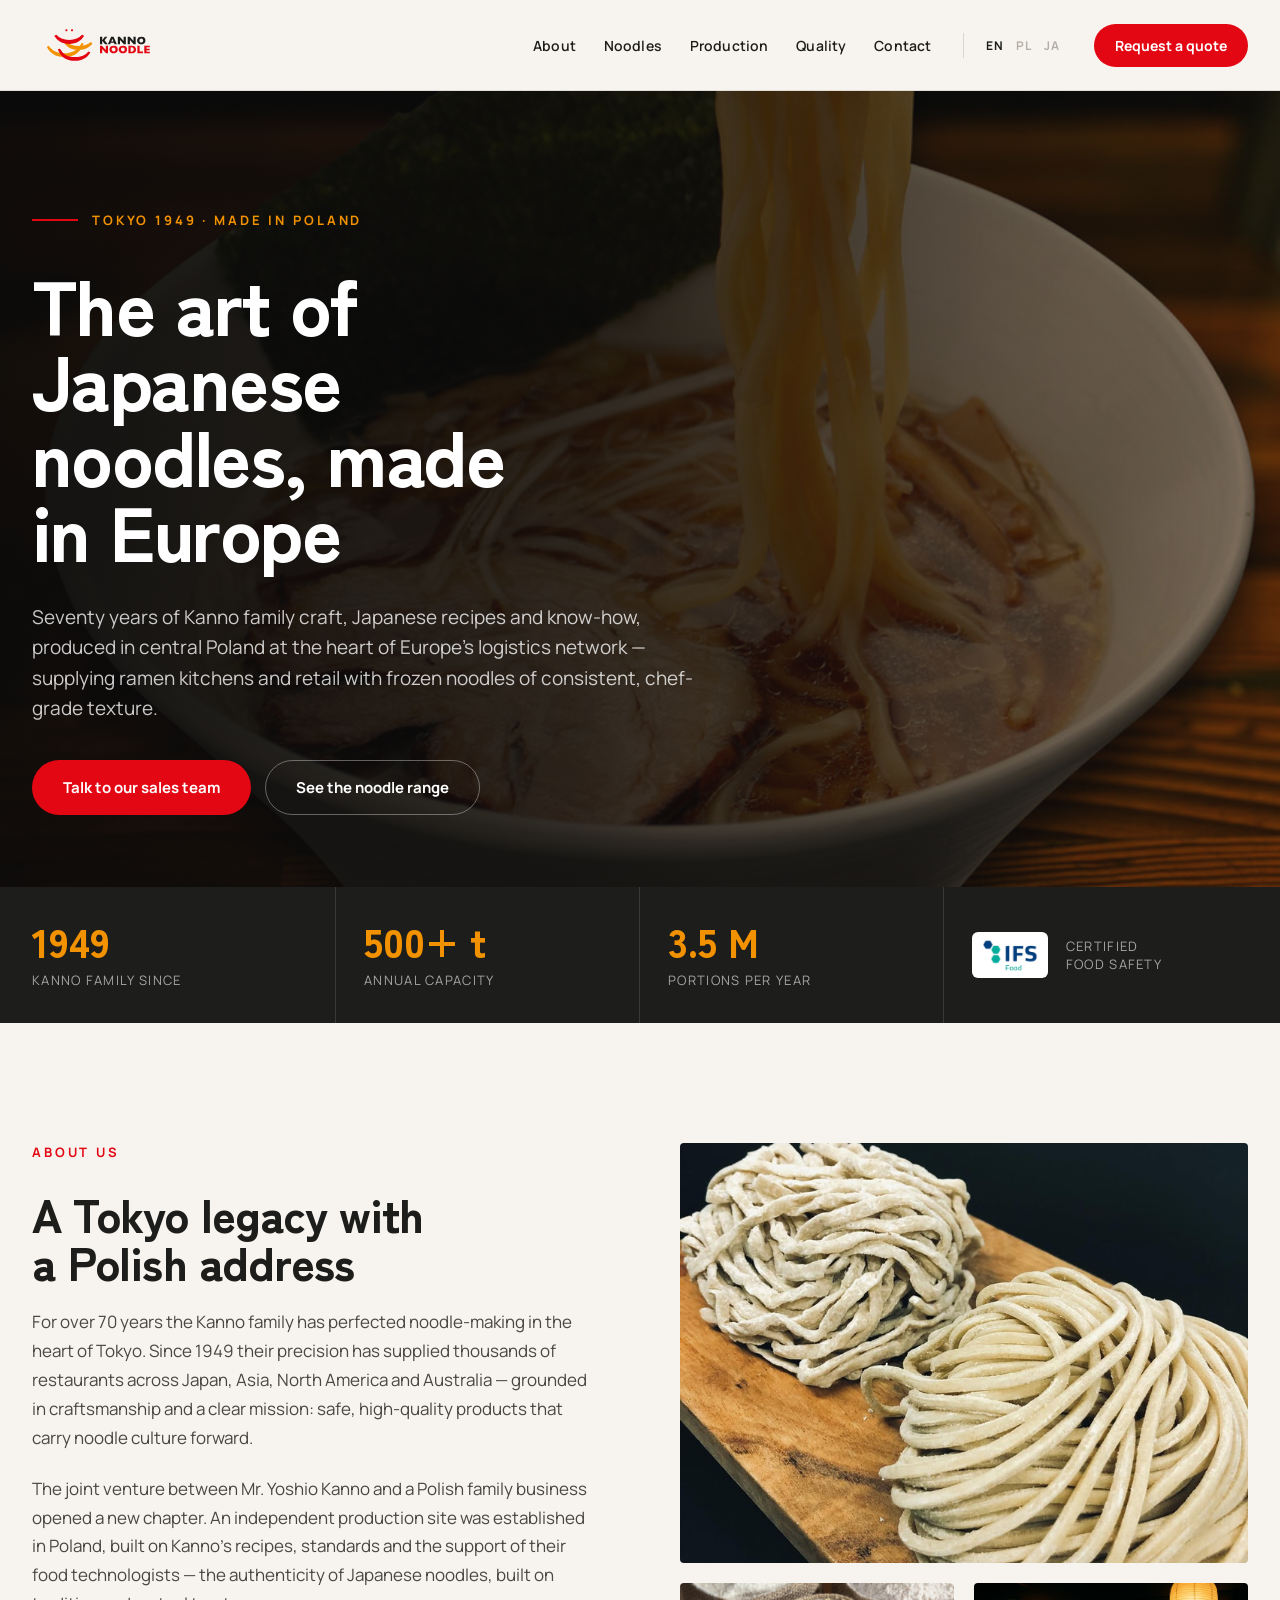
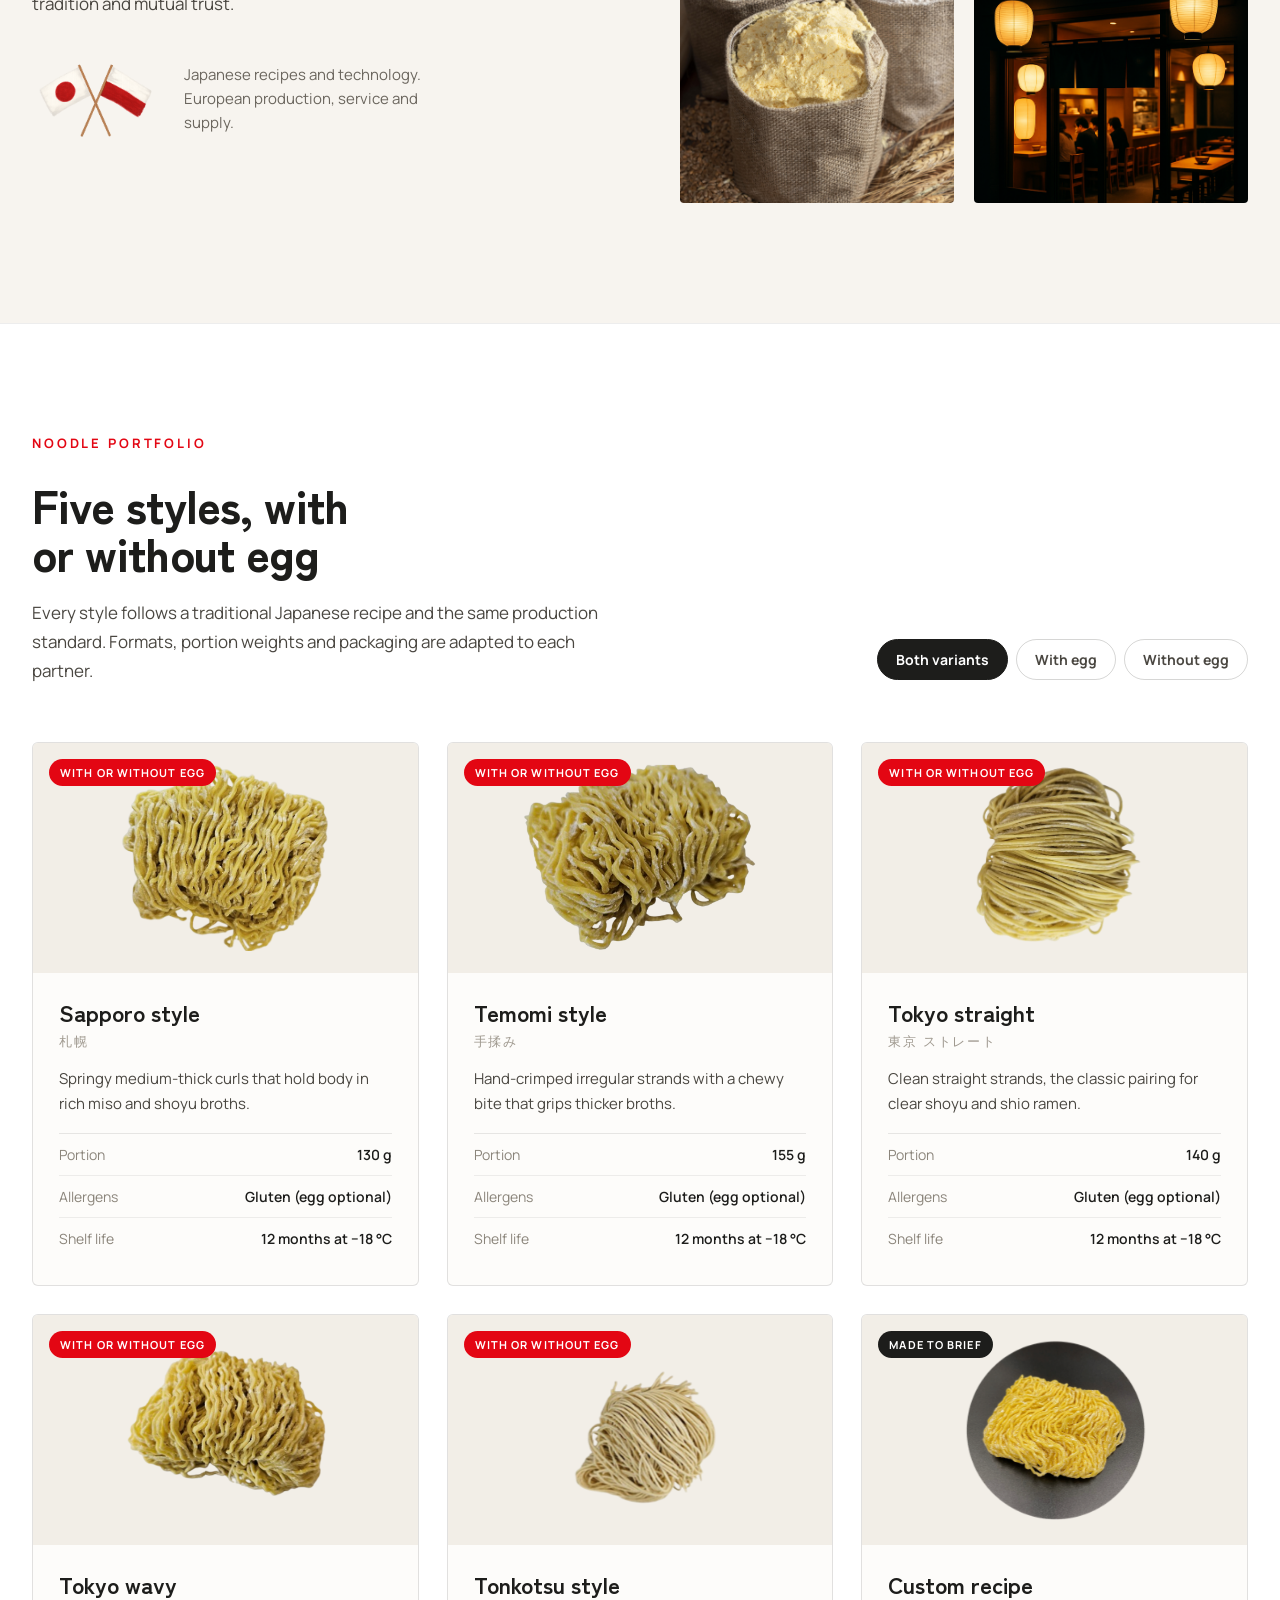
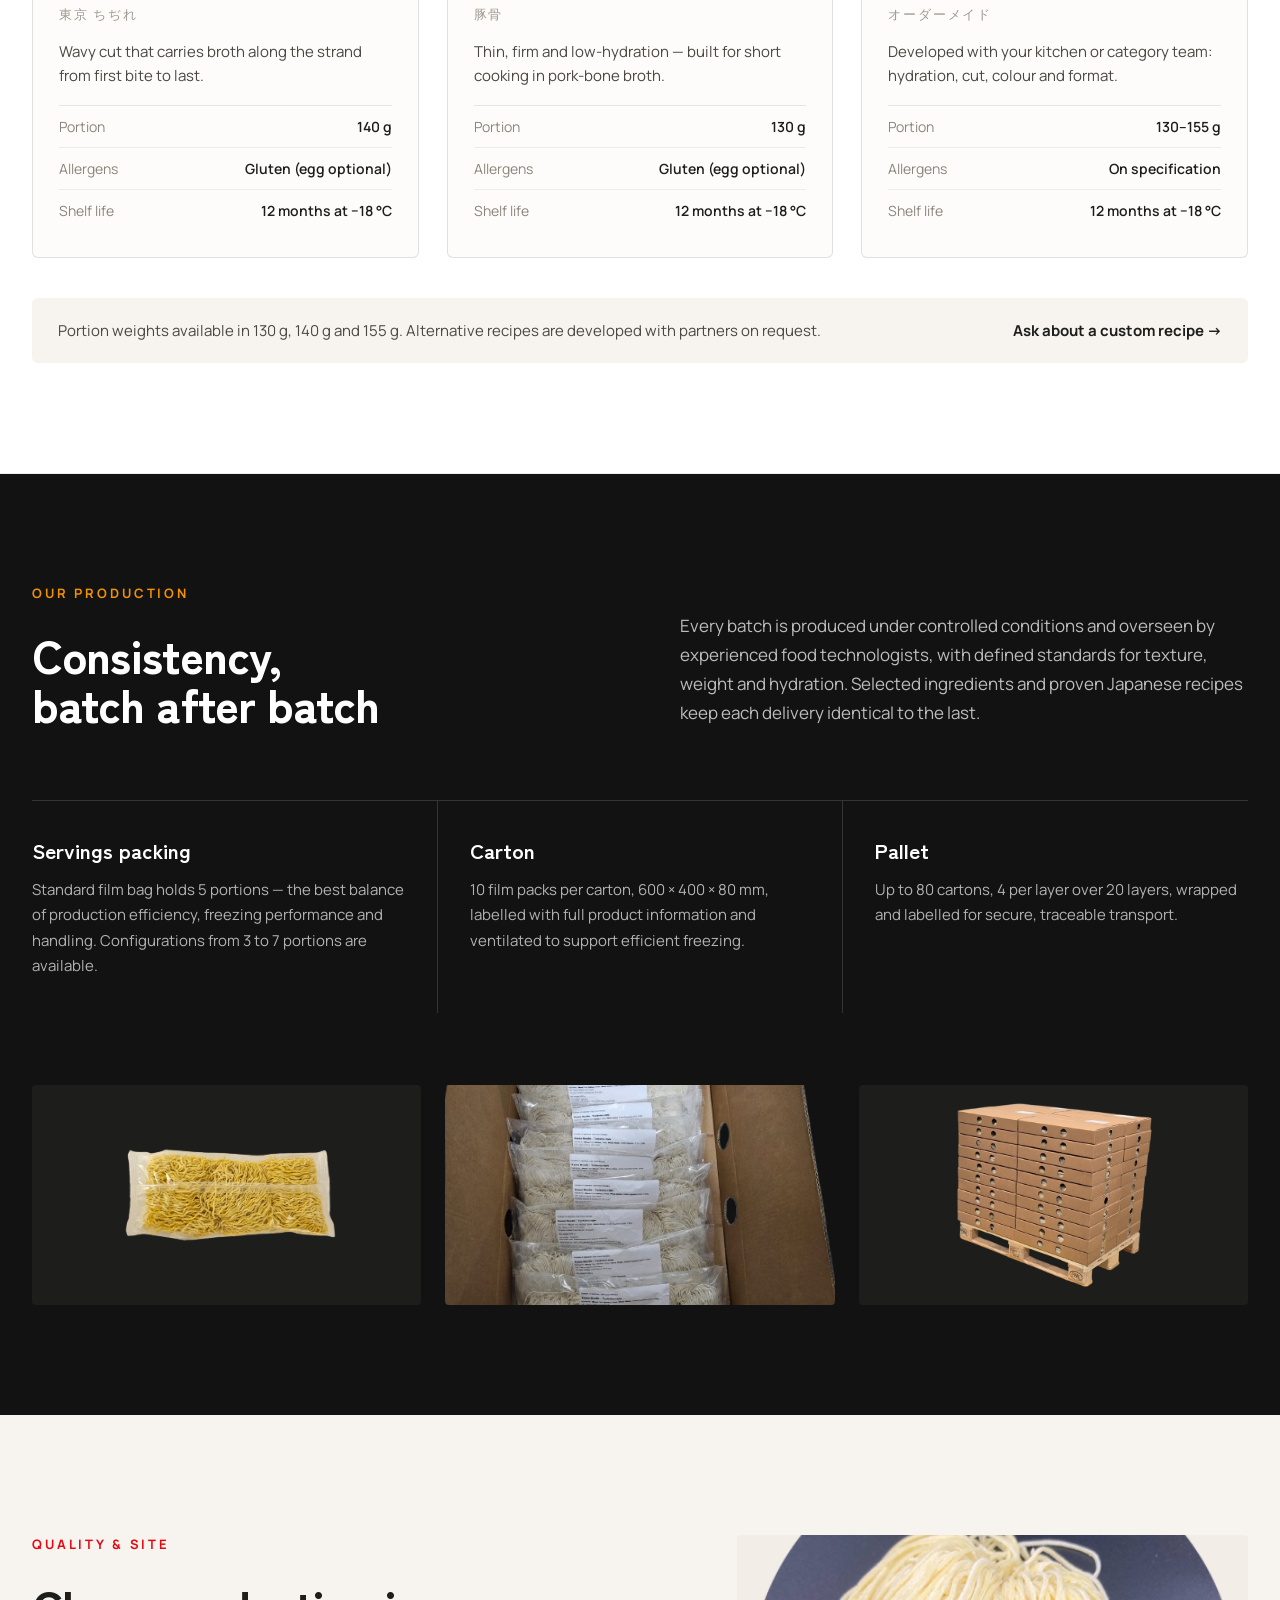
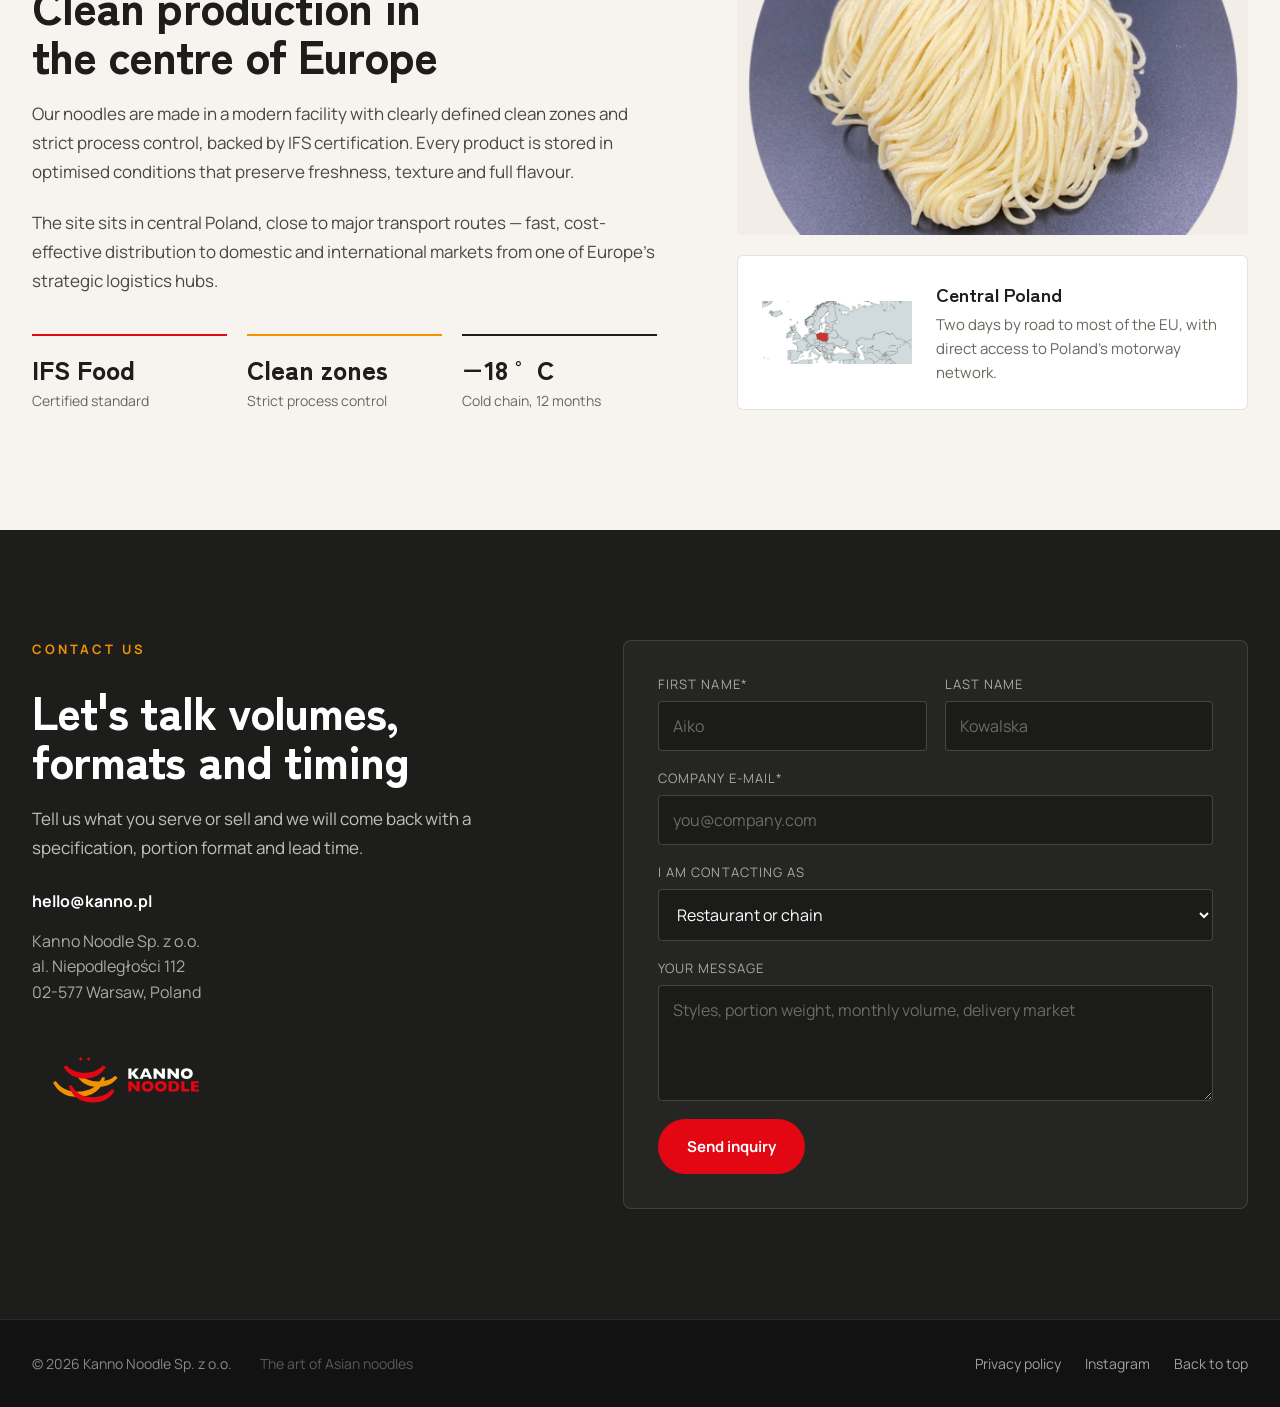
==== kanno/index.html @ 3de8175d "Kanno: enlarge the header and contact logos Both marks read small for a brand logo. Header 44px -> 6" ====
<!doctype html>
<html lang="en">
<head>
  <meta charset="utf-8">
  <title>Kanno Noodle — The art of Japanese noodles, made in Europe</title>
  <meta name="viewport" content="width=device-width, initial-scale=1">
  <meta name="description" data-i18n-content="meta.description" content="Japanese ramen noodles produced in central Poland by the Kanno family joint venture. Five styles, with or without egg, IFS Food certified, frozen with 12 months shelf life.">
  <meta property="og:title" data-i18n-content="meta.title" content="Kanno Noodle — The art of Japanese noodles, made in Europe">
  <meta property="og:description" data-i18n-content="meta.ogDescription" content="Seventy years of Kanno family craft, Japanese recipes and know-how, produced in central Poland for ramen kitchens and retail across Europe.">
  <meta property="og:type" content="website">
  <meta property="og:image" content="assets/hero.jpg">
  <link rel="icon" type="image/svg+xml" href="assets/favicon.svg">
  <link rel="preconnect" href="https://fonts.googleapis.com">
  <link rel="preconnect" href="https://fonts.gstatic.com" crossorigin>
  <link href="https://fonts.googleapis.com/css2?family=Manrope:wght@400;500;600;700;800&family=Zen+Kaku+Gothic+New:wght@500;700;900&display=swap" rel="stylesheet">
  <link rel="stylesheet" href="css/style.css?v=3">
</head>
<body>

<!-- ===== Header ===== -->
<header class="site-header">
  <div class="header-inner">
    <a href="#top" class="brand"><img src="assets/logo.svg" alt="Kanno Noodle" data-i18n-alt="alt.logo"></a>

    <nav class="nav" id="nav" aria-label="Main">
      <a href="#about" data-i18n="nav.about">About</a>
      <a href="#products" data-i18n="nav.products">Noodles</a>
      <a href="#production" data-i18n="nav.production">Production</a>
      <a href="#quality" data-i18n="nav.quality">Quality</a>
      <a href="#contact" data-i18n="nav.contact">Contact</a>
    </nav>

    <div class="lang" id="lang" role="group" aria-label="Language">
      <button type="button" data-lang="EN" class="on">EN</button>
      <button type="button" data-lang="PL">PL</button>
      <button type="button" data-lang="JA">JA</button>
    </div>

    <a href="#contact" class="btn btn-red header-cta" data-i18n="nav.cta">Request a quote</a>

    <button class="burger" id="burger" type="button" aria-label="Menu" aria-expanded="false" aria-controls="nav">
      <span></span><span></span><span></span>
    </button>
  </div>
</header>

<main>

  <!-- ===== Hero ===== -->
  <section id="top" class="hero">
    <img class="hero-bg" src="assets/hero.jpg" alt="">
    <div class="hero-shade"></div>
    <div class="hero-inner">
      <div class="eyebrow eyebrow-orange" data-reveal>
        <span class="rule"></span><span data-i18n="hero.eyebrow">Tokyo 1949 · Made in Poland</span>
      </div>
      <h1 data-reveal data-i18n="hero.title">The art of Japanese noodles, made in&nbsp;Europe</h1>
      <p class="hero-lead" data-reveal data-i18n="hero.lead">Seventy years of Kanno family craft, Japanese recipes and know-how, produced in central Poland at the heart of Europe's logistics network — supplying ramen kitchens and retail with frozen noodles of consistent, chef-grade texture.</p>
      <div class="hero-actions" data-reveal>
        <a href="#contact" class="btn btn-red btn-lg" data-i18n="hero.cta1">Talk to our sales team</a>
        <a href="#products" class="btn btn-outline btn-lg" data-i18n="hero.cta2">See the noodle range</a>
      </div>
    </div>
  </section>

  <!-- ===== Stats ===== -->
  <section class="stats">
    <div class="stats-inner">
      <div class="stat">
        <div class="stat-value" data-i18n="stats.v1">1949</div>
        <div class="stat-label" data-i18n="stats.l1">Kanno family since</div>
      </div>
      <div class="stat">
        <div class="stat-value" data-i18n="stats.v2">500+ t</div>
        <div class="stat-label" data-i18n="stats.l2">Annual capacity</div>
      </div>
      <div class="stat">
        <div class="stat-value" data-i18n="stats.v3">3.5 M</div>
        <div class="stat-label" data-i18n="stats.l3">Portions per year</div>
      </div>
      <div class="stat stat-cert">
        <img src="assets/ifs-food.png" alt="IFS Food certified" data-i18n-alt="alt.ifs">
        <div class="stat-label" data-i18n-html="stats.l4">Certified<br>food safety</div>
      </div>
    </div>
  </section>

  <!-- ===== About ===== -->
  <section id="about" class="about section-pad">
    <div class="about-grid">
      <div data-reveal>
        <div class="eyebrow eyebrow-red" data-i18n="about.eyebrow">About us</div>
        <h2 data-i18n="about.title">A Tokyo legacy with a Polish address</h2>
        <p class="body-text" data-i18n="about.body1">For over 70 years the Kanno family has perfected noodle-making in the heart of Tokyo. Since 1949 their precision has supplied thousands of restaurants across Japan, Asia, North America and Australia — grounded in craftsmanship and a clear mission: safe, high-quality products that carry noodle culture forward.</p>
        <p class="body-text" data-i18n="about.body2">The joint venture between Mr. Yoshio Kanno and a Polish family business opened a new chapter. An independent production site was established in Poland, built on Kanno's recipes, standards and the support of their food technologists — the authenticity of Japanese noodles, built on tradition and mutual trust.</p>
        <div class="about-flags">
          <img src="assets/japan-poland.png" alt="Japan and Poland" data-i18n-alt="alt.flags">
          <div data-i18n="about.flags">Japanese recipes and technology. European production, service and supply.</div>
        </div>
      </div>
      <div class="about-media" data-reveal>
        <img class="about-hero-img" src="assets/noodles-board.jpg" alt="Fresh noodles on a wooden board" data-i18n-alt="alt.board" loading="lazy">
        <div class="about-media-pair">
          <img src="assets/wheat-flour.jpg" alt="Selected wheat flour" data-i18n-alt="alt.flour" loading="lazy">
          <img src="assets/ramen-shop-night.png" alt="Ramen shop at night" data-i18n-alt="alt.shop" loading="lazy">
        </div>
      </div>
    </div>
  </section>

  <!-- ===== Products ===== -->
  <section id="products" class="products">
    <div class="products-inner">
      <div class="products-head">
        <div data-reveal>
          <div class="eyebrow eyebrow-red" data-i18n="products.eyebrow">Noodle portfolio</div>
          <h2 data-i18n="products.title">Five styles, with or without egg</h2>
          <p class="body-text" data-i18n="products.lead">Every style follows a traditional Japanese recipe and the same production standard. Formats, portion weights and packaging are adapted to each partner.</p>
        </div>
        <div class="filters" id="filters" role="group" aria-label="Egg variant" data-reveal>
          <button type="button" class="chip on" data-filter="all" data-i18n="products.filterAll">Both variants</button>
          <button type="button" class="chip" data-filter="egg" data-i18n="products.filterEgg">With egg</button>
          <button type="button" class="chip" data-filter="noegg" data-i18n="products.filterNoEgg">Without egg</button>
        </div>
      </div>

      <div class="product-grid">

        <article class="card" data-reveal>
          <div class="card-media">
            <img src="assets/prod-sapporo.png" alt="Sapporo style noodles" data-i18n-alt="alt.sapporo" loading="lazy">
            <span class="badge">With or without egg</span>
          </div>
          <div class="card-body">
            <div class="card-title">
              <h3 data-i18n="products.sapporoName">Sapporo style</h3>
              <div class="card-jp" data-i18n="products.sapporoJp">札幌</div>
            </div>
            <p class="card-blurb" data-i18n="products.sapporoBlurb">Springy medium-thick curls that hold body in rich miso and shoyu broths.</p>
            <dl class="spec">
              <div><dt data-i18n="products.specPortion">Portion</dt><dd>130 g</dd></div>
              <div><dt data-i18n="products.specAllergens">Allergens</dt><dd class="allergens">Gluten (egg optional)</dd></div>
              <div><dt data-i18n="products.specShelf">Shelf life</dt><dd data-i18n="products.shelfValue">12 months at −18 °C</dd></div>
            </dl>
          </div>
        </article>

        <article class="card" data-reveal>
          <div class="card-media">
            <img src="assets/prod-temomi.png" alt="Temomi style noodles" data-i18n-alt="alt.temomi" loading="lazy">
            <span class="badge">With or without egg</span>
          </div>
          <div class="card-body">
            <div class="card-title">
              <h3 data-i18n="products.temomiName">Temomi style</h3>
              <div class="card-jp" data-i18n="products.temomiJp">手揉み</div>
            </div>
            <p class="card-blurb" data-i18n="products.temomiBlurb">Hand-crimped irregular strands with a chewy bite that grips thicker broths.</p>
            <dl class="spec">
              <div><dt data-i18n="products.specPortion">Portion</dt><dd>155 g</dd></div>
              <div><dt data-i18n="products.specAllergens">Allergens</dt><dd class="allergens">Gluten (egg optional)</dd></div>
              <div><dt data-i18n="products.specShelf">Shelf life</dt><dd data-i18n="products.shelfValue">12 months at −18 °C</dd></div>
            </dl>
          </div>
        </article>

        <article class="card" data-reveal>
          <div class="card-media">
            <img src="assets/prod-tokyo-straight.png" alt="Tokyo straight noodles" data-i18n-alt="alt.straight" loading="lazy">
            <span class="badge">With or without egg</span>
          </div>
          <div class="card-body">
            <div class="card-title">
              <h3 data-i18n="products.straightName">Tokyo straight</h3>
              <div class="card-jp" data-i18n="products.straightJp">東京 ストレート</div>
            </div>
            <p class="card-blurb" data-i18n="products.straightBlurb">Clean straight strands, the classic pairing for clear shoyu and shio ramen.</p>
            <dl class="spec">
              <div><dt data-i18n="products.specPortion">Portion</dt><dd>140 g</dd></div>
              <div><dt data-i18n="products.specAllergens">Allergens</dt><dd class="allergens">Gluten (egg optional)</dd></div>
              <div><dt data-i18n="products.specShelf">Shelf life</dt><dd data-i18n="products.shelfValue">12 months at −18 °C</dd></div>
            </dl>
          </div>
        </article>

        <article class="card" data-reveal>
          <div class="card-media">
            <img src="assets/prod-tokyo-wavy.png" alt="Tokyo wavy noodles" data-i18n-alt="alt.wavy" loading="lazy">
            <span class="badge">With or without egg</span>
          </div>
          <div class="card-body">
            <div class="card-title">
              <h3 data-i18n="products.wavyName">Tokyo wavy</h3>
              <div class="card-jp" data-i18n="products.wavyJp">東京 ちぢれ</div>
            </div>
            <p class="card-blurb" data-i18n="products.wavyBlurb">Wavy cut that carries broth along the strand from first bite to last.</p>
            <dl class="spec">
              <div><dt data-i18n="products.specPortion">Portion</dt><dd>140 g</dd></div>
              <div><dt data-i18n="products.specAllergens">Allergens</dt><dd class="allergens">Gluten (egg optional)</dd></div>
              <div><dt data-i18n="products.specShelf">Shelf life</dt><dd data-i18n="products.shelfValue">12 months at −18 °C</dd></div>
            </dl>
          </div>
        </article>

        <article class="card" data-reveal>
          <div class="card-media">
            <img src="assets/prod-tonkotsu.png" alt="Tonkotsu style noodles" data-i18n-alt="alt.tonkotsu" loading="lazy">
            <span class="badge">With or without egg</span>
          </div>
          <div class="card-body">
            <div class="card-title">
              <h3 data-i18n="products.tonkotsuName">Tonkotsu style</h3>
              <div class="card-jp" data-i18n="products.tonkotsuJp">豚骨</div>
            </div>
            <p class="card-blurb" data-i18n="products.tonkotsuBlurb">Thin, firm and low-hydration — built for short cooking in pork-bone broth.</p>
            <dl class="spec">
              <div><dt data-i18n="products.specPortion">Portion</dt><dd>130 g</dd></div>
              <div><dt data-i18n="products.specAllergens">Allergens</dt><dd class="allergens">Gluten (egg optional)</dd></div>
              <div><dt data-i18n="products.specShelf">Shelf life</dt><dd data-i18n="products.shelfValue">12 months at −18 °C</dd></div>
            </dl>
          </div>
        </article>

        <article class="card card-custom" data-reveal>
          <div class="card-media">
            <img src="assets/prod-custom.png" alt="Custom recipe noodles" data-i18n-alt="alt.custom" loading="lazy">
            <span class="badge badge-dark" data-i18n="products.badgeCustom">Made to brief</span>
          </div>
          <div class="card-body">
            <div class="card-title">
              <h3 data-i18n="products.customName">Custom recipe</h3>
              <div class="card-jp" data-i18n="products.customJp">オーダーメイド</div>
            </div>
            <p class="card-blurb" data-i18n="products.customBlurb">Developed with your kitchen or category team: hydration, cut, colour and format.</p>
            <dl class="spec">
              <div><dt data-i18n="products.specPortion">Portion</dt><dd>130–155 g</dd></div>
              <div><dt data-i18n="products.specAllergens">Allergens</dt><dd data-i18n="products.allergensCustom">On specification</dd></div>
              <div><dt data-i18n="products.specShelf">Shelf life</dt><dd data-i18n="products.shelfValue">12 months at −18 °C</dd></div>
            </dl>
          </div>
        </article>

      </div>

      <div class="products-note" data-reveal>
        <span data-i18n="products.note">Portion weights available in 130 g, 140 g and 155 g. Alternative recipes are developed with partners on request.</span>
        <a href="#contact" data-i18n="products.noteLink">Ask about a custom recipe →</a>
      </div>
    </div>
  </section>

  <!-- ===== Production ===== -->
  <section id="production" class="production">
    <div class="production-inner">
      <div class="production-head">
        <div data-reveal>
          <div class="eyebrow eyebrow-orange" data-i18n="production.eyebrow">Our production</div>
          <h2 data-i18n="production.title">Consistency, batch after batch</h2>
        </div>
        <p class="production-lead" data-reveal data-i18n="production.lead">Every batch is produced under controlled conditions and overseen by experienced food technologists, with defined standards for texture, weight and hydration. Selected ingredients and proven Japanese recipes keep each delivery identical to the last.</p>
      </div>

      <div class="packing">
        <div class="packing-item" data-reveal>
          <h3 data-i18n="production.pack1Title">Servings packing</h3>
          <p data-i18n="production.pack1Body">Standard film bag holds 5 portions — the best balance of production efficiency, freezing performance and handling. Configurations from 3 to 7 portions are available.</p>
        </div>
        <div class="packing-item" data-reveal>
          <h3 data-i18n="production.pack2Title">Carton</h3>
          <p data-i18n="production.pack2Body">10 film packs per carton, 600 × 400 × 80 mm, labelled with full product information and ventilated to support efficient freezing.</p>
        </div>
        <div class="packing-item" data-reveal>
          <h3 data-i18n="production.pack3Title">Pallet</h3>
          <p data-i18n="production.pack3Body">Up to 80 cartons, 4 per layer over 20 layers, wrapped and labelled for secure, traceable transport.</p>
        </div>
      </div>

      <div class="packing-media">
        <img class="contain" src="assets/pack-film.png" alt="Film pack of five portions" data-i18n-alt="alt.packFilm" loading="lazy" data-reveal>
        <img src="assets/pack-carton.png" alt="Carton with labelled packs" data-i18n-alt="alt.packCarton" loading="lazy" data-reveal>
        <img class="contain" src="assets/pack-pallet.png" alt="Wrapped pallet" data-i18n-alt="alt.packPallet" loading="lazy" data-reveal>
      </div>
    </div>
  </section>

  <!-- ===== Quality ===== -->
  <section id="quality" class="quality section-pad">
    <div class="quality-grid">
      <div data-reveal>
        <div class="eyebrow eyebrow-red" data-i18n="quality.eyebrow">Quality &amp; site</div>
        <h2 data-i18n="quality.title">Clean production in the centre of Europe</h2>
        <p class="body-text" data-i18n="quality.body1">Our noodles are made in a modern facility with clearly defined clean zones and strict process control, backed by IFS certification. Every product is stored in optimised conditions that preserve freshness, texture and full flavour.</p>
        <p class="body-text" data-i18n="quality.body2">The site sits in central Poland, close to major transport routes — fast, cost-effective distribution to domestic and international markets from one of Europe's strategic logistics hubs.</p>
        <div class="quality-stats">
          <div class="qs qs-red">
            <div class="qs-value" data-i18n="quality.s1v">IFS Food</div>
            <div class="qs-label" data-i18n="quality.s1l">Certified standard</div>
          </div>
          <div class="qs qs-orange">
            <div class="qs-value" data-i18n="quality.s2v">Clean zones</div>
            <div class="qs-label" data-i18n="quality.s2l">Strict process control</div>
          </div>
          <div class="qs qs-ink">
            <div class="qs-value" data-i18n="quality.s3v">−18 °C</div>
            <div class="qs-label" data-i18n="quality.s3l">Cold chain, 12 months</div>
          </div>
        </div>
      </div>
      <div class="quality-media" data-reveal>
        <img class="quality-photo" src="assets/kanno-noodles.png" alt="Kanno noodles" data-i18n-alt="alt.noodles" loading="lazy">
        <div class="map-card">
          <img src="assets/map-europe.png" alt="Central Poland on the map of Europe" data-i18n-alt="alt.map" loading="lazy">
          <div>
            <div class="map-title" data-i18n="quality.mapTitle">Central Poland</div>
            <div class="map-text" data-i18n="quality.mapBody">Two days by road to most of the EU, with direct access to Poland's motorway network.</div>
          </div>
        </div>
      </div>
    </div>
  </section>

  <!-- ===== Contact ===== -->
  <section id="contact" class="contact">
    <div class="contact-inner">
      <div class="contact-info" data-reveal>
        <div class="eyebrow eyebrow-orange" data-i18n="contact.eyebrow">Contact us</div>
        <h2 data-i18n="contact.title">Let's talk volumes, formats and timing</h2>
        <p class="contact-lead" data-i18n="contact.lead">Tell us what you serve or sell and we will come back with a specification, portion format and lead time.</p>
        <div class="contact-details">
          <a class="contact-mail" href="mailto:hello@kanno.pl">hello@kanno.pl</a>
          <div class="contact-addr" data-i18n-html="contact.address">Kanno Noodle Sp. z o.o.<br>al. Niepodległości 112<br>02-577 Warsaw, Poland</div>
        </div>
        <img class="contact-logo" src="assets/logo-white.svg" alt="Kanno Noodle" data-i18n-alt="alt.logo">
      </div>

      <form class="contact-form" id="contact-form" data-reveal novalidate>
        <div class="field-row">
          <label><span data-i18n="contact.firstName">First name*</span>
            <input name="firstName" required placeholder="Aiko" data-i18n-placeholder="contact.firstNamePh">
          </label>
          <label><span data-i18n="contact.lastName">Last name</span>
            <input name="lastName" placeholder="Kowalska" data-i18n-placeholder="contact.lastNamePh">
          </label>
        </div>
        <label><span data-i18n="contact.email">Company e-mail*</span>
          <input name="email" type="email" required placeholder="you@company.com" data-i18n-placeholder="contact.emailPh">
        </label>
        <label><span data-i18n="contact.role">I am contacting as</span>
          <select name="role">
            <option data-i18n="contact.role1">Restaurant or chain</option>
            <option data-i18n="contact.role2">Retail / grocery</option>
            <option data-i18n="contact.role3">Distributor or importer</option>
            <option data-i18n="contact.role4">Private label</option>
            <option data-i18n="contact.role5">Other</option>
          </select>
        </label>
        <label><span data-i18n="contact.message">Your message</span>
          <textarea name="message" rows="4" placeholder="Styles, portion weight, monthly volume, delivery market" data-i18n-placeholder="contact.messagePh"></textarea>
        </label>
        <button type="submit" class="btn btn-red btn-submit" id="submit-btn" data-i18n="contact.submit">Send inquiry</button>
        <p class="form-note" id="form-note" role="status" hidden></p>
      </form>
    </div>
  </section>

</main>

<!-- ===== Footer ===== -->
<footer class="site-footer">
  <div class="footer-inner">
    <span data-i18n="footer.copy">© 2026 Kanno Noodle Sp. z o.o.</span>
    <span class="footer-tag" data-i18n="footer.tag">The art of Asian noodles</span>
    <div class="footer-links">
      <a href="privacy.html" id="privacy-link" data-i18n="footer.privacy">Privacy policy</a>
      <a href="https://www.instagram.com/kannoseimenjo/" target="_blank" rel="noopener" data-i18n="footer.instagram">Instagram</a>
      <a href="#top" data-i18n="footer.top">Back to top</a>
    </div>
  </div>
</footer>

<script src="js/i18n.js?v=3"></script>
<script src="js/main.js?v=3"></script>
</body>
</html>
---- kanno/css/style.css ----
/* ==========================================================================
   Kanno Noodle — kanno.pl
   B2B site: Japanese noodles produced in central Poland.
   ========================================================================== */

:root {
  --cream: #F7F4EF;
  --cream-2: #F2EEE7;
  --white: #ffffff;
  --off-white: #FDFCFA;
  --ink: #1d1d1b;
  --ink-deep: #121212;
  --body: #4a4741;
  --muted: #6b665e;
  --muted-2: #8b857b;
  --muted-3: #a09a90;
  --muted-4: #b5b0a7;
  --red: #e30613;
  --orange: #f39200;
  --hair: rgba(29, 29, 27, 0.12);
  --hair-soft: rgba(29, 29, 27, 0.08);
  --hair-dark: rgba(255, 255, 255, 0.14);
  --wrap: 1280px;
  --gut: 32px;
  --display: 'Zen Kaku Gothic New', 'Manrope', system-ui, sans-serif;
}

*, *::before, *::after { box-sizing: border-box; }

html { scroll-behavior: smooth; }

body {
  margin: 0;
  font-family: 'Manrope', system-ui, -apple-system, sans-serif;
  color: var(--ink);
  background: var(--cream);
  overflow-x: hidden;
  -webkit-font-smoothing: antialiased;
}

img { max-width: 100%; }

h1, h2, h3 { font-family: var(--display); margin: 0; }

a { text-decoration: none; }

::selection { background: var(--red); color: #fff; }

.section-pad {
  max-width: var(--wrap);
  margin: 0 auto;
  padding: 120px var(--gut);
}

/* ---------- Shared type ---------- */

.eyebrow {
  font-size: 13px;
  font-weight: 700;
  letter-spacing: 0.22em;
  text-transform: uppercase;
  display: flex;
  align-items: center;
  gap: 14px;
}

.eyebrow-red { color: var(--red); }
.eyebrow-orange { color: var(--orange); }

.eyebrow .rule {
  width: 46px;
  height: 2px;
  background: var(--red);
  display: block;
  flex: none;
}

h2 {
  font-weight: 900;
  font-size: clamp(34px, 3.6vw, 54px);
  line-height: 1.06;
  letter-spacing: -0.02em;
  text-wrap: balance;
  margin-top: 28px;
}

.body-text {
  font-size: 17px;
  line-height: 1.7;
  color: var(--body);
  margin: 22px 0 0;
}

/* ---------- Buttons ---------- */

.btn {
  display: inline-block;
  border-radius: 999px;
  font-size: 14px;
  font-weight: 700;
  padding: 11px 20px;
  border: 1px solid transparent;
  cursor: pointer;
  transition: background 0.2s ease, color 0.2s ease, border-color 0.2s ease;
  font-family: inherit;
}

.btn-lg { font-size: 15px; padding: 16px 30px; }

.btn-red { background: var(--red); color: #fff; }
.btn-red:hover { background: var(--ink); color: #fff; }
.btn-lg.btn-red:hover { background: var(--orange); }

.btn-outline { border-color: rgba(255, 255, 255, 0.35); color: #fff; }
.btn-outline:hover { border-color: #fff; background: rgba(255, 255, 255, 0.08); }

/* ==========================================================================
   Header
   ========================================================================== */

.site-header {
  position: sticky;
  top: 0;
  z-index: 50;
  background: rgba(247, 244, 239, 0.92);
  backdrop-filter: blur(12px);
  border-bottom: 1px solid rgba(29, 29, 27, 0.1);
}

.header-inner {
  max-width: var(--wrap);
  margin: 0 auto;
  padding: 14px var(--gut);
  display: flex;
  align-items: center;
  gap: 32px;
}

.brand { display: flex; align-items: center; }
.brand img { height: 62px; width: auto; display: block; }

.nav {
  display: flex;
  align-items: center;
  gap: 28px;
  margin-left: auto;
  font-size: 14px;
  font-weight: 600;
  letter-spacing: 0.01em;
}

.nav a { color: var(--ink); }
.nav a:hover { color: var(--red); }

.lang {
  display: flex;
  align-items: center;
  gap: 8px;
  padding-left: 20px;
  border-left: 1px solid rgba(29, 29, 27, 0.14);
}

.lang button,
.lang a {
  -webkit-appearance: none;
  appearance: none;
  background: none;
  border: 0;
  border-radius: 0;
  box-shadow: none;
  padding: 4px 2px;
  font-family: inherit;
  font-size: 12px;
  font-weight: 700;
  letter-spacing: 0.08em;
  color: var(--muted-4);
  cursor: pointer;
  transition: color 0.18s ease;
}

.lang button:hover,
.lang a:hover { color: var(--ink); }

.lang button.on,
.lang a.on { color: var(--ink); }

.burger {
  display: none;
  flex-direction: column;
  justify-content: center;
  gap: 5px;
  width: 42px;
  height: 42px;
  margin-left: auto;
  padding: 10px;
  background: transparent;
  border: 1px solid var(--hair);
  border-radius: 999px;
  cursor: pointer;
}

.burger span {
  display: block;
  height: 2px;
  background: var(--ink);
  border-radius: 2px;
  transition: transform 0.25s ease, opacity 0.25s ease;
}

.burger[aria-expanded="true"] span:nth-child(1) { transform: translateY(7px) rotate(45deg); }
.burger[aria-expanded="true"] span:nth-child(2) { opacity: 0; }
.burger[aria-expanded="true"] span:nth-child(3) { transform: translateY(-7px) rotate(-45deg); }

/* ==========================================================================
   Hero
   ========================================================================== */

.hero {
  position: relative;
  min-height: 88vh;
  display: flex;
  align-items: flex-end;
  background: var(--ink-deep);
  overflow: hidden;
}

.hero-bg {
  position: absolute;
  inset: 0;
  width: 100%;
  height: 100%;
  object-fit: cover;
  opacity: 0.55;
}

.hero-shade {
  position: absolute;
  inset: 0;
  background: linear-gradient(90deg, rgba(10, 10, 10, 0.94) 0%, rgba(10, 10, 10, 0.72) 45%, rgba(10, 10, 10, 0.15) 100%);
}

.hero-inner {
  position: relative;
  max-width: var(--wrap);
  margin: 0 auto;
  width: 100%;
  padding: 120px var(--gut) 72px;
  display: grid;
  gap: 36px;
}

.hero h1 {
  font-weight: 900;
  font-size: clamp(44px, 6vw, 88px);
  line-height: 0.98;
  letter-spacing: -0.02em;
  color: #fff;
  max-width: 15ch;
  text-wrap: balance;
}

.hero-lead {
  font-size: 19px;
  line-height: 1.6;
  color: rgba(255, 255, 255, 0.78);
  margin: 0;
  max-width: 56ch;
}

.hero-actions {
  display: flex;
  flex-wrap: wrap;
  gap: 14px;
  align-items: center;
}

/* ==========================================================================
   Stats
   ========================================================================== */

.stats { background: var(--ink); color: #fff; }

.stats-inner {
  max-width: var(--wrap);
  margin: 0 auto;
  padding: 0 var(--gut);
  display: grid;
  grid-template-columns: repeat(4, 1fr);
}

.stat {
  padding: 34px 28px;
  border-right: 1px solid rgba(255, 255, 255, 0.12);
}

.stat:first-child { padding-left: 0; }
.stat:last-child { padding-right: 0; border-right: 0; }

.stat-value {
  font-family: var(--display);
  font-weight: 900;
  font-size: 40px;
  color: var(--orange);
  line-height: 1;
}

.stat-label {
  font-size: 13px;
  letter-spacing: 0.1em;
  text-transform: uppercase;
  color: rgba(255, 255, 255, 0.6);
  margin-top: 10px;
}

.stat-cert { display: flex; align-items: center; gap: 18px; }
.stat-cert img { height: 46px; width: auto; background: #fff; padding: 6px 10px; border-radius: 6px; }
.stat-cert .stat-label { margin-top: 0; }

/* ==========================================================================
   About
   ========================================================================== */

.about-grid {
  display: grid;
  grid-template-columns: 1fr 1fr;
  gap: 80px;
  align-items: start;
}

.about-flags {
  display: flex;
  gap: 20px;
  align-items: center;
  margin-top: 36px;
}

.about-flags img { height: 88px; width: auto; }

.about-flags div {
  font-size: 15px;
  line-height: 1.6;
  color: var(--muted);
  max-width: 30ch;
}

.about-media { display: grid; gap: 20px; }

.about-hero-img {
  width: 100%;
  height: 420px;
  object-fit: cover;
  border-radius: 4px;
}

.about-media-pair {
  display: grid;
  grid-template-columns: 1fr 1fr;
  gap: 20px;
}

.about-media-pair img {
  width: 100%;
  height: 220px;
  object-fit: cover;
  border-radius: 4px;
}

/* ==========================================================================
   Products
   ========================================================================== */

.products {
  background: var(--white);
  border-top: 1px solid var(--hair-soft);
  border-bottom: 1px solid var(--hair-soft);
}

.products-inner {
  max-width: var(--wrap);
  margin: 0 auto;
  padding: 110px var(--gut);
}

.products-head {
  display: flex;
  align-items: flex-end;
  justify-content: space-between;
  gap: 48px;
  flex-wrap: wrap;
}

.products-head > div:first-child { max-width: 60ch; }

.filters { display: flex; gap: 8px; padding-bottom: 6px; }

.chip {
  padding: 10px 18px;
  border-radius: 999px;
  font-size: 14px;
  font-weight: 700;
  font-family: inherit;
  cursor: pointer;
  border: 1px solid rgba(29, 29, 27, 0.18);
  background: transparent;
  color: var(--body);
  transition: all 0.18s ease;
}

.chip:hover { border-color: var(--ink); }
.chip.on { background: var(--ink); color: #fff; border-color: var(--ink); }

.product-grid {
  display: grid;
  grid-template-columns: repeat(3, 1fr);
  gap: 28px;
  margin-top: 56px;
}

.card {
  border: 1px solid var(--hair);
  border-radius: 6px;
  overflow: hidden;
  display: flex;
  flex-direction: column;
  background: var(--off-white);
}

.card-media {
  position: relative;
  background: var(--cream-2);
  padding: 22px;
  display: flex;
  align-items: center;
  justify-content: center;
  height: 230px;
}

.card-media img {
  width: 100%;
  height: 100%;
  object-fit: contain;
  mix-blend-mode: multiply;
}

.badge {
  position: absolute;
  top: 16px;
  left: 16px;
  font-size: 11px;
  font-weight: 700;
  letter-spacing: 0.1em;
  text-transform: uppercase;
  padding: 6px 11px;
  border-radius: 999px;
  background: var(--red);
  color: #fff;
}

.badge-dark { background: var(--ink); }

.card-body {
  padding: 26px;
  display: grid;
  gap: 16px;
  flex: 1;
  align-content: start;
}

.card-title { display: grid; gap: 6px; }

.card-title h3 {
  font-weight: 700;
  font-size: 23px;
  line-height: 1.2;
}

.card-jp {
  font-size: 13px;
  letter-spacing: 0.14em;
  text-transform: uppercase;
  color: var(--muted-3);
}

/* In Japanese the style name already carries the kanji, so the sub-label
   is emptied by the dictionary — collapse it rather than leave a gap. */
.card-jp:empty { display: none; }

.card-blurb {
  font-size: 15px;
  line-height: 1.65;
  color: var(--body);
  margin: 0;
}

.spec { margin: 0; display: grid; border-top: 1px solid rgba(29, 29, 27, 0.1); }

.spec > div {
  display: flex;
  justify-content: space-between;
  gap: 16px;
  padding: 11px 0;
  border-bottom: 1px solid rgba(29, 29, 27, 0.07);
  font-size: 14px;
}

.spec > div:last-child { border-bottom: 0; }
.spec dt { color: var(--muted-2); }
.spec dd { margin: 0; font-weight: 600; text-align: right; }

.products-note {
  margin-top: 40px;
  display: flex;
  align-items: center;
  gap: 18px;
  flex-wrap: wrap;
  padding: 22px 26px;
  background: var(--cream);
  border-radius: 6px;
  font-size: 15px;
  color: var(--body);
}

.products-note a {
  margin-left: auto;
  font-weight: 700;
  color: var(--ink);
}

.products-note a:hover { color: var(--red); }

/* ==========================================================================
   Production
   ========================================================================== */

.production { background: var(--ink-deep); color: #fff; }

.production-inner {
  max-width: var(--wrap);
  margin: 0 auto;
  padding: 110px var(--gut);
  display: grid;
  gap: 72px;
}

.production-head {
  display: grid;
  grid-template-columns: 1fr 1fr;
  gap: 80px;
  align-items: end;
}

.production-lead {
  font-size: 17px;
  line-height: 1.7;
  color: rgba(255, 255, 255, 0.72);
  margin: 0;
}

.packing {
  display: grid;
  grid-template-columns: repeat(3, 1fr);
  border-top: 1px solid var(--hair-dark);
}

.packing-item { padding: 34px 32px; }
.packing-item:first-child { padding-left: 0; }
.packing-item:last-child { padding-right: 0; }

.packing-item:nth-child(2) {
  border-left: 1px solid var(--hair-dark);
  border-right: 1px solid var(--hair-dark);
}

.packing-item h3 {
  font-weight: 700;
  font-size: 21px;
  margin-bottom: 12px;
}

.packing-item p {
  font-size: 15px;
  line-height: 1.7;
  color: rgba(255, 255, 255, 0.68);
  margin: 0;
}

.packing-media {
  display: grid;
  grid-template-columns: repeat(3, 1fr);
  gap: 24px;
}

.packing-media img {
  width: 100%;
  height: 220px;
  object-fit: cover;
  border-radius: 4px;
}

.packing-media img.contain {
  object-fit: contain;
  background: var(--ink);
  padding: 16px;
}

/* ==========================================================================
   Quality
   ========================================================================== */

.quality-grid {
  display: grid;
  grid-template-columns: 1.1fr 0.9fr;
  gap: 80px;
  align-items: center;
}

.quality-stats {
  display: grid;
  grid-template-columns: repeat(3, 1fr);
  gap: 20px;
  margin-top: 38px;
}

.qs { padding-top: 14px; border-top: 2px solid var(--ink); }
.qs-red { border-top-color: var(--red); }
.qs-orange { border-top-color: var(--orange); }

.qs-value {
  font-family: var(--display);
  font-weight: 900;
  font-size: 26px;
}

.qs-label { font-size: 14px; color: var(--muted); margin-top: 4px; }

.quality-media { display: grid; gap: 20px; }

.quality-photo {
  width: 100%;
  height: 300px;
  object-fit: cover;
  border-radius: 4px;
  background: var(--cream-2);
}

.map-card {
  background: var(--white);
  border: 1px solid var(--hair);
  border-radius: 6px;
  padding: 24px;
  display: flex;
  align-items: center;
  gap: 24px;
}

.map-card img { width: 150px; height: auto; flex: none; }

.map-title {
  font-family: var(--display);
  font-weight: 700;
  font-size: 19px;
}

.map-text {
  font-size: 15px;
  line-height: 1.6;
  color: var(--muted);
  margin-top: 6px;
}

/* ==========================================================================
   Contact
   ========================================================================== */

.contact { background: var(--ink); color: #fff; }

.contact-inner {
  max-width: var(--wrap);
  margin: 0 auto;
  padding: 110px var(--gut);
  display: grid;
  grid-template-columns: 0.9fr 1.1fr;
  gap: 80px;
}

.contact-info { align-content: start; }

.contact-lead {
  font-size: 17px;
  line-height: 1.7;
  color: rgba(255, 255, 255, 0.72);
  margin: 22px 0 0;
}

.contact-details {
  display: grid;
  gap: 14px;
  padding-top: 26px;
  font-size: 16px;
  line-height: 1.6;
}

.contact-mail { color: #fff; font-weight: 700; justify-self: start; }
.contact-mail:hover { color: var(--orange); }
.contact-addr { color: rgba(255, 255, 255, 0.62); }

.contact-logo { height: 88px; width: auto; margin-top: 30px; justify-self: start; display: block; }

.contact-form {
  display: grid;
  gap: 18px;
  align-content: start;
  background: rgba(255, 255, 255, 0.04);
  border: 1px solid rgba(255, 255, 255, 0.12);
  border-radius: 8px;
  padding: 34px;
}

.field-row { display: grid; grid-template-columns: 1fr 1fr; gap: 18px; }

.contact-form label {
  display: grid;
  gap: 8px;
  font-size: 13px;
  letter-spacing: 0.08em;
  text-transform: uppercase;
  color: rgba(255, 255, 255, 0.6);
}

.contact-form input,
.contact-form select,
.contact-form textarea {
  background: rgba(0, 0, 0, 0.25);
  border: 1px solid rgba(255, 255, 255, 0.18);
  border-radius: 4px;
  padding: 13px 14px;
  color: #fff;
  font-size: 16px;
  font-family: inherit;
  letter-spacing: normal;
  text-transform: none;
}

.contact-form textarea { resize: vertical; }

.contact-form input::placeholder,
.contact-form textarea::placeholder { color: rgba(255, 255, 255, 0.35); }

.contact-form input:focus,
.contact-form select:focus,
.contact-form textarea:focus { border-color: var(--orange); outline: none; }

.contact-form option { color: #1d1d1b; }

.btn-submit { justify-self: start; padding: 16px 28px; font-size: 15px; }
.btn-submit:hover { background: var(--orange); }

.form-note { margin: 0; font-size: 15px; color: var(--orange); }

/* ==========================================================================
   Footer
   ========================================================================== */

.site-footer {
  background: var(--ink-deep);
  color: rgba(255, 255, 255, 0.5);
  border-top: 1px solid rgba(255, 255, 255, 0.1);
}

.footer-inner {
  max-width: var(--wrap);
  margin: 0 auto;
  padding: 34px var(--gut);
  display: flex;
  align-items: center;
  gap: 28px;
  flex-wrap: wrap;
  font-size: 14px;
}

.footer-tag { color: rgba(255, 255, 255, 0.3); }
.footer-links { margin-left: auto; display: flex; gap: 24px; }
.footer-links a { color: rgba(255, 255, 255, 0.6); }
.footer-links a:hover { color: var(--orange); }

/* ==========================================================================
   Legal pages (privacy policy)
   ========================================================================== */

.legal { background: var(--cream); }

.legal-inner {
  max-width: 820px;
  margin: 0 auto;
  padding: 80px var(--gut) 110px;
}

.legal h1 {
  font-family: var(--display);
  font-weight: 900;
  font-size: clamp(32px, 4.2vw, 52px);
  line-height: 1.08;
  letter-spacing: -0.02em;
  margin: 26px 0 0;
  text-wrap: balance;
}

.legal-date {
  font-size: 14px;
  color: var(--muted);
  margin: 16px 0 0;
  padding-bottom: 28px;
  border-bottom: 1px solid var(--hair);
}

.legal h2 {
  font-size: 26px;
  font-weight: 900;
  line-height: 1.2;
  margin: 52px 0 0;
  padding-top: 4px;
}

.legal h3 {
  font-size: 19px;
  font-weight: 700;
  line-height: 1.3;
  margin: 32px 0 0;
}

.legal p {
  font-size: 16.5px;
  line-height: 1.75;
  color: var(--body);
  margin: 16px 0 0;
}

.legal ul {
  margin: 16px 0 0;
  padding-left: 22px;
  color: var(--body);
  font-size: 16.5px;
  line-height: 1.75;
}

.legal li { margin-top: 8px; }

.legal strong { color: var(--ink); font-weight: 700; }

.legal a { color: var(--red); font-weight: 600; }
.legal a:hover { text-decoration: underline; }

.legal-note {
  margin-top: 52px;
  padding: 18px 22px;
  background: var(--cream-2);
  border-radius: 6px;
  font-size: 14.5px;
  color: var(--muted);
}

.legal-back { margin-top: 40px; }
.legal-back:hover { background: var(--orange); }

/* ==========================================================================
   Scroll reveal
   ========================================================================== */

[data-reveal] {
  opacity: 0;
  transform: translateY(26px);
  transition: opacity 0.7s cubic-bezier(.22,.7,.3,1), transform 0.7s cubic-bezier(.22,.7,.3,1);
}

[data-reveal].in { opacity: 1; transform: none; }

@media (prefers-reduced-motion: reduce) {
  html { scroll-behavior: auto; }
  [data-reveal] { opacity: 1; transform: none; transition: none; }
}

/* ==========================================================================
   Responsive
   ========================================================================== */

@media (max-width: 1080px) {
  .section-pad { padding: 88px var(--gut); }

  .about-grid,
  .quality-grid,
  .production-head,
  .contact-inner { grid-template-columns: 1fr; gap: 48px; }

  .quality-grid { align-items: start; }
  .products-inner, .production-inner { padding: 88px var(--gut); }
  .product-grid { grid-template-columns: repeat(2, 1fr); }

  .stats-inner { grid-template-columns: repeat(2, 1fr); }
  .stat { padding: 28px 24px; }
  .stat:nth-child(2n) { border-right: 0; padding-right: 0; }
  .stat:nth-child(2n+1) { padding-left: 0; }
  .stat:nth-child(-n+2) { border-bottom: 1px solid rgba(255, 255, 255, 0.12); }
}

@media (max-width: 860px) {
  :root { --gut: 20px; }

  .nav {
    display: none;
    position: absolute;
    top: 100%;
    left: 0;
    right: 0;
    flex-direction: column;
    align-items: stretch;
    gap: 0;
    background: var(--cream);
    border-bottom: 1px solid var(--hair);
    padding: 6px 0;
  }

  .nav.open { display: flex; }

  .nav a {
    padding: 14px var(--gut);
    font-size: 16px;
    border-top: 1px solid var(--hair-soft);
  }

  .nav a:first-child { border-top: 0; }

  .header-inner { gap: 16px; position: relative; }
  .brand img { height: 46px; }
  .lang { margin-left: auto; padding-left: 0; border-left: 0; }
  .header-cta { display: none; }
  .burger { display: flex; margin-left: 0; }

  .hero { min-height: 0; }
  .hero-inner { padding: 88px var(--gut) 56px; gap: 28px; }
  .hero-bg { opacity: 0.42; }
  .hero-shade { background: linear-gradient(180deg, rgba(10, 10, 10, 0.75) 0%, rgba(10, 10, 10, 0.9) 100%); }

  .packing { grid-template-columns: 1fr; }
  .packing-item { padding: 26px 0; border-top: 1px solid var(--hair-dark); }
  .packing-item:first-child { border-top: 0; }
  .packing-item:nth-child(2) { border-left: 0; border-right: 0; }

  .packing-media { grid-template-columns: 1fr; }
  .products-note a { margin-left: 0; }
  .map-card { flex-direction: column; align-items: flex-start; gap: 16px; }
}

@media (max-width: 620px) {
  .product-grid { grid-template-columns: 1fr; }
  .about-media-pair { grid-template-columns: 1fr; }
  .about-hero-img { height: 300px; }
  .quality-stats { grid-template-columns: 1fr; gap: 16px; }
  .field-row { grid-template-columns: 1fr; }
  .contact-form { padding: 24px; }
  .filters { width: 100%; }
  .chip { flex: 1; padding: 10px 12px; }
  .footer-links { margin-left: 0; width: 100%; }
  .stats-inner { grid-template-columns: 1fr; }
  .stat { border-right: 0; padding: 24px 0; border-bottom: 1px solid rgba(255, 255, 255, 0.12); }
  .stat:last-child { border-bottom: 0; }
}
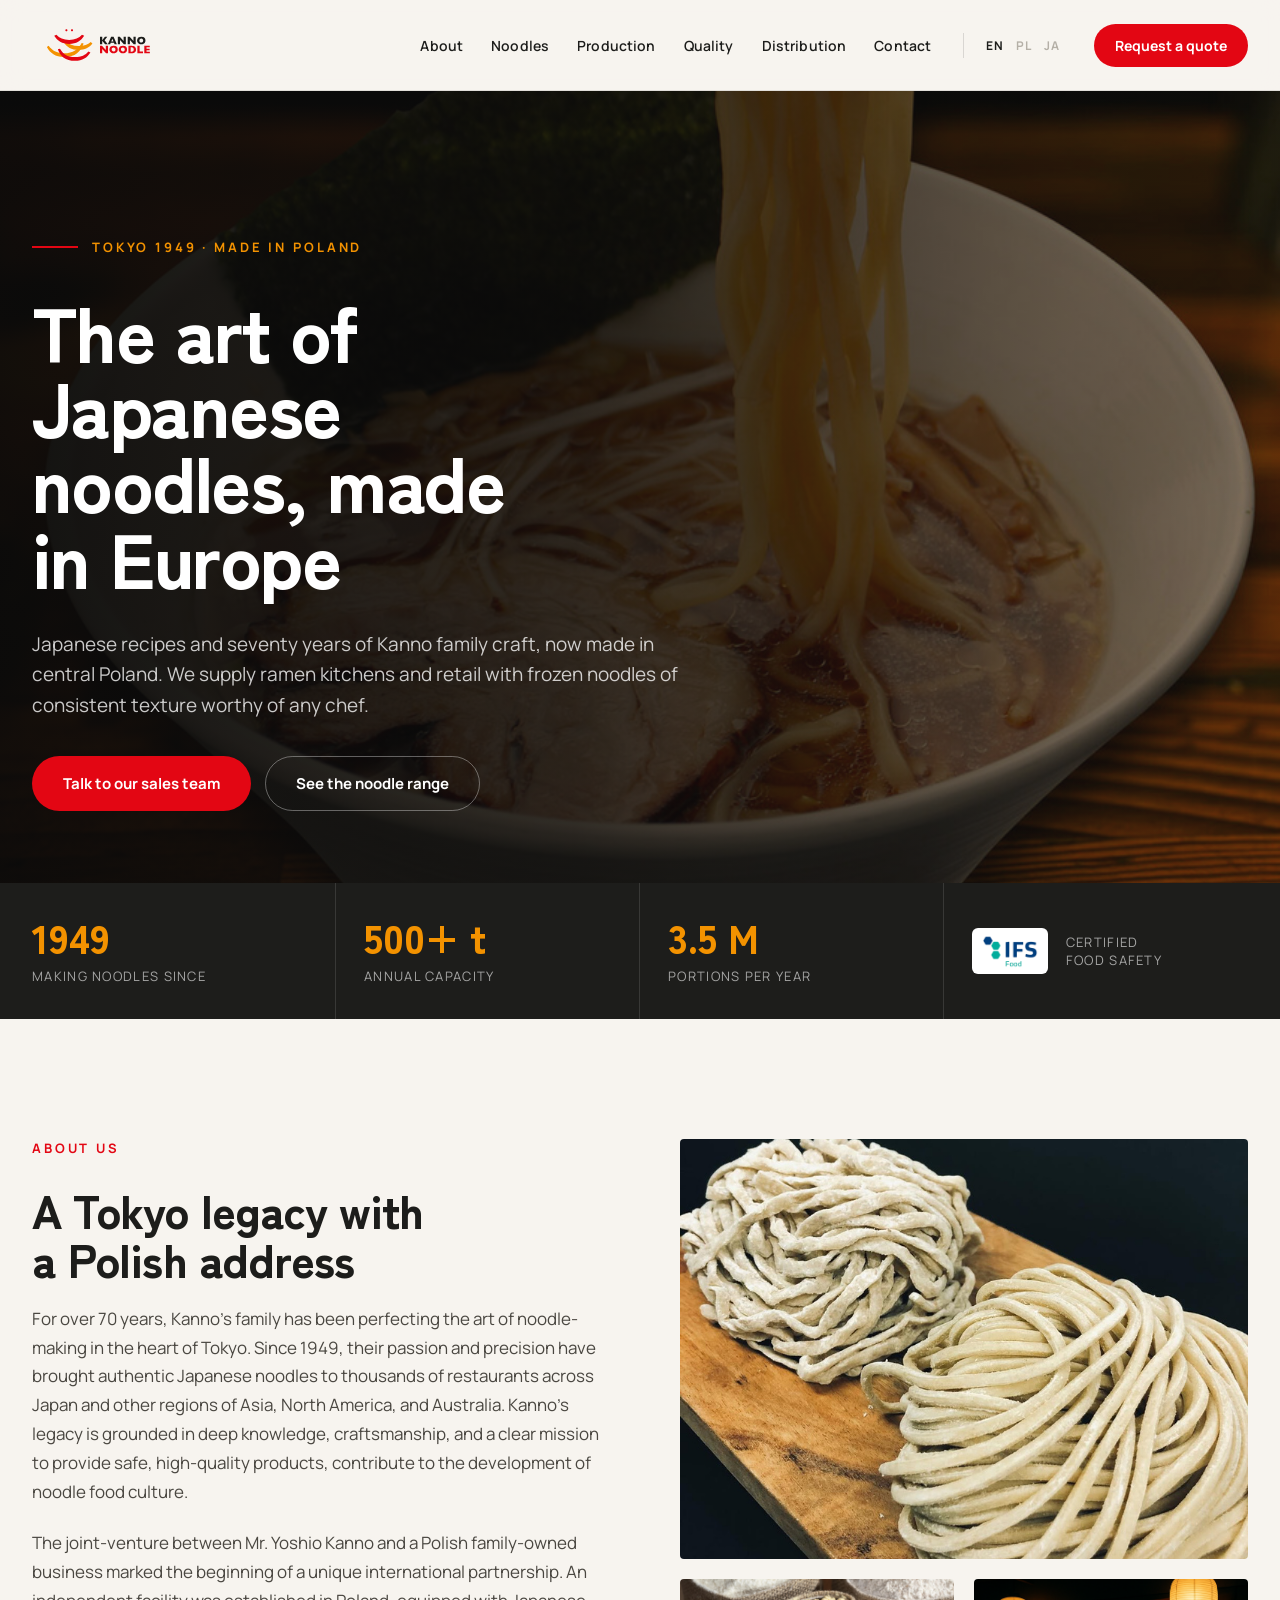
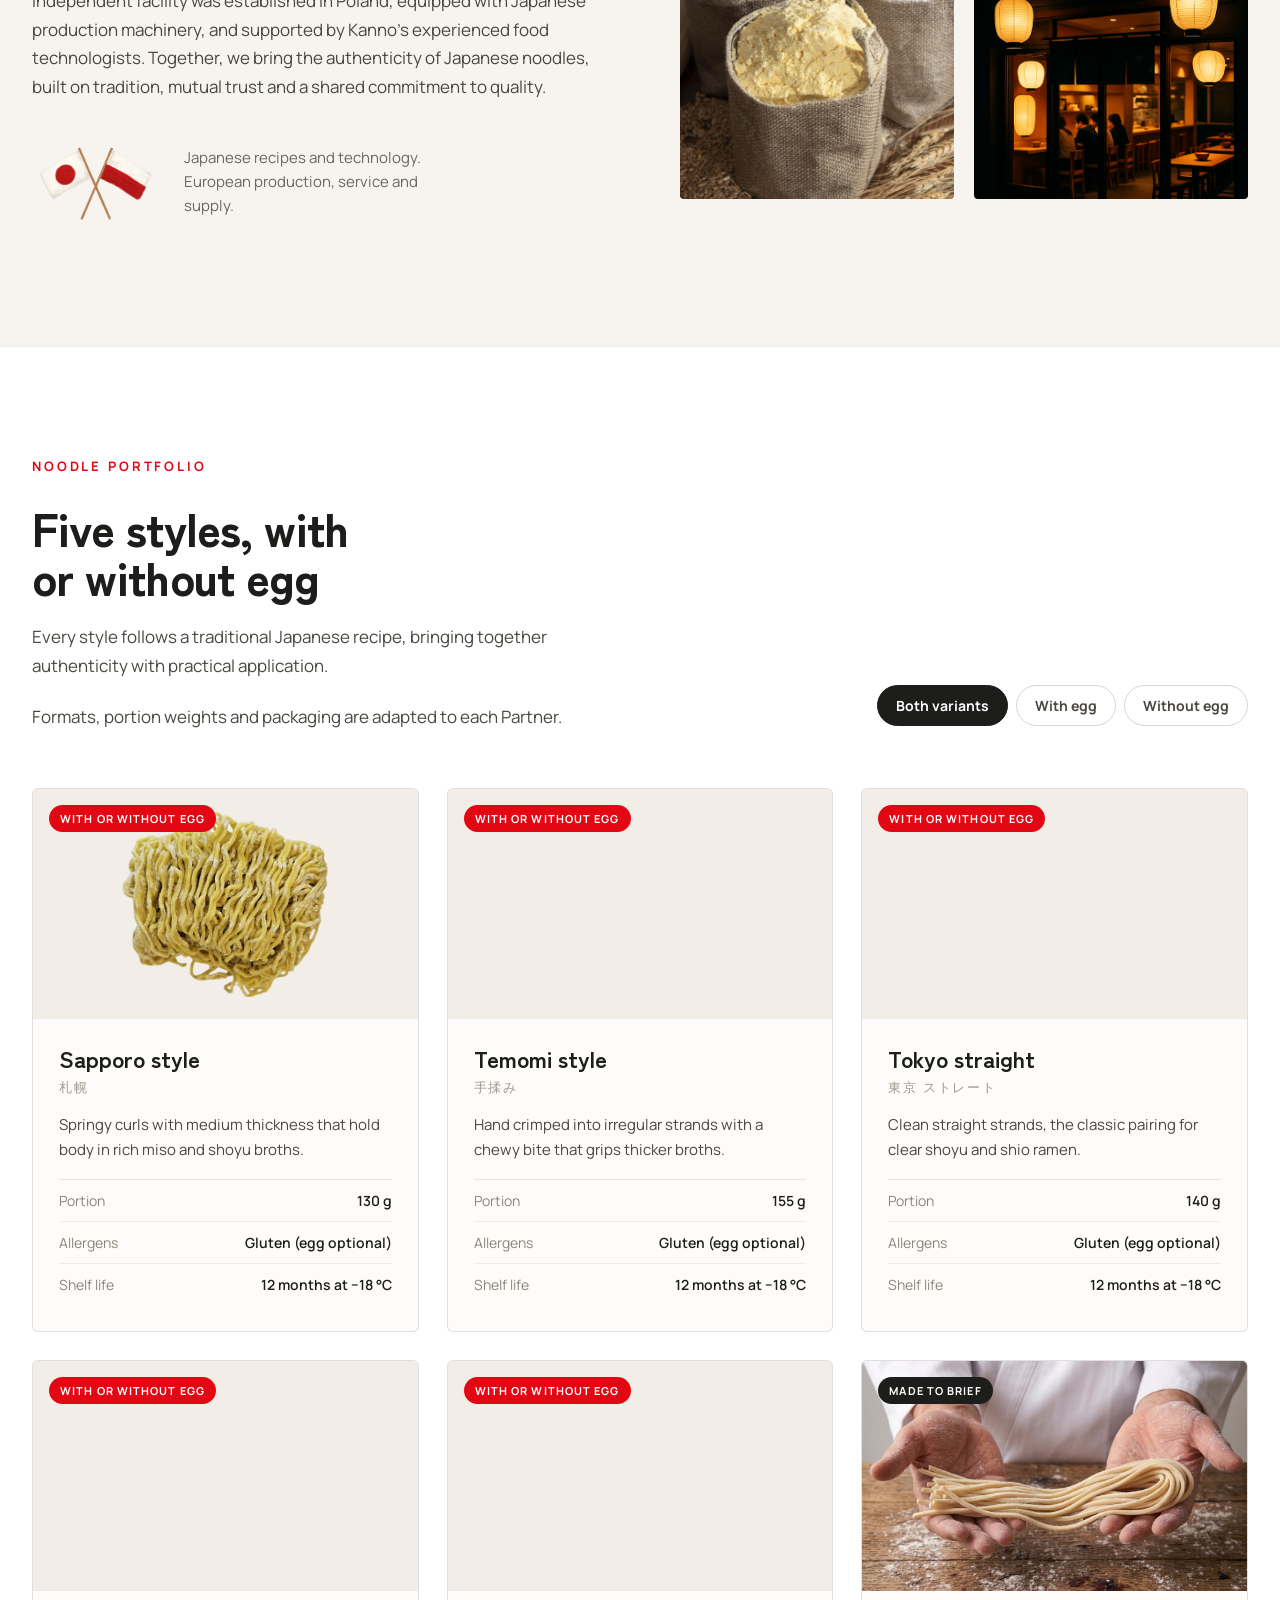
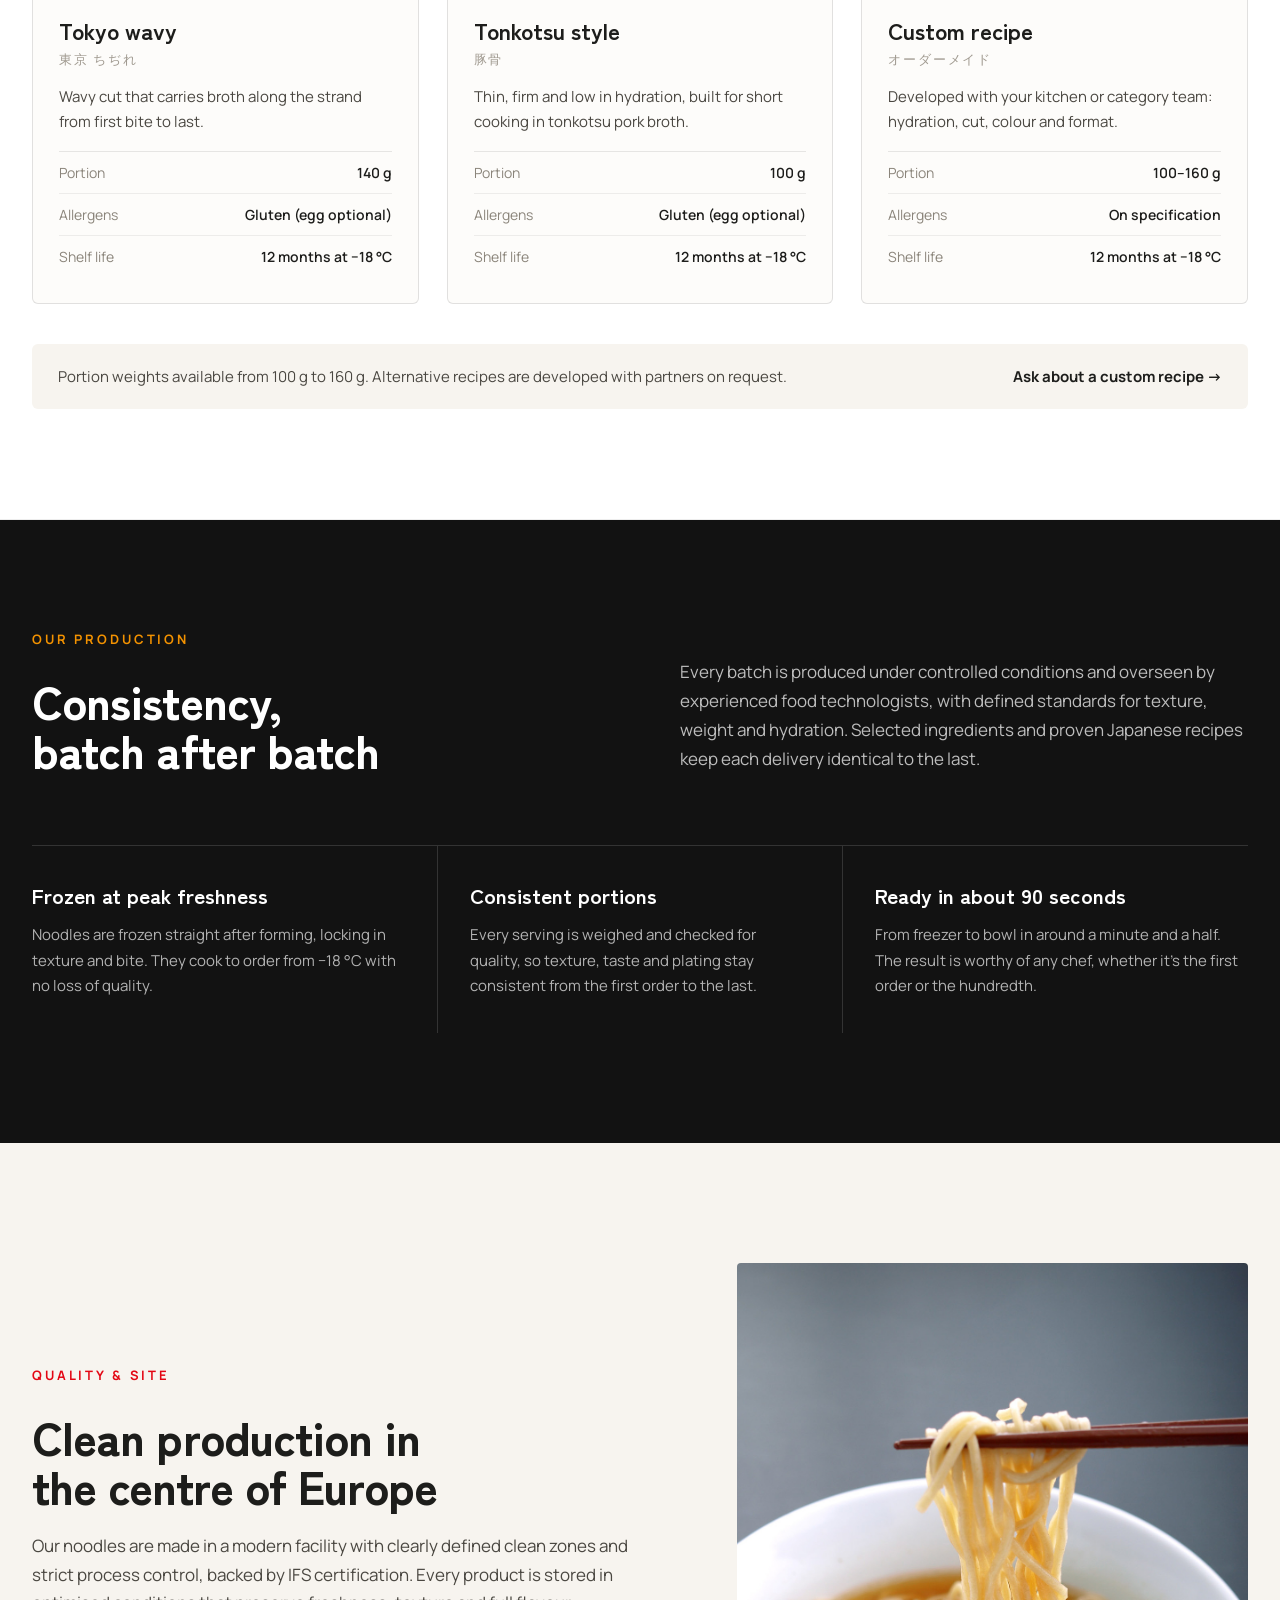
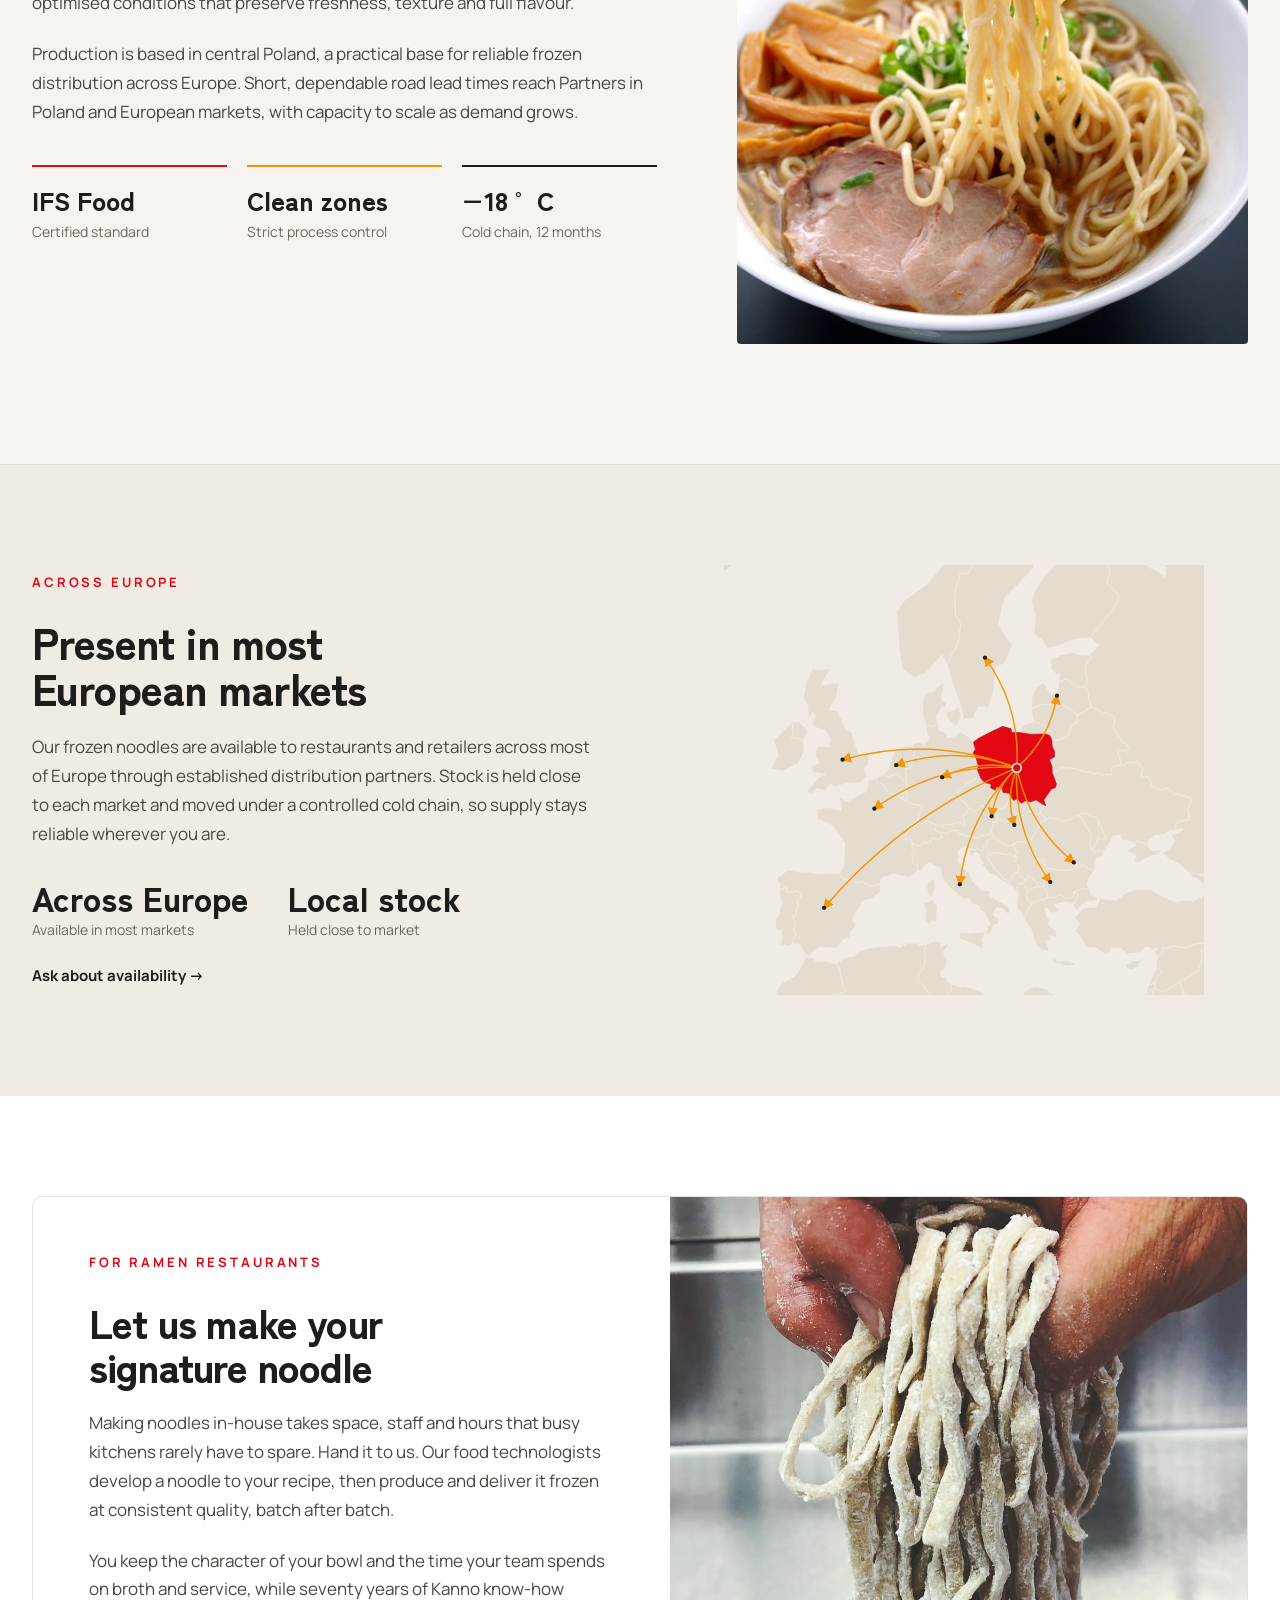
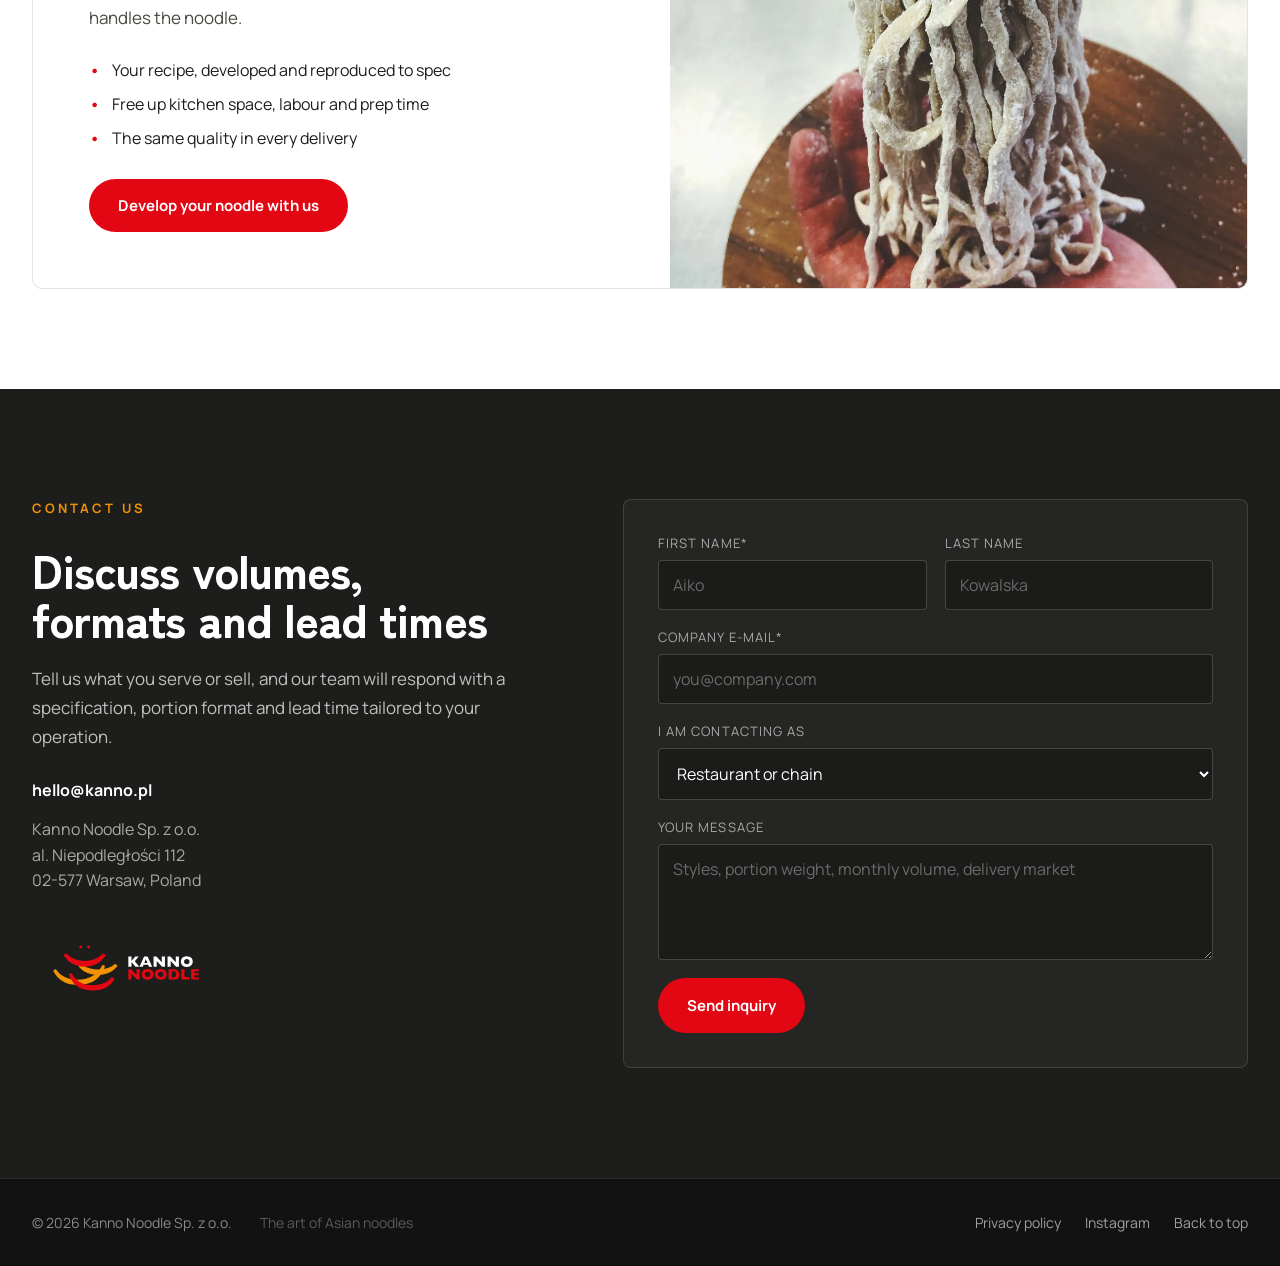
==== commit 1ccd198d: "Kanno: port the client's redesign from the new Claude Design bundle Diffed the new bundle against th" ====
--- a/kanno/index.html
+++ b/kanno/index.html
@@ -13,7 +13,7 @@
   <link rel="preconnect" href="https://fonts.googleapis.com">
   <link rel="preconnect" href="https://fonts.gstatic.com" crossorigin>
   <link href="https://fonts.googleapis.com/css2?family=Manrope:wght@400;500;600;700;800&family=Zen+Kaku+Gothic+New:wght@500;700;900&display=swap" rel="stylesheet">
-  <link rel="stylesheet" href="css/style.css?v=3">
+  <link rel="stylesheet" href="css/style.css?v=6">
 </head>
 <body>
 
@@ -27,6 +27,7 @@
       <a href="#products" data-i18n="nav.products">Noodles</a>
       <a href="#production" data-i18n="nav.production">Production</a>
       <a href="#quality" data-i18n="nav.quality">Quality</a>
+      <a href="#distribution" data-i18n="nav.distribution">Distribution</a>
       <a href="#contact" data-i18n="nav.contact">Contact</a>
     </nav>
 
@@ -55,7 +56,7 @@
         <span class="rule"></span><span data-i18n="hero.eyebrow">Tokyo 1949 · Made in Poland</span>
       </div>
       <h1 data-reveal data-i18n="hero.title">The art of Japanese noodles, made in&nbsp;Europe</h1>
-      <p class="hero-lead" data-reveal data-i18n="hero.lead">Seventy years of Kanno family craft, Japanese recipes and know-how, produced in central Poland at the heart of Europe's logistics network — supplying ramen kitchens and retail with frozen noodles of consistent, chef-grade texture.</p>
+      <p class="hero-lead" data-reveal data-i18n="hero.lead">Japanese recipes and seventy years of Kanno family craft, now made in central Poland. We supply ramen kitchens and retail with frozen noodles of consistent texture worthy of any chef.</p>
       <div class="hero-actions" data-reveal>
         <a href="#contact" class="btn btn-red btn-lg" data-i18n="hero.cta1">Talk to our sales team</a>
         <a href="#products" class="btn btn-outline btn-lg" data-i18n="hero.cta2">See the noodle range</a>
@@ -68,7 +69,7 @@
     <div class="stats-inner">
       <div class="stat">
         <div class="stat-value" data-i18n="stats.v1">1949</div>
-        <div class="stat-label" data-i18n="stats.l1">Kanno family since</div>
+        <div class="stat-label" data-i18n="stats.l1">Making noodles since</div>
       </div>
       <div class="stat">
         <div class="stat-value" data-i18n="stats.v2">500+ t</div>
@@ -91,8 +92,8 @@
       <div data-reveal>
         <div class="eyebrow eyebrow-red" data-i18n="about.eyebrow">About us</div>
         <h2 data-i18n="about.title">A Tokyo legacy with a Polish address</h2>
-        <p class="body-text" data-i18n="about.body1">For over 70 years the Kanno family has perfected noodle-making in the heart of Tokyo. Since 1949 their precision has supplied thousands of restaurants across Japan, Asia, North America and Australia — grounded in craftsmanship and a clear mission: safe, high-quality products that carry noodle culture forward.</p>
-        <p class="body-text" data-i18n="about.body2">The joint venture between Mr. Yoshio Kanno and a Polish family business opened a new chapter. An independent production site was established in Poland, built on Kanno's recipes, standards and the support of their food technologists — the authenticity of Japanese noodles, built on tradition and mutual trust.</p>
+        <p class="body-text" data-i18n="about.body1">For over 70 years, Kanno's family has been perfecting the art of noodle-making in the heart of Tokyo. Since 1949, their passion and precision have brought authentic Japanese noodles to thousands of restaurants across Japan and other regions of Asia, North America, and Australia. Kanno's legacy is grounded in deep knowledge, craftsmanship, and a clear mission to provide safe, high-quality products, contribute to the development of noodle food culture.</p>
+        <p class="body-text" data-i18n="about.body2">The joint-venture between Mr. Yoshio Kanno and a Polish family-owned business marked the beginning of a unique international partnership. An independent facility was established in Poland, equipped with Japanese production machinery, and supported by Kanno's experienced food technologists. Together, we bring the authenticity of Japanese noodles, built on tradition, mutual trust and a shared commitment to quality.</p>
         <div class="about-flags">
           <img src="assets/japan-poland.png" alt="Japan and Poland" data-i18n-alt="alt.flags">
           <div data-i18n="about.flags">Japanese recipes and technology. European production, service and supply.</div>
@@ -115,7 +116,8 @@
         <div data-reveal>
           <div class="eyebrow eyebrow-red" data-i18n="products.eyebrow">Noodle portfolio</div>
           <h2 data-i18n="products.title">Five styles, with or without egg</h2>
-          <p class="body-text" data-i18n="products.lead">Every style follows a traditional Japanese recipe and the same production standard. Formats, portion weights and packaging are adapted to each partner.</p>
+          <p class="body-text" data-i18n="products.lead">Every style follows a traditional Japanese recipe, bringing together authenticity with practical application.</p>
+          <p class="body-text" data-i18n="products.lead2">Formats, portion weights and packaging are adapted to each Partner.</p>
         </div>
         <div class="filters" id="filters" role="group" aria-label="Egg variant" data-reveal>
           <button type="button" class="chip on" data-filter="all" data-i18n="products.filterAll">Both variants</button>
@@ -136,7 +138,7 @@
               <h3 data-i18n="products.sapporoName">Sapporo style</h3>
               <div class="card-jp" data-i18n="products.sapporoJp">札幌</div>
             </div>
-            <p class="card-blurb" data-i18n="products.sapporoBlurb">Springy medium-thick curls that hold body in rich miso and shoyu broths.</p>
+            <p class="card-blurb" data-i18n="products.sapporoBlurb">Springy curls with medium thickness that hold body in rich miso and shoyu broths.</p>
             <dl class="spec">
               <div><dt data-i18n="products.specPortion">Portion</dt><dd>130 g</dd></div>
               <div><dt data-i18n="products.specAllergens">Allergens</dt><dd class="allergens">Gluten (egg optional)</dd></div>
@@ -155,7 +157,7 @@
               <h3 data-i18n="products.temomiName">Temomi style</h3>
               <div class="card-jp" data-i18n="products.temomiJp">手揉み</div>
             </div>
-            <p class="card-blurb" data-i18n="products.temomiBlurb">Hand-crimped irregular strands with a chewy bite that grips thicker broths.</p>
+            <p class="card-blurb" data-i18n="products.temomiBlurb">Hand crimped into irregular strands with a chewy bite that grips thicker broths.</p>
             <dl class="spec">
               <div><dt data-i18n="products.specPortion">Portion</dt><dd>155 g</dd></div>
               <div><dt data-i18n="products.specAllergens">Allergens</dt><dd class="allergens">Gluten (egg optional)</dd></div>
@@ -212,9 +214,9 @@
               <h3 data-i18n="products.tonkotsuName">Tonkotsu style</h3>
               <div class="card-jp" data-i18n="products.tonkotsuJp">豚骨</div>
             </div>
-            <p class="card-blurb" data-i18n="products.tonkotsuBlurb">Thin, firm and low-hydration — built for short cooking in pork-bone broth.</p>
-            <dl class="spec">
-              <div><dt data-i18n="products.specPortion">Portion</dt><dd>130 g</dd></div>
+            <p class="card-blurb" data-i18n="products.tonkotsuBlurb">Thin, firm and low in hydration, built for short cooking in tonkotsu pork broth.</p>
+            <dl class="spec">
+              <div><dt data-i18n="products.specPortion">Portion</dt><dd>100 g</dd></div>
               <div><dt data-i18n="products.specAllergens">Allergens</dt><dd class="allergens">Gluten (egg optional)</dd></div>
               <div><dt data-i18n="products.specShelf">Shelf life</dt><dd data-i18n="products.shelfValue">12 months at −18 °C</dd></div>
             </dl>
@@ -222,8 +224,8 @@
         </article>
 
         <article class="card card-custom" data-reveal>
-          <div class="card-media">
-            <img src="assets/prod-custom.png" alt="Custom recipe noodles" data-i18n-alt="alt.custom" loading="lazy">
+          <div class="card-media card-media-photo">
+            <img src="assets/custom-hands.jpg" alt="Custom recipe noodles" data-i18n-alt="alt.custom" loading="lazy">
             <span class="badge badge-dark" data-i18n="products.badgeCustom">Made to brief</span>
           </div>
           <div class="card-body">
@@ -233,7 +235,7 @@
             </div>
             <p class="card-blurb" data-i18n="products.customBlurb">Developed with your kitchen or category team: hydration, cut, colour and format.</p>
             <dl class="spec">
-              <div><dt data-i18n="products.specPortion">Portion</dt><dd>130–155 g</dd></div>
+              <div><dt data-i18n="products.specPortion">Portion</dt><dd>100–160 g</dd></div>
               <div><dt data-i18n="products.specAllergens">Allergens</dt><dd data-i18n="products.allergensCustom">On specification</dd></div>
               <div><dt data-i18n="products.specShelf">Shelf life</dt><dd data-i18n="products.shelfValue">12 months at −18 °C</dd></div>
             </dl>
@@ -243,7 +245,7 @@
       </div>
 
       <div class="products-note" data-reveal>
-        <span data-i18n="products.note">Portion weights available in 130 g, 140 g and 155 g. Alternative recipes are developed with partners on request.</span>
+        <span data-i18n="products.note">Portion weights available from 100 g to 160 g. Alternative recipes are developed with partners on request.</span>
         <a href="#contact" data-i18n="products.noteLink">Ask about a custom recipe →</a>
       </div>
     </div>
@@ -262,23 +264,17 @@
 
       <div class="packing">
         <div class="packing-item" data-reveal>
-          <h3 data-i18n="production.pack1Title">Servings packing</h3>
-          <p data-i18n="production.pack1Body">Standard film bag holds 5 portions — the best balance of production efficiency, freezing performance and handling. Configurations from 3 to 7 portions are available.</p>
+          <h3 data-i18n="production.pack1Title">Frozen at peak freshness</h3>
+          <p data-i18n="production.pack1Body">Noodles are frozen straight after forming, locking in texture and bite. They cook to order from −18 °C with no loss of quality.</p>
         </div>
         <div class="packing-item" data-reveal>
-          <h3 data-i18n="production.pack2Title">Carton</h3>
-          <p data-i18n="production.pack2Body">10 film packs per carton, 600 × 400 × 80 mm, labelled with full product information and ventilated to support efficient freezing.</p>
+          <h3 data-i18n="production.pack2Title">Consistent portions</h3>
+          <p data-i18n="production.pack2Body">Every serving is weighed and checked for quality, so texture, taste and plating stay consistent from the first order to the last.</p>
         </div>
         <div class="packing-item" data-reveal>
-          <h3 data-i18n="production.pack3Title">Pallet</h3>
-          <p data-i18n="production.pack3Body">Up to 80 cartons, 4 per layer over 20 layers, wrapped and labelled for secure, traceable transport.</p>
-        </div>
-      </div>
-
-      <div class="packing-media">
-        <img class="contain" src="assets/pack-film.png" alt="Film pack of five portions" data-i18n-alt="alt.packFilm" loading="lazy" data-reveal>
-        <img src="assets/pack-carton.png" alt="Carton with labelled packs" data-i18n-alt="alt.packCarton" loading="lazy" data-reveal>
-        <img class="contain" src="assets/pack-pallet.png" alt="Wrapped pallet" data-i18n-alt="alt.packPallet" loading="lazy" data-reveal>
+          <h3 data-i18n="production.pack3Title">Ready in about 90 seconds</h3>
+          <p data-i18n="production.pack3Body">From freezer to bowl in around a minute and a half. The result is worthy of any chef, whether it's the first order or the hundredth.</p>
+        </div>
       </div>
     </div>
   </section>
@@ -290,7 +286,7 @@
         <div class="eyebrow eyebrow-red" data-i18n="quality.eyebrow">Quality &amp; site</div>
         <h2 data-i18n="quality.title">Clean production in the centre of Europe</h2>
         <p class="body-text" data-i18n="quality.body1">Our noodles are made in a modern facility with clearly defined clean zones and strict process control, backed by IFS certification. Every product is stored in optimised conditions that preserve freshness, texture and full flavour.</p>
-        <p class="body-text" data-i18n="quality.body2">The site sits in central Poland, close to major transport routes — fast, cost-effective distribution to domestic and international markets from one of Europe's strategic logistics hubs.</p>
+        <p class="body-text" data-i18n="quality.body2">Production is based in central Poland, a practical base for reliable frozen distribution across Europe. Short, dependable road lead times reach Partners in Poland and European markets, with capacity to scale as demand grows.</p>
         <div class="quality-stats">
           <div class="qs qs-red">
             <div class="qs-value" data-i18n="quality.s1v">IFS Food</div>
@@ -307,13 +303,54 @@
         </div>
       </div>
       <div class="quality-media" data-reveal>
-        <img class="quality-photo" src="assets/kanno-noodles.png" alt="Kanno noodles" data-i18n-alt="alt.noodles" loading="lazy">
-        <div class="map-card">
-          <img src="assets/map-europe.png" alt="Central Poland on the map of Europe" data-i18n-alt="alt.map" loading="lazy">
+        <img class="quality-photo" src="assets/chopsticks.jpg" alt="Noodles lifted with chopsticks" data-i18n-alt="alt.chopsticks" loading="lazy">
+      </div>
+    </div>
+  </section>
+
+  <!-- ===== Distribution ===== -->
+  <section id="distribution" class="distribution">
+    <div class="distribution-inner">
+      <div data-reveal>
+        <div class="eyebrow eyebrow-red" data-i18n="distribution.eyebrow">Across Europe</div>
+        <h2 data-i18n="distribution.title">Present in most European markets</h2>
+        <p class="body-text" data-i18n="distribution.body">Our frozen noodles are available to restaurants and retailers across most of Europe through established distribution partners. Stock is held close to each market and moved under a controlled cold chain, so supply stays reliable wherever you are.</p>
+        <div class="distribution-stats">
           <div>
-            <div class="map-title" data-i18n="quality.mapTitle">Central Poland</div>
-            <div class="map-text" data-i18n="quality.mapBody">Two days by road to most of the EU, with direct access to Poland's motorway network.</div>
-          </div>
+            <div class="ds-value" data-i18n="distribution.s1v">Across Europe</div>
+            <div class="ds-label" data-i18n="distribution.s1l">Available in most markets</div>
+          </div>
+          <div>
+            <div class="ds-value" data-i18n="distribution.s2v">Local stock</div>
+            <div class="ds-label" data-i18n="distribution.s2l">Held close to market</div>
+          </div>
+        </div>
+        <a class="text-link" href="#contact" data-i18n="distribution.link">Ask about availability →</a>
+      </div>
+      <div class="distribution-media" data-reveal>
+        <img src="assets/europe-map.svg" alt="Distribution from central Poland across Europe" data-i18n-alt="alt.map" loading="lazy">
+      </div>
+    </div>
+  </section>
+
+  <!-- ===== For ramen restaurants ===== -->
+  <section id="partner" class="partner">
+    <div class="partner-inner">
+      <div class="partner-card">
+        <div class="partner-copy" data-reveal>
+          <div class="eyebrow eyebrow-red" data-i18n="partner.eyebrow">For ramen restaurants</div>
+          <h2 data-i18n="partner.title">Let us make your signature noodle</h2>
+          <p class="body-text" data-i18n="partner.body1">Making noodles in-house takes space, staff and hours that busy kitchens rarely have to spare. Hand it to us. Our food technologists develop a noodle to your recipe, then produce and deliver it frozen at consistent quality, batch after batch.</p>
+          <p class="body-text" data-i18n="partner.body2">You keep the character of your bowl and the time your team spends on broth and service, while seventy years of Kanno know-how handles the noodle.</p>
+          <ul class="partner-list">
+            <li><span aria-hidden="true">•</span><span data-i18n="partner.point1">Your recipe, developed and reproduced to spec</span></li>
+            <li><span aria-hidden="true">•</span><span data-i18n="partner.point2">Free up kitchen space, labour and prep time</span></li>
+            <li><span aria-hidden="true">•</span><span data-i18n="partner.point3">The same quality in every delivery</span></li>
+          </ul>
+          <a class="btn btn-red partner-cta" href="#contact" data-i18n="partner.cta">Develop your noodle with us</a>
+        </div>
+        <div class="partner-media" data-reveal>
+          <img src="assets/partner-noodles.jpg" alt="Fresh noodles developed to a partner's recipe" data-i18n-alt="alt.partner" loading="lazy">
         </div>
       </div>
     </div>
@@ -324,8 +361,8 @@
     <div class="contact-inner">
       <div class="contact-info" data-reveal>
         <div class="eyebrow eyebrow-orange" data-i18n="contact.eyebrow">Contact us</div>
-        <h2 data-i18n="contact.title">Let's talk volumes, formats and timing</h2>
-        <p class="contact-lead" data-i18n="contact.lead">Tell us what you serve or sell and we will come back with a specification, portion format and lead time.</p>
+        <h2 data-i18n="contact.title">Discuss volumes, formats and lead times</h2>
+        <p class="contact-lead" data-i18n="contact.lead">Tell us what you serve or sell, and our team will respond with a specification, portion format and lead time tailored to your operation.</p>
         <div class="contact-details">
           <a class="contact-mail" href="mailto:hello@kanno.pl">hello@kanno.pl</a>
           <div class="contact-addr" data-i18n-html="contact.address">Kanno Noodle Sp. z o.o.<br>al. Niepodległości 112<br>02-577 Warsaw, Poland</div>
@@ -357,6 +394,7 @@
         <label><span data-i18n="contact.message">Your message</span>
           <textarea name="message" rows="4" placeholder="Styles, portion weight, monthly volume, delivery market" data-i18n-placeholder="contact.messagePh"></textarea>
         </label>
+        <input type="checkbox" name="botcheck" class="botcheck" tabindex="-1" autocomplete="off" aria-hidden="true">
         <button type="submit" class="btn btn-red btn-submit" id="submit-btn" data-i18n="contact.submit">Send inquiry</button>
         <p class="form-note" id="form-note" role="status" hidden></p>
       </form>
@@ -378,7 +416,7 @@
   </div>
 </footer>
 
-<script src="js/i18n.js?v=3"></script>
-<script src="js/main.js?v=3"></script>
+<script src="js/i18n.js?v=6"></script>
+<script src="js/main.js?v=6"></script>
 </body>
 </html>
--- a/kanno/css/style.css
+++ b/kanno/css/style.css
@@ -442,6 +442,15 @@
   mix-blend-mode: multiply;
 }
 
+/* The custom-recipe card carries a photograph rather than a cut-out product
+   shot, so it fills the tile edge to edge. */
+.card-media-photo { padding: 0; }
+
+.card-media-photo img {
+  object-fit: cover;
+  mix-blend-mode: normal;
+}
+
 .badge {
   position: absolute;
   top: 16px;
@@ -637,7 +646,8 @@
 
 .quality-photo {
   width: 100%;
-  height: 300px;
+  height: 100%;
+  min-height: 460px;
   object-fit: cover;
   border-radius: 4px;
   background: var(--cream-2);
@@ -666,6 +676,115 @@
   line-height: 1.6;
   color: var(--muted);
   margin-top: 6px;
+}
+
+/* ==========================================================================
+   Distribution
+   ========================================================================== */
+
+.distribution {
+  background: #F1ECE3;
+  border-top: 1px solid var(--hair-soft);
+}
+
+.distribution-inner {
+  max-width: var(--wrap);
+  margin: 0 auto;
+  padding: 100px var(--gut);
+  display: grid;
+  grid-template-columns: 1fr 1fr;
+  gap: 80px;
+  align-items: center;
+}
+
+.distribution h2 { font-size: clamp(32px, 3.4vw, 50px); }
+
+.distribution-stats {
+  display: flex;
+  gap: 40px;
+  flex-wrap: wrap;
+  margin-top: 30px;
+}
+
+.ds-value {
+  font-family: var(--display);
+  font-weight: 900;
+  font-size: 34px;
+  line-height: 1.1;
+  color: var(--ink);
+}
+
+.ds-label { font-size: 14px; color: var(--muted); margin-top: 4px; }
+
+.text-link {
+  display: inline-block;
+  margin-top: 26px;
+  font-weight: 700;
+  font-size: 15px;
+  color: var(--ink);
+}
+
+.text-link:hover { color: var(--red); }
+
+.distribution-media { display: flex; justify-content: center; }
+.distribution-media img { width: 100%; max-width: 480px; height: auto; }
+
+/* ==========================================================================
+   For ramen restaurants
+   ========================================================================== */
+
+.partner {
+  background: var(--white);
+  border-top: 1px solid var(--hair-soft);
+}
+
+.partner-inner {
+  max-width: var(--wrap);
+  margin: 0 auto;
+  padding: 100px var(--gut);
+}
+
+.partner-card {
+  display: grid;
+  grid-template-columns: 1.05fr 0.95fr;
+  border: 1px solid var(--hair);
+  border-radius: 10px;
+  overflow: hidden;
+}
+
+.partner-copy { padding: 56px; align-content: center; display: grid; }
+
+.partner h2 { font-size: clamp(30px, 3.2vw, 46px); line-height: 1.08; }
+
+.partner-list {
+  list-style: none;
+  margin: 26px 0 0;
+  padding: 0;
+  display: grid;
+  gap: 12px;
+}
+
+.partner-list li {
+  display: flex;
+  gap: 12px;
+  align-items: baseline;
+  font-size: 16px;
+  color: var(--ink);
+}
+
+.partner-list li span:first-child { color: var(--red); font-weight: 700; }
+
+.partner-cta { justify-self: start; margin-top: 30px; padding: 15px 28px; font-size: 15px; }
+.partner-cta:hover { background: var(--orange); }
+
+.partner-media { position: relative; min-height: 440px; background: var(--cream-2); }
+
+.partner-media img {
+  position: absolute;
+  inset: 0;
+  width: 100%;
+  height: 100%;
+  object-fit: cover;
 }
 
 /* ==========================================================================
@@ -755,7 +874,20 @@
 .btn-submit { justify-self: start; padding: 16px 28px; font-size: 15px; }
 .btn-submit:hover { background: var(--orange); }
 
-.form-note { margin: 0; font-size: 15px; color: var(--orange); }
+.form-note { margin: 0; font-size: 15px; line-height: 1.5; color: var(--orange); }
+.form-note-error { color: #ff6b6b; }
+
+/* Honeypot — hidden from people, filled in only by bots. */
+.botcheck {
+  position: absolute;
+  left: -9999px;
+  width: 1px;
+  height: 1px;
+  opacity: 0;
+  pointer-events: none;
+}
+
+.btn-submit:disabled { opacity: 0.65; cursor: default; }
 
 /* ==========================================================================
    Footer
@@ -889,7 +1021,15 @@
   .about-grid,
   .quality-grid,
   .production-head,
+  .distribution-inner,
+  .partner-card,
   .contact-inner { grid-template-columns: 1fr; gap: 48px; }
+
+  .distribution-inner, .partner-inner { padding: 72px var(--gut); }
+  .partner-card { gap: 0; }
+  .partner-copy { padding: 40px var(--gut); }
+  .partner-media { min-height: 320px; }
+  .quality-photo { min-height: 360px; }
 
   .quality-grid { align-items: start; }
   .products-inner, .production-inner { padding: 88px var(--gut); }
@@ -955,6 +1095,10 @@
   .about-media-pair { grid-template-columns: 1fr; }
   .about-hero-img { height: 300px; }
   .quality-stats { grid-template-columns: 1fr; gap: 16px; }
+  .distribution-stats { gap: 24px; }
+  .ds-value { font-size: 27px; }
+  .quality-photo { min-height: 280px; }
+  .partner-media { min-height: 260px; }
   .field-row { grid-template-columns: 1fr; }
   .contact-form { padding: 24px; }
   .filters { width: 100%; }
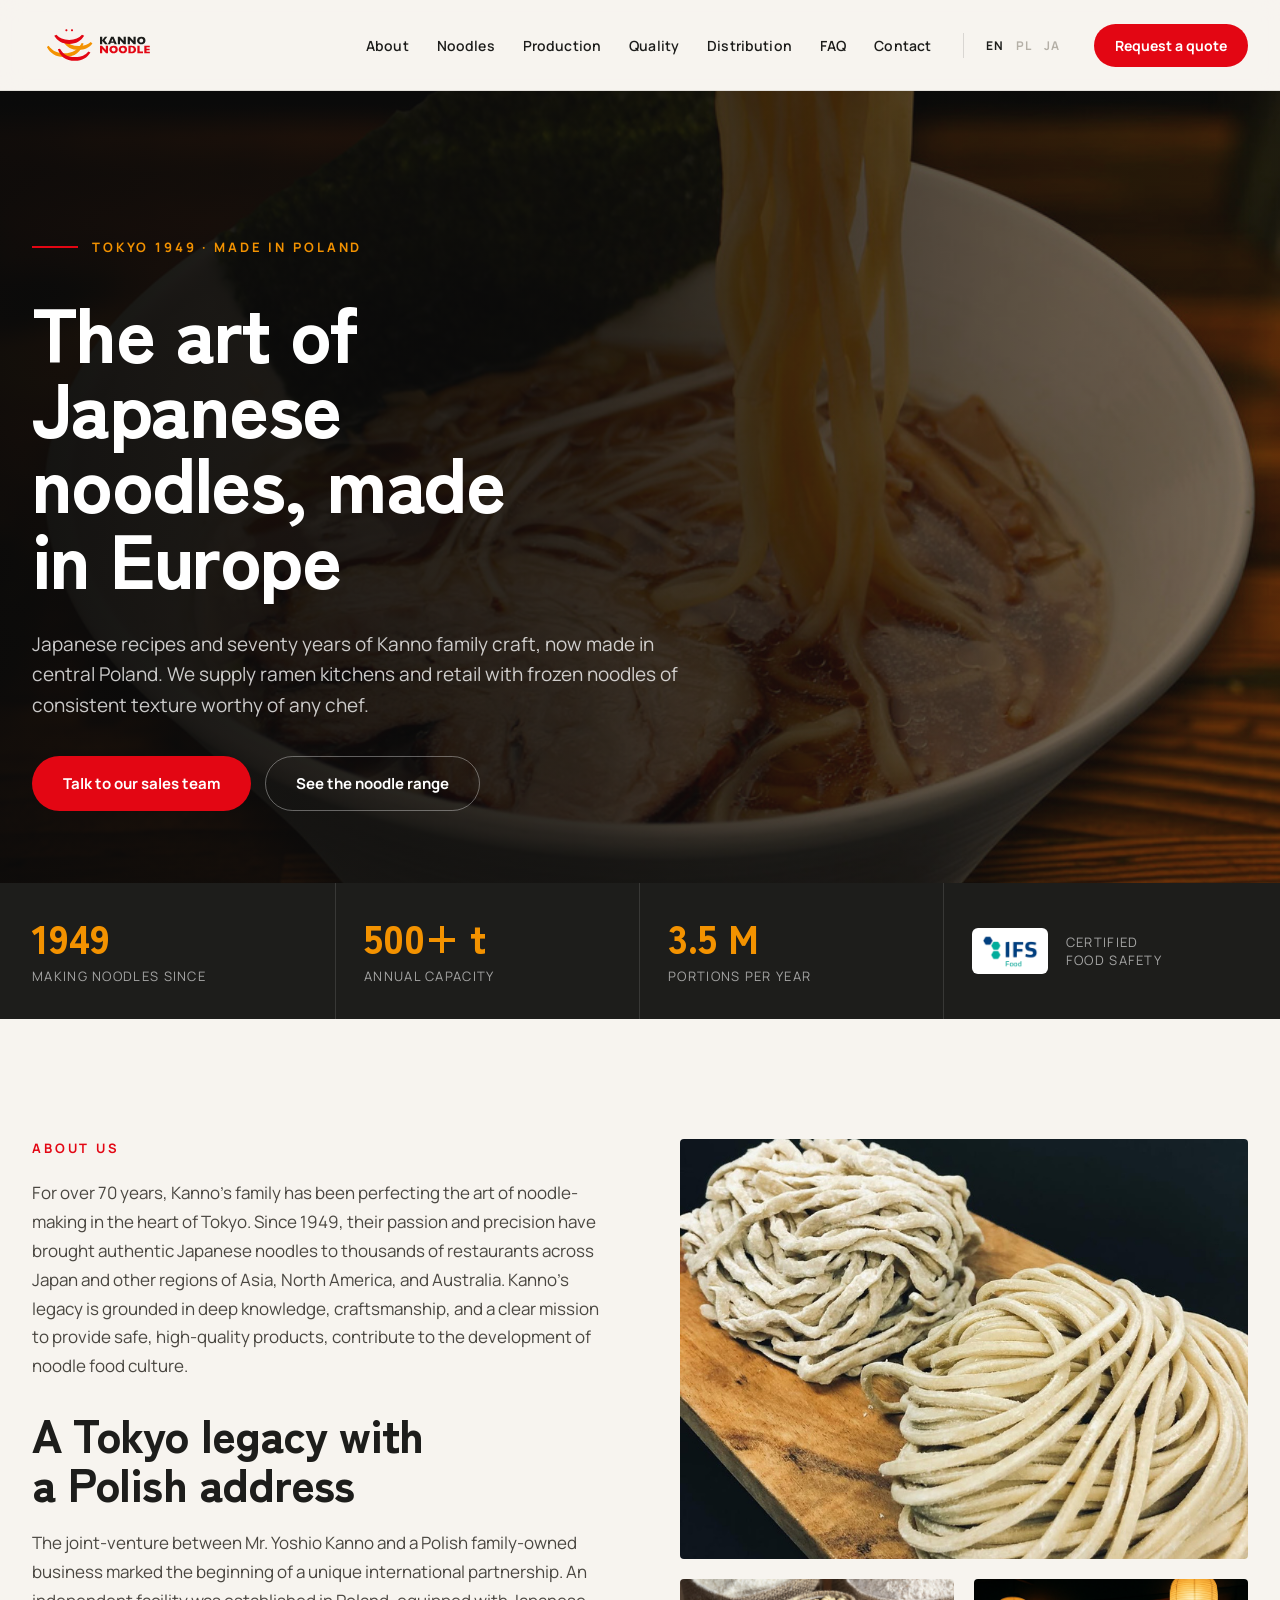
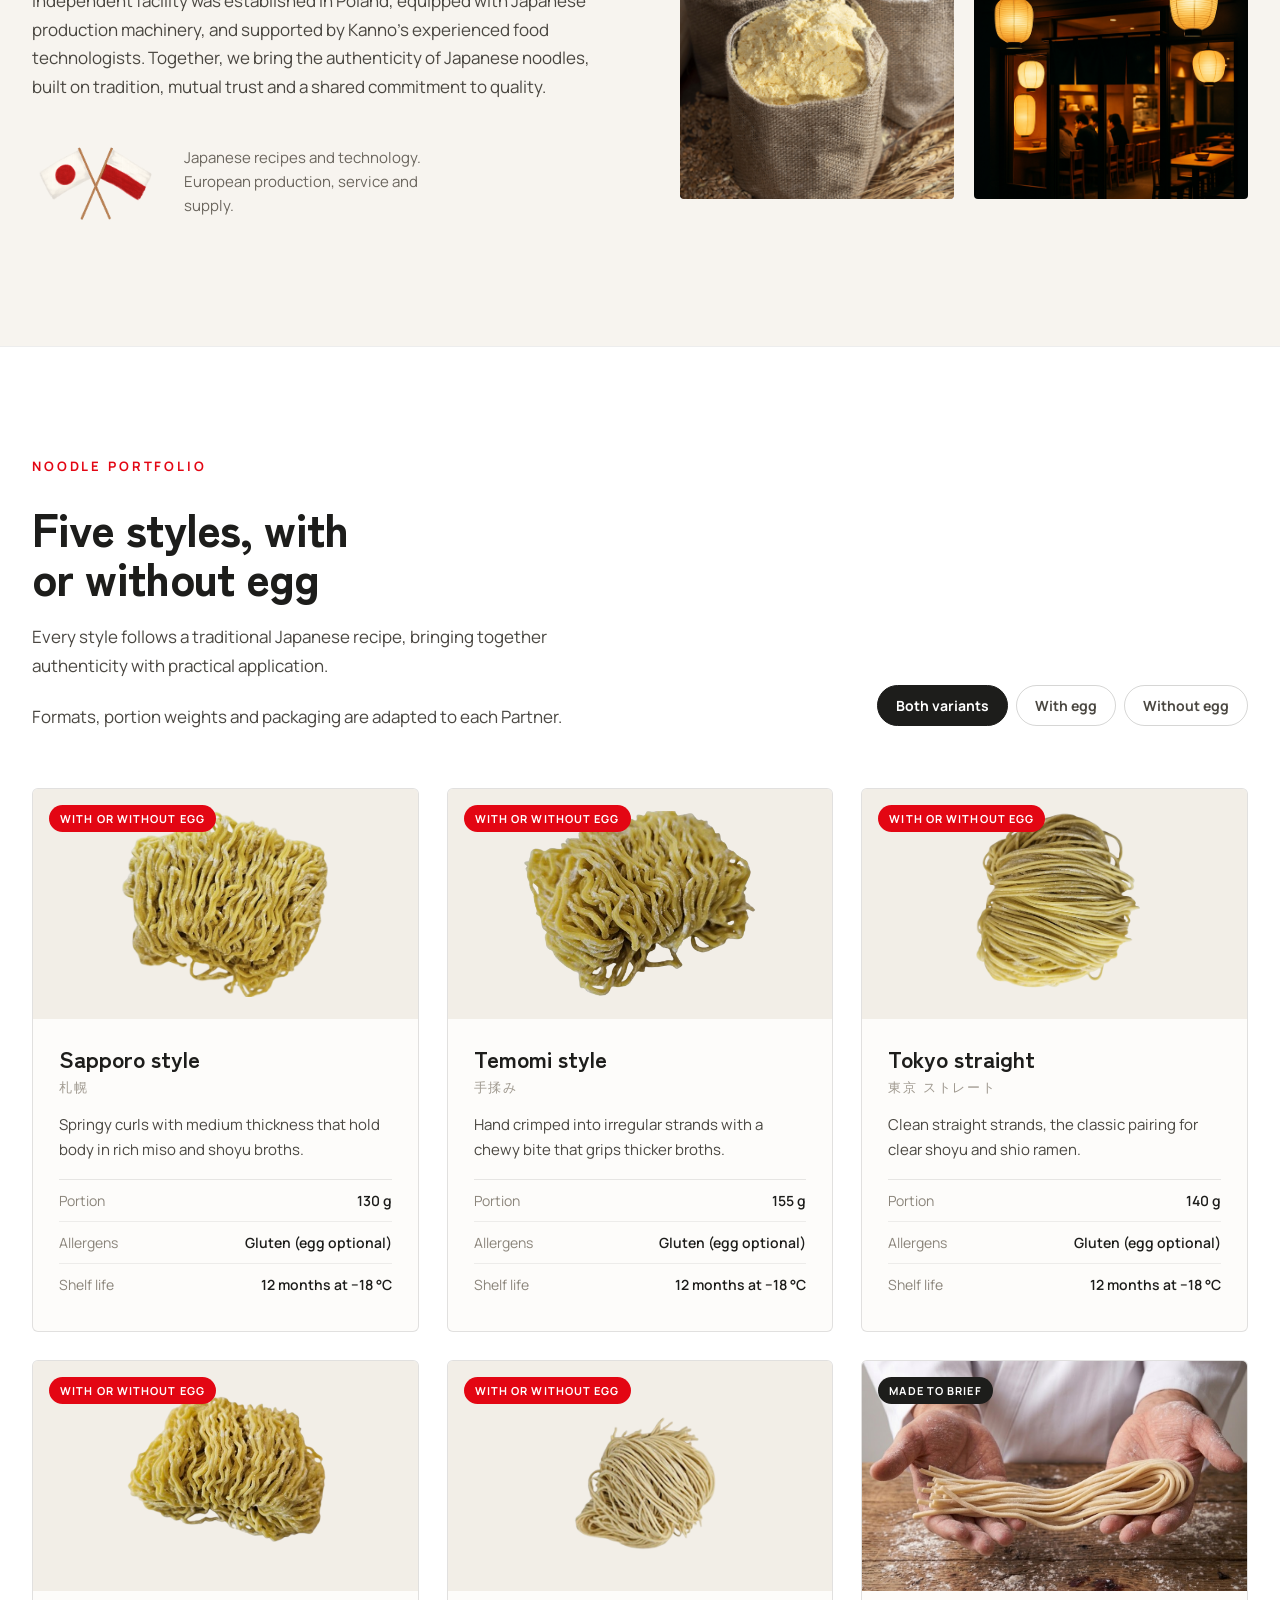
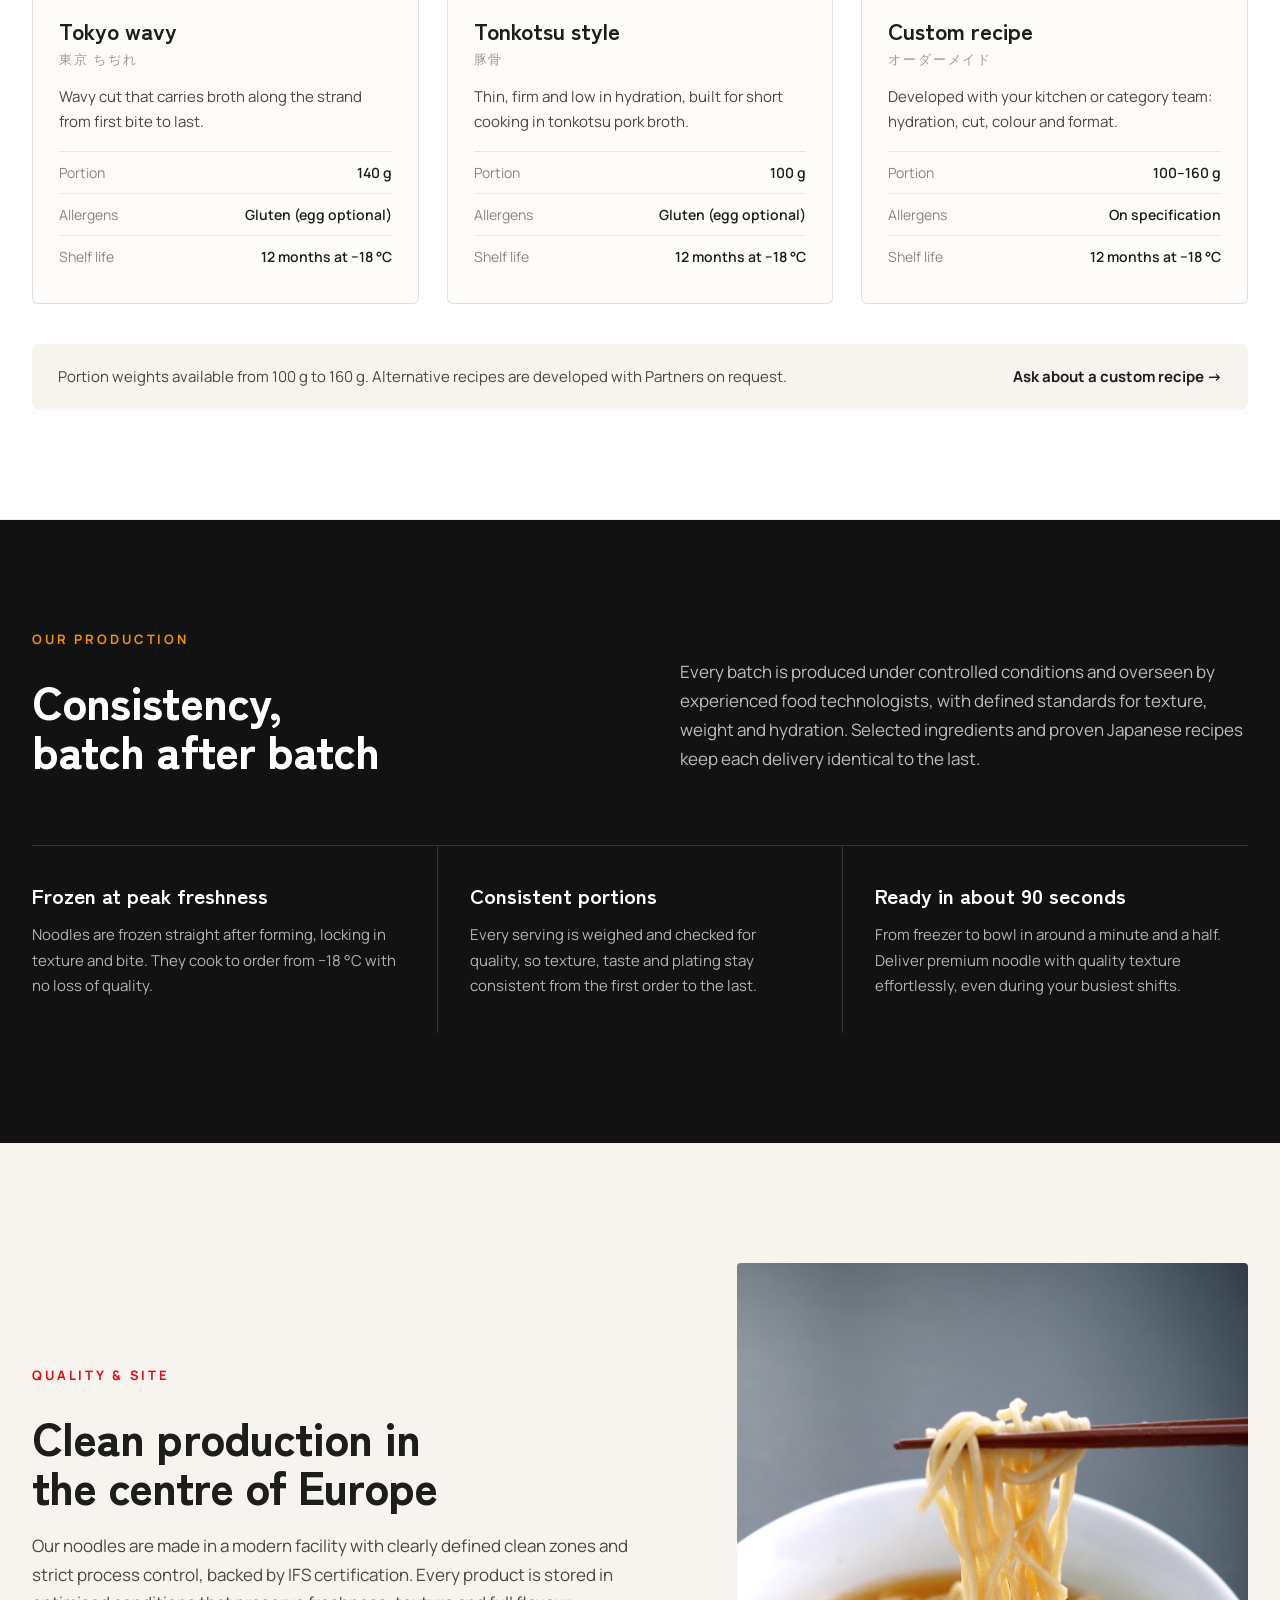
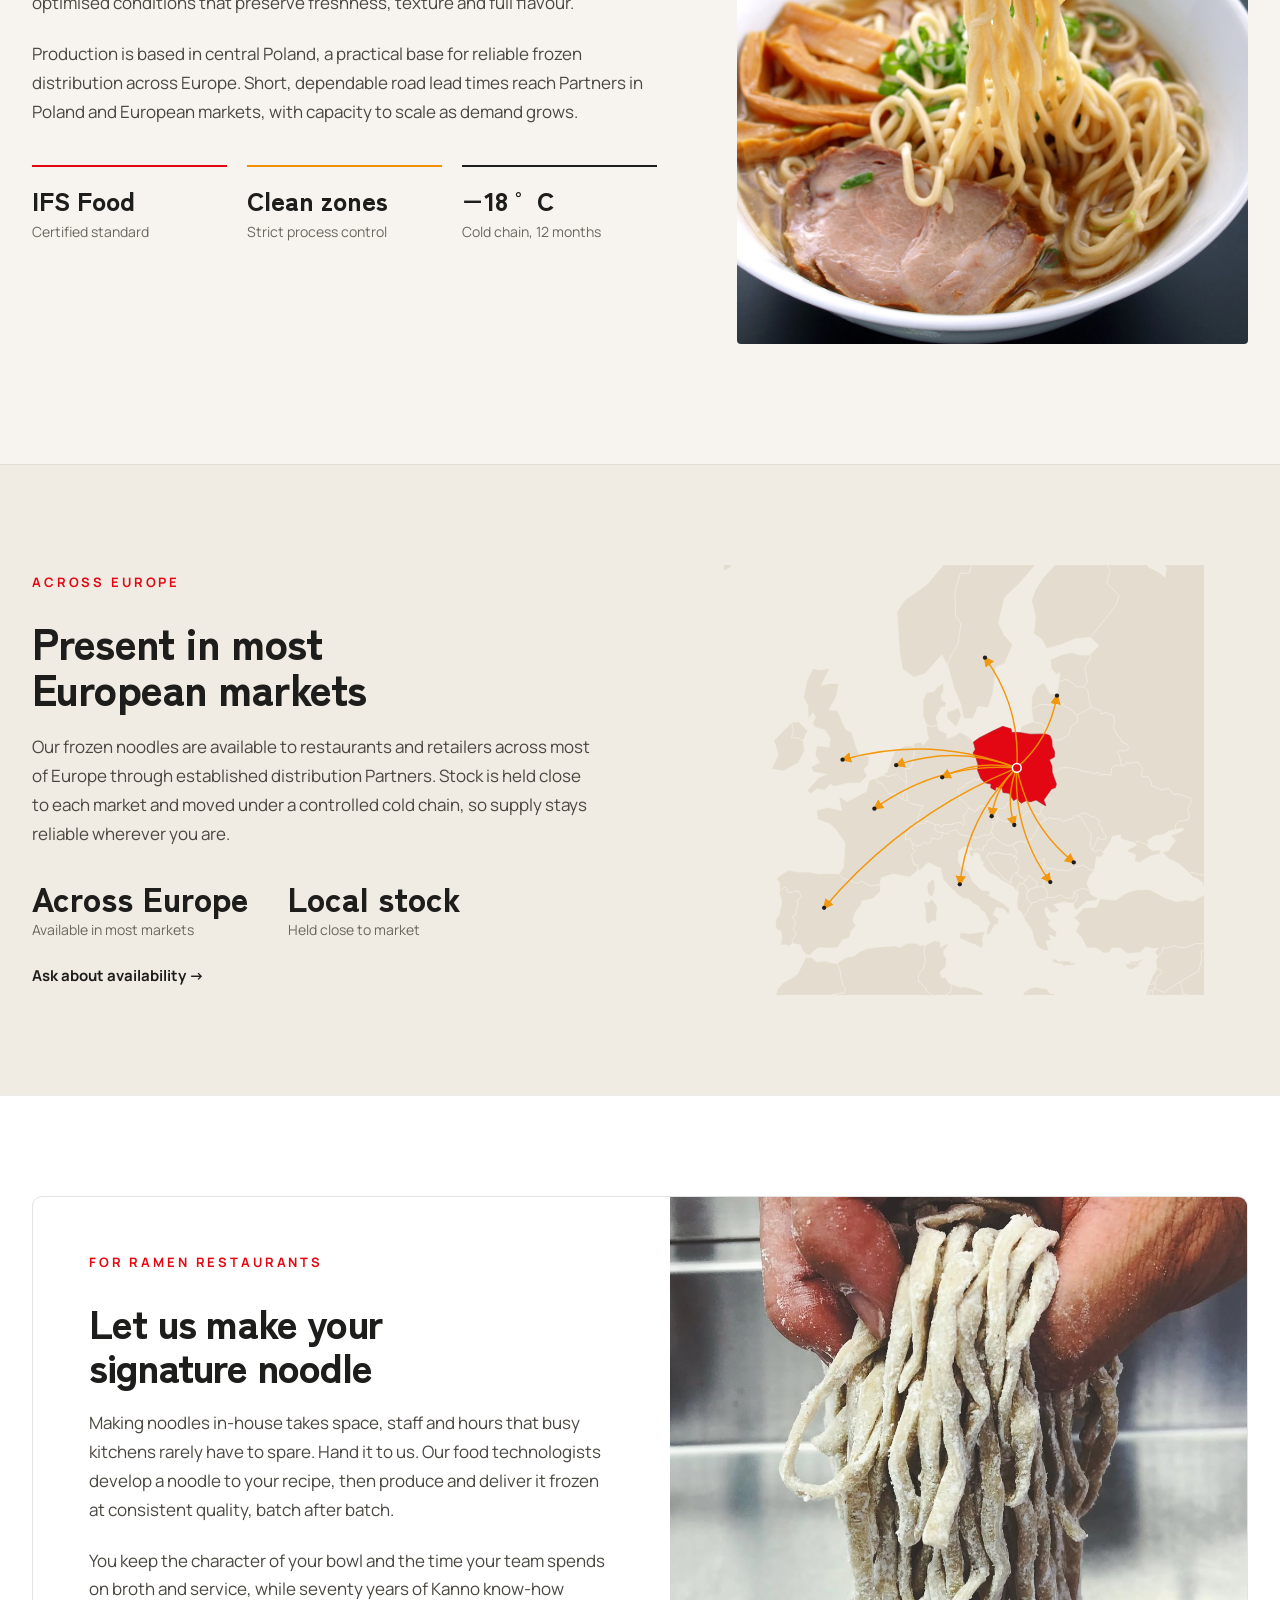
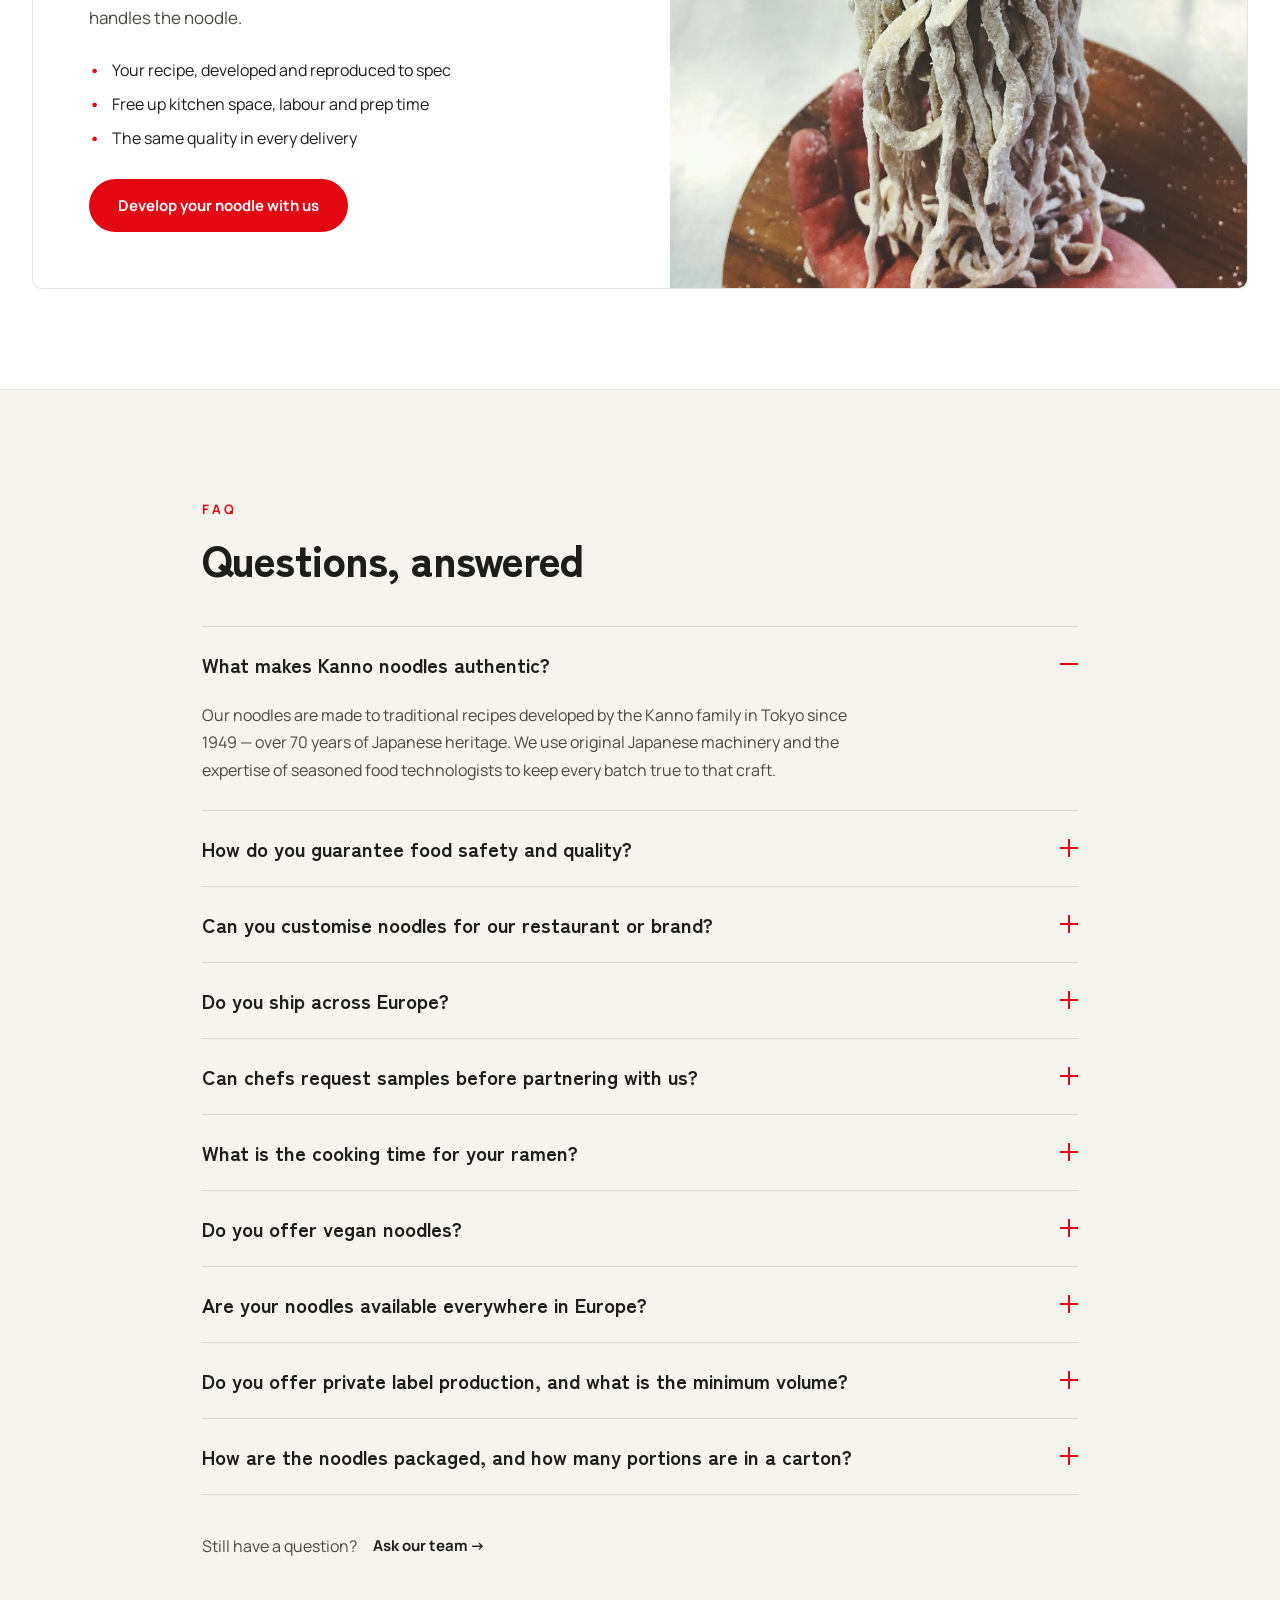
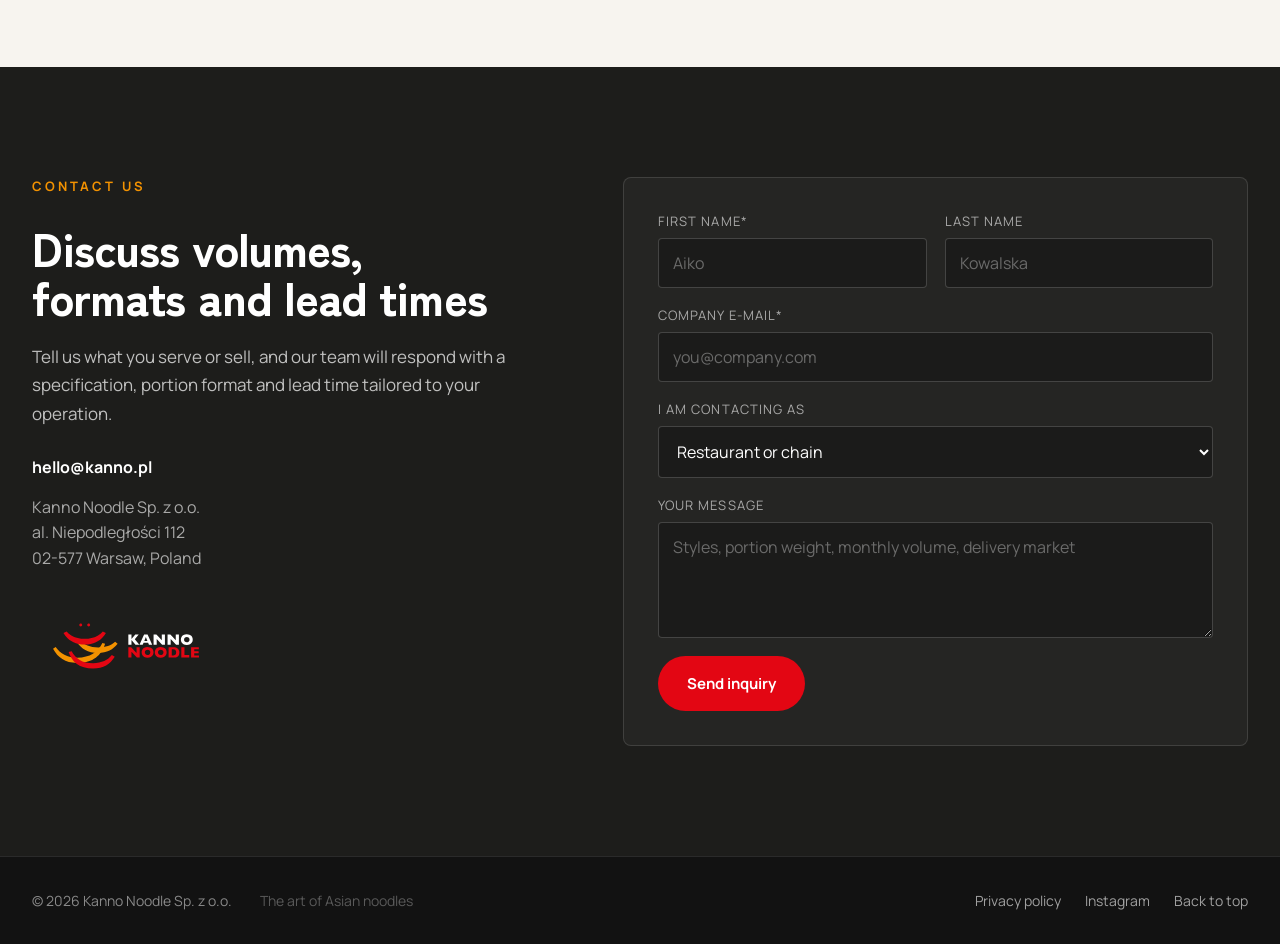
==== commit c12e112f: "Kanno: add the FAQ section and the latest copy revisions Third design bundle, diffed against the pre" ====
--- a/kanno/index.html
+++ b/kanno/index.html
@@ -13,7 +13,7 @@
   <link rel="preconnect" href="https://fonts.googleapis.com">
   <link rel="preconnect" href="https://fonts.gstatic.com" crossorigin>
   <link href="https://fonts.googleapis.com/css2?family=Manrope:wght@400;500;600;700;800&family=Zen+Kaku+Gothic+New:wght@500;700;900&display=swap" rel="stylesheet">
-  <link rel="stylesheet" href="css/style.css?v=6">
+  <link rel="stylesheet" href="css/style.css?v=7">
 </head>
 <body>
 
@@ -28,6 +28,7 @@
       <a href="#production" data-i18n="nav.production">Production</a>
       <a href="#quality" data-i18n="nav.quality">Quality</a>
       <a href="#distribution" data-i18n="nav.distribution">Distribution</a>
+      <a href="#faq" data-i18n="nav.faq">FAQ</a>
       <a href="#contact" data-i18n="nav.contact">Contact</a>
     </nav>
 
@@ -91,8 +92,8 @@
     <div class="about-grid">
       <div data-reveal>
         <div class="eyebrow eyebrow-red" data-i18n="about.eyebrow">About us</div>
+        <p class="body-text" data-i18n="about.body1">For over 70 years, Kanno's family has been perfecting the art of noodle-making in the heart of Tokyo. Since 1949, their passion and precision have brought authentic Japanese noodles to thousands of restaurants across Japan and other regions of Asia, North America, and Australia. Kanno's legacy is grounded in deep knowledge, craftsmanship, and a clear mission to provide safe, high-quality products, contribute to the development of noodle food culture.</p>
         <h2 data-i18n="about.title">A Tokyo legacy with a Polish address</h2>
-        <p class="body-text" data-i18n="about.body1">For over 70 years, Kanno's family has been perfecting the art of noodle-making in the heart of Tokyo. Since 1949, their passion and precision have brought authentic Japanese noodles to thousands of restaurants across Japan and other regions of Asia, North America, and Australia. Kanno's legacy is grounded in deep knowledge, craftsmanship, and a clear mission to provide safe, high-quality products, contribute to the development of noodle food culture.</p>
         <p class="body-text" data-i18n="about.body2">The joint-venture between Mr. Yoshio Kanno and a Polish family-owned business marked the beginning of a unique international partnership. An independent facility was established in Poland, equipped with Japanese production machinery, and supported by Kanno's experienced food technologists. Together, we bring the authenticity of Japanese noodles, built on tradition, mutual trust and a shared commitment to quality.</p>
         <div class="about-flags">
           <img src="assets/japan-poland.png" alt="Japan and Poland" data-i18n-alt="alt.flags">
@@ -245,7 +246,7 @@
       </div>
 
       <div class="products-note" data-reveal>
-        <span data-i18n="products.note">Portion weights available from 100 g to 160 g. Alternative recipes are developed with partners on request.</span>
+        <span data-i18n="products.note">Portion weights available from 100 g to 160 g. Alternative recipes are developed with Partners on request.</span>
         <a href="#contact" data-i18n="products.noteLink">Ask about a custom recipe →</a>
       </div>
     </div>
@@ -273,7 +274,7 @@
         </div>
         <div class="packing-item" data-reveal>
           <h3 data-i18n="production.pack3Title">Ready in about 90 seconds</h3>
-          <p data-i18n="production.pack3Body">From freezer to bowl in around a minute and a half. The result is worthy of any chef, whether it's the first order or the hundredth.</p>
+          <p data-i18n="production.pack3Body">From freezer to bowl in around a minute and a half. Deliver premium noodle with quality texture effortlessly, even during your busiest shifts.</p>
         </div>
       </div>
     </div>
@@ -314,7 +315,7 @@
       <div data-reveal>
         <div class="eyebrow eyebrow-red" data-i18n="distribution.eyebrow">Across Europe</div>
         <h2 data-i18n="distribution.title">Present in most European markets</h2>
-        <p class="body-text" data-i18n="distribution.body">Our frozen noodles are available to restaurants and retailers across most of Europe through established distribution partners. Stock is held close to each market and moved under a controlled cold chain, so supply stays reliable wherever you are.</p>
+        <p class="body-text" data-i18n="distribution.body">Our frozen noodles are available to restaurants and retailers across most of Europe through established distribution Partners. Stock is held close to each market and moved under a controlled cold chain, so supply stays reliable wherever you are.</p>
         <div class="distribution-stats">
           <div>
             <div class="ds-value" data-i18n="distribution.s1v">Across Europe</div>
@@ -352,6 +353,64 @@
         <div class="partner-media" data-reveal>
           <img src="assets/partner-noodles.jpg" alt="Fresh noodles developed to a partner's recipe" data-i18n-alt="alt.partner" loading="lazy">
         </div>
+      </div>
+    </div>
+  </section>
+
+  <!-- ===== FAQ ===== -->
+  <section id="faq" class="faq">
+    <div class="faq-inner">
+      <div class="faq-head" data-reveal>
+        <div class="eyebrow eyebrow-red" data-i18n="faq.eyebrow">FAQ</div>
+        <h2 data-i18n="faq.title">Questions, answered</h2>
+      </div>
+
+      <div class="faq-list" id="faq-list" data-reveal>
+        <div class="faq-item">
+          <h3><button type="button" class="faq-q" aria-expanded="true" aria-controls="faq-a1"><span data-i18n="faq.q1">What makes Kanno noodles authentic?</span><span class="faq-icon" aria-hidden="true"></span></button></h3>
+          <div class="faq-a" id="faq-a1"><p data-i18n="faq.a1">Our noodles are made to traditional recipes developed by the Kanno family in Tokyo since 1949 — over 70 years of Japanese heritage. We use original Japanese machinery and the expertise of seasoned food technologists to keep every batch true to that craft.</p></div>
+        </div>
+        <div class="faq-item">
+          <h3><button type="button" class="faq-q" aria-expanded="false" aria-controls="faq-a2"><span data-i18n="faq.q2">How do you guarantee food safety and quality?</span><span class="faq-icon" aria-hidden="true"></span></button></h3>
+          <div class="faq-a" id="faq-a2"><p data-i18n="faq.a2">Quality comes first at every step. Our facility works to the highest hygiene standards with clearly defined clean zones, and is backed by IFS (International Featured Standards) certification.</p></div>
+        </div>
+        <div class="faq-item">
+          <h3><button type="button" class="faq-q" aria-expanded="false" aria-controls="faq-a3"><span data-i18n="faq.q3">Can you customise noodles for our restaurant or brand?</span><span class="faq-icon" aria-hidden="true"></span></button></h3>
+          <div class="faq-a" id="faq-a3"><p data-i18n="faq.a3">Yes. We work closely with Partners to adapt our noodles to their recipe, format and market. Get in touch and our team will develop a noodle to your specification, then produce and deliver it at consistent quality.</p></div>
+        </div>
+        <div class="faq-item">
+          <h3><button type="button" class="faq-q" aria-expanded="false" aria-controls="faq-a4"><span data-i18n="faq.q4">Do you ship across Europe?</span><span class="faq-icon" aria-hidden="true"></span></button></h3>
+          <div class="faq-a" id="faq-a4"><p data-i18n="faq.a4">Yes. Based in central Poland, close to major road and logistics networks, our facility is well placed for fast, reliable frozen distribution to Partners across Europe through our distribution network.</p></div>
+        </div>
+        <div class="faq-item">
+          <h3><button type="button" class="faq-q" aria-expanded="false" aria-controls="faq-a5"><span data-i18n="faq.q5">Can chefs request samples before partnering with us?</span><span class="faq-icon" aria-hidden="true"></span></button></h3>
+          <div class="faq-a" id="faq-a5"><p data-i18n="faq.a5">Of course — taste and texture are everything in Japanese cuisine. We are happy to provide sample packs through our distributors so chefs can test our noodles with their own broths and judge the quality first hand.</p></div>
+        </div>
+        <div class="faq-item">
+          <h3><button type="button" class="faq-q" aria-expanded="false" aria-controls="faq-a6"><span data-i18n="faq.q6">What is the cooking time for your ramen?</span><span class="faq-icon" aria-hidden="true"></span></button></h3>
+          <div class="faq-a" id="faq-a6"><p data-i18n="faq.a6">It depends on the thickness of the noodle and the hydration of the dough, but generally ranges from a rapid 60 seconds up to about 3 minutes — a real help for keeping service moving during busy hours.</p></div>
+        </div>
+        <div class="faq-item">
+          <h3><button type="button" class="faq-q" aria-expanded="false" aria-controls="faq-a7"><span data-i18n="faq.q7">Do you offer vegan noodles?</span><span class="faq-icon" aria-hidden="true"></span></button></h3>
+          <div class="faq-a" id="faq-a7"><p data-i18n="faq.a7">Not at the moment. Our team is actively developing them and we hope to add noodles suitable for vegans to the range before long.</p></div>
+        </div>
+        <div class="faq-item">
+          <h3><button type="button" class="faq-q" aria-expanded="false" aria-controls="faq-a8"><span data-i18n="faq.q8">Are your noodles available everywhere in Europe?</span><span class="faq-icon" aria-hidden="true"></span></button></h3>
+          <div class="faq-a" id="faq-a8"><p data-i18n="faq.a8">We supply Partners across many European markets, though we are not yet present in every country. If you are in a region where we do not yet have a presence, please contact us — we are always keen to find logistics solutions and build new distribution partnerships across Europe.</p></div>
+        </div>
+        <div class="faq-item">
+          <h3><button type="button" class="faq-q" aria-expanded="false" aria-controls="faq-a9"><span data-i18n="faq.q9">Do you offer private label production, and what is the minimum volume?</span><span class="faq-icon" aria-hidden="true"></span></button></h3>
+          <div class="faq-a" id="faq-a9"><p data-i18n="faq.a9">Yes. We offer private label manufacturing and can tailor recipe, thickness and packaging to your brand. Minimum volumes depend on the specifics of the project, so please reach out directly to discuss the details.</p></div>
+        </div>
+        <div class="faq-item">
+          <h3><button type="button" class="faq-q" aria-expanded="false" aria-controls="faq-a10"><span data-i18n="faq.q10">How are the noodles packaged, and how many portions are in a carton?</span><span class="faq-icon" aria-hidden="true"></span></button></h3>
+          <div class="faq-a" id="faq-a10"><p data-i18n="faq.a10">Our standard format is 10 foil packs per carton, with 5 portions in each pack — 50 portions per carton. This protects food safety and freshness. We are also working on smaller packaging options to suit a wider range of businesses.</p></div>
+        </div>
+      </div>
+
+      <div class="faq-foot" data-reveal>
+        <span data-i18n="faq.still">Still have a question?</span>
+        <a class="text-link" href="#contact" data-i18n="faq.link">Ask our team →</a>
       </div>
     </div>
   </section>
@@ -416,7 +475,7 @@
   </div>
 </footer>
 
-<script src="js/i18n.js?v=6"></script>
-<script src="js/main.js?v=6"></script>
+<script src="js/i18n.js?v=7"></script>
+<script src="js/main.js?v=7"></script>
 </body>
 </html>
--- a/kanno/css/style.css
+++ b/kanno/css/style.css
@@ -788,6 +788,111 @@
 }
 
 /* ==========================================================================
+   FAQ
+   ========================================================================== */
+
+.faq {
+  background: var(--cream);
+  border-top: 1px solid var(--hair-soft);
+}
+
+.faq-inner {
+  max-width: 940px;
+  margin: 0 auto;
+  padding: 110px var(--gut);
+}
+
+.faq-head { margin-bottom: 44px; }
+.faq h2 { font-size: clamp(32px, 3.4vw, 50px); margin-top: 18px; }
+
+.faq-list { border-top: 1px solid var(--hair); }
+.faq-item { border-bottom: 1px solid var(--hair); }
+.faq-item h3 { margin: 0; font-weight: inherit; font-size: inherit; }
+
+.faq-q {
+  width: 100%;
+  display: flex;
+  align-items: flex-start;
+  justify-content: space-between;
+  gap: 24px;
+  padding: 24px 0;
+  background: none;
+  border: 0;
+  text-align: left;
+  cursor: pointer;
+  font-family: var(--display);
+  font-weight: 700;
+  font-size: 20px;
+  line-height: 1.35;
+  color: var(--ink);
+}
+
+.faq-q:hover { color: var(--red); }
+
+.faq-icon {
+  flex: none;
+  position: relative;
+  width: 18px;
+  height: 18px;
+  margin-top: 4px;
+}
+
+/* Plus sign drawn in CSS: the vertical stroke rotates away when open. */
+.faq-icon::before,
+.faq-icon::after {
+  content: '';
+  position: absolute;
+  top: 50%;
+  left: 0;
+  width: 100%;
+  height: 2px;
+  margin-top: -1px;
+  background: var(--red);
+  transition: transform 0.28s cubic-bezier(.22,.7,.3,1);
+}
+
+.faq-item.collapsed .faq-icon::after { transform: rotate(90deg); }
+
+/* Answers are open by default, so the text is present and readable with
+   JavaScript off — and to search engines. main.js collapses them on load. */
+.faq-a {
+  display: grid;
+  grid-template-rows: 1fr;
+  transition: grid-template-rows 0.32s cubic-bezier(.22,.7,.3,1);
+}
+
+.faq-item.collapsed .faq-a { grid-template-rows: 0fr; }
+
+.faq-a > p {
+  overflow: hidden;
+  margin: 0;
+  font-size: 16px;
+  line-height: 1.7;
+  color: var(--body);
+  max-width: 68ch;
+}
+
+/* Padding only while open — on a collapsed row it would not shrink with the
+   row and would leave a strip of the answer showing. */
+.faq-item:not(.collapsed) .faq-a > p { padding-bottom: 26px; }
+
+.faq-foot {
+  margin-top: 40px;
+  display: flex;
+  align-items: center;
+  gap: 16px;
+  flex-wrap: wrap;
+  font-size: 16px;
+  color: var(--body);
+}
+
+.faq-foot .text-link { margin-top: 0; }
+
+@media (prefers-reduced-motion: reduce) {
+  .faq-a, .faq-icon::before, .faq-icon::after { transition: none; }
+}
+
+/* ==========================================================================
    Contact
    ========================================================================== */
 
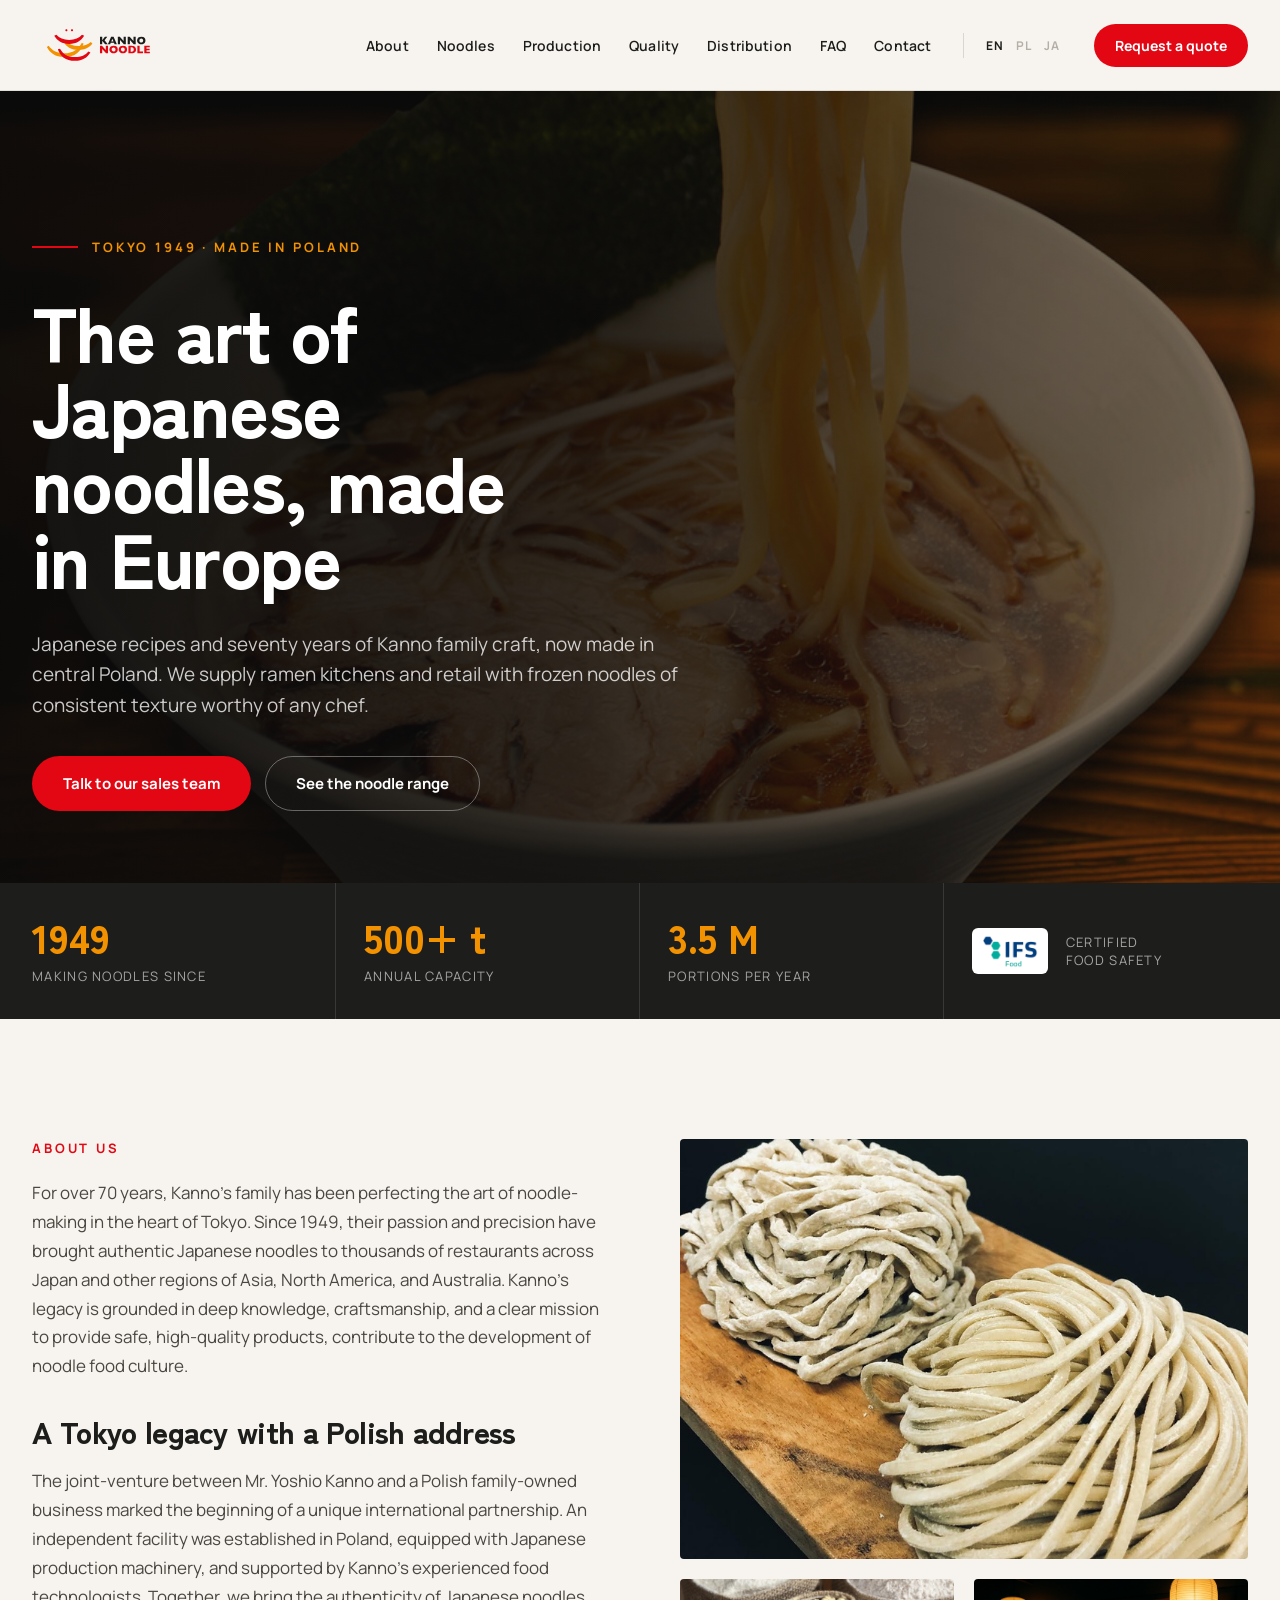
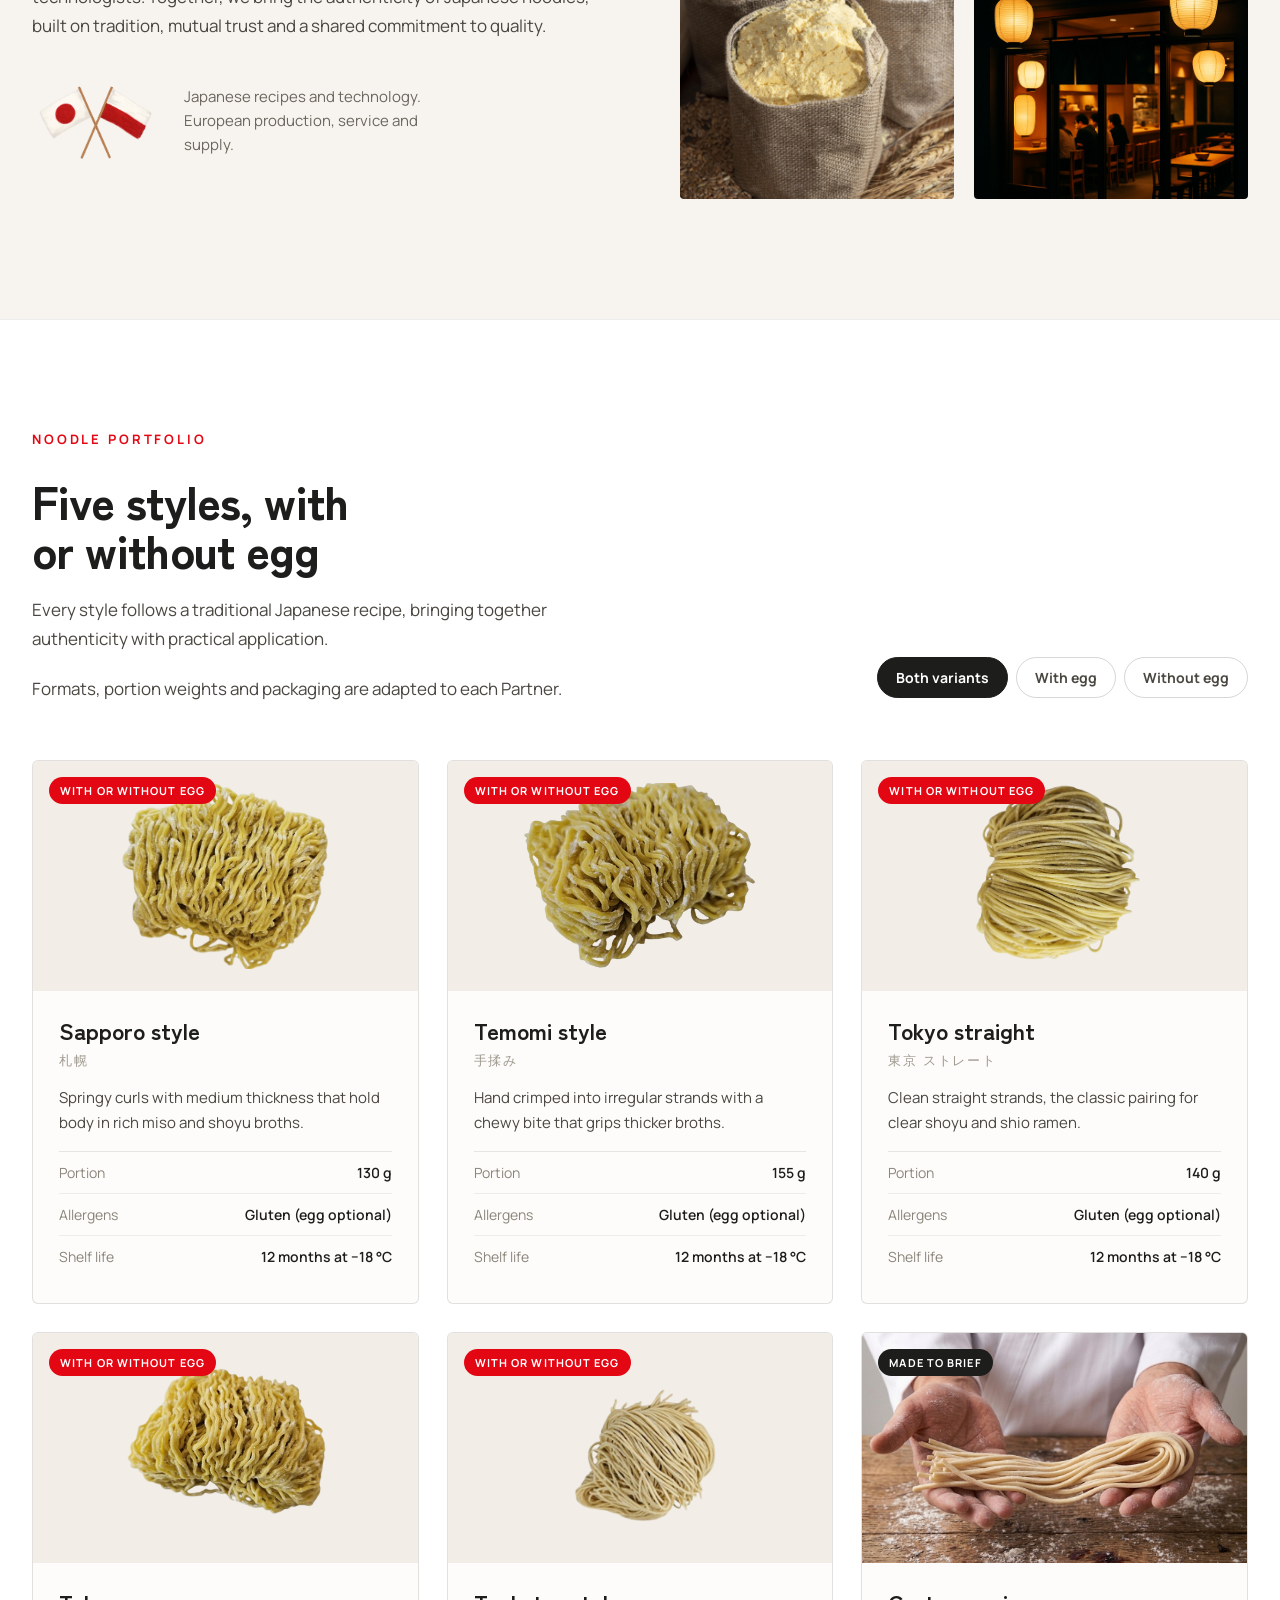
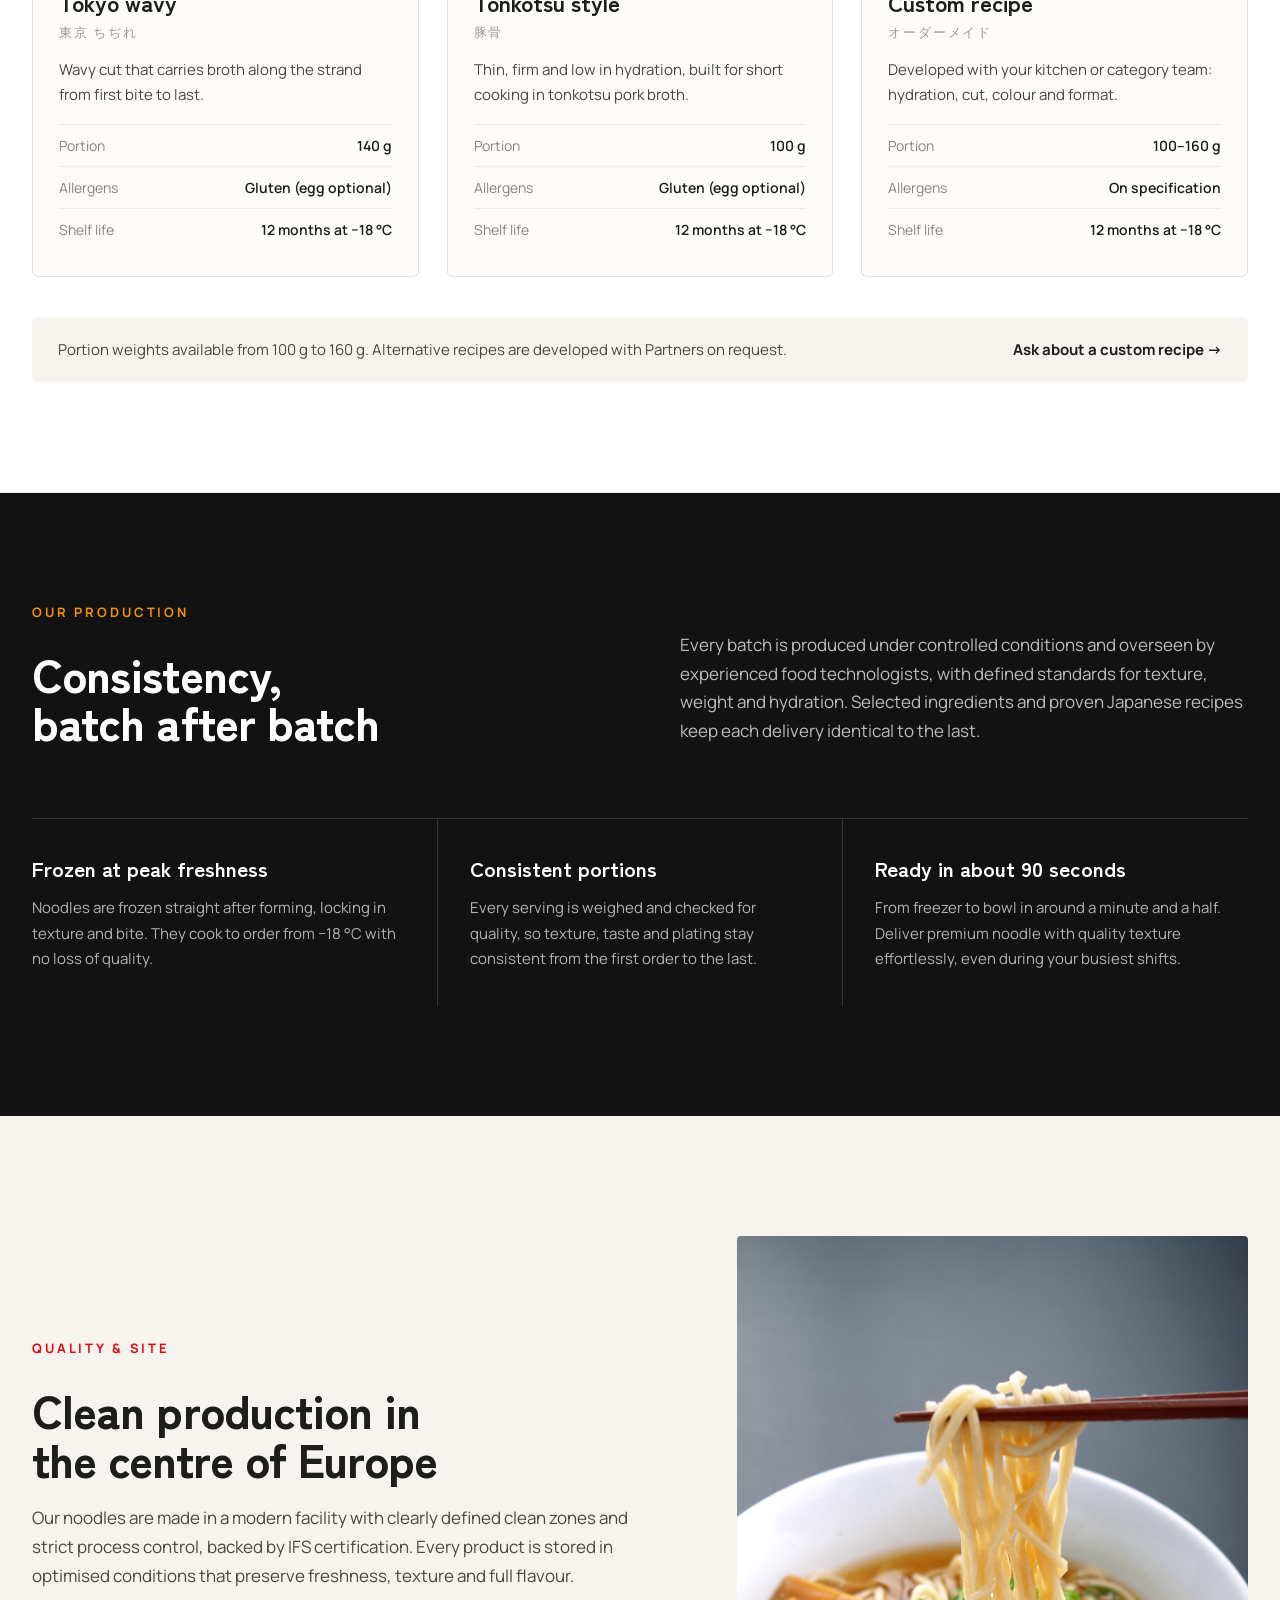
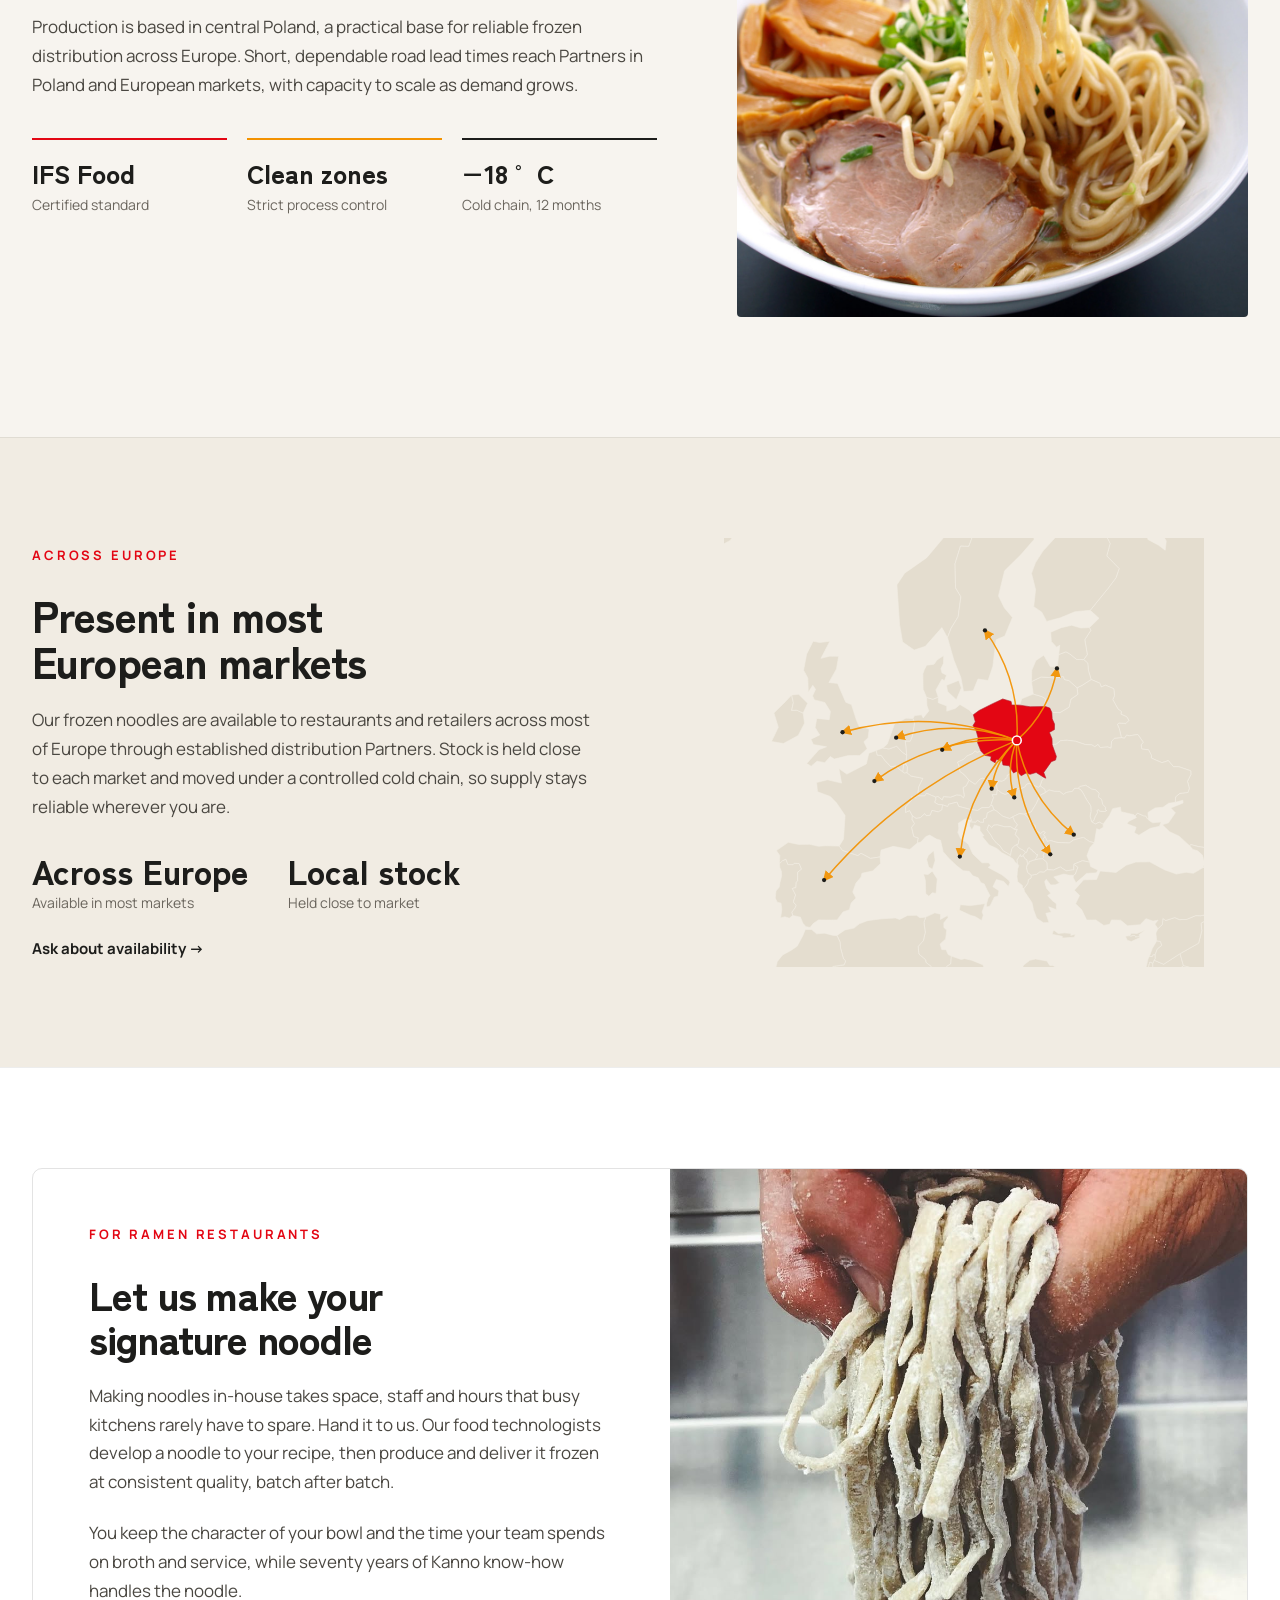
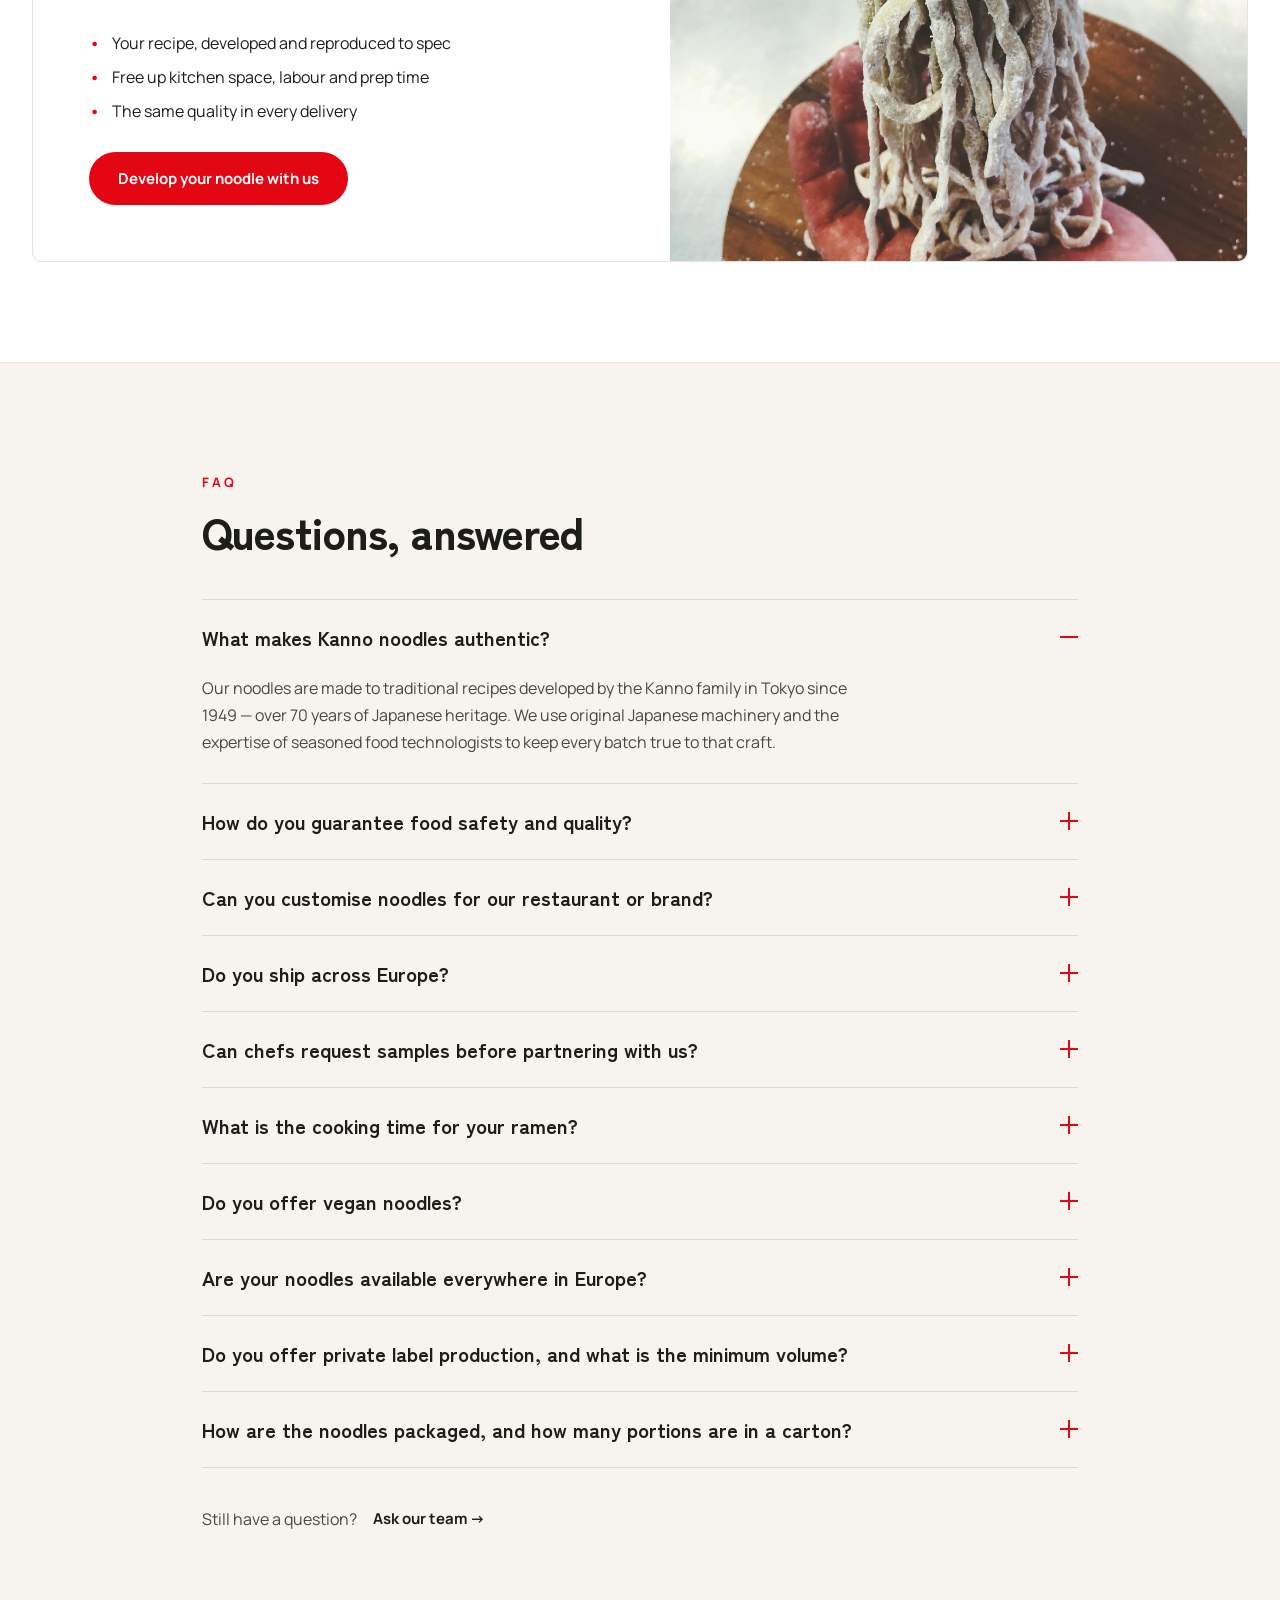
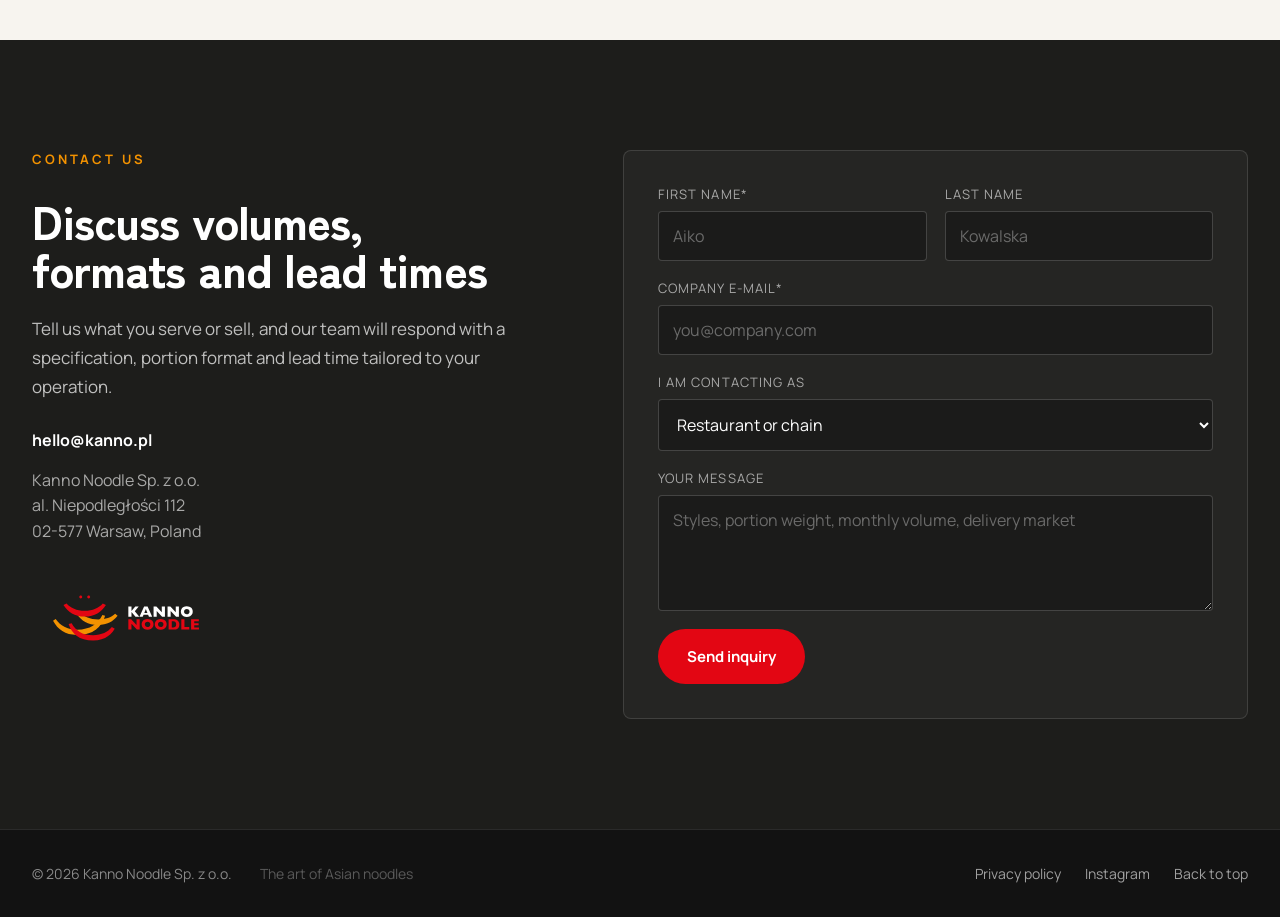
==== commit ecd25814: "Kanno: mirror the Polish 'noodle' rewrite and the smaller About heading Keeps the copy on the live G" ====
--- a/kanno/index.html
+++ b/kanno/index.html
@@ -13,7 +13,7 @@
   <link rel="preconnect" href="https://fonts.googleapis.com">
   <link rel="preconnect" href="https://fonts.gstatic.com" crossorigin>
   <link href="https://fonts.googleapis.com/css2?family=Manrope:wght@400;500;600;700;800&family=Zen+Kaku+Gothic+New:wght@500;700;900&display=swap" rel="stylesheet">
-  <link rel="stylesheet" href="css/style.css?v=7">
+  <link rel="stylesheet" href="css/style.css?v=8">
 </head>
 <body>
 
@@ -475,7 +475,7 @@
   </div>
 </footer>
 
-<script src="js/i18n.js?v=7"></script>
-<script src="js/main.js?v=7"></script>
+<script src="js/i18n.js?v=8"></script>
+<script src="js/main.js?v=8"></script>
 </body>
 </html>
--- a/kanno/css/style.css
+++ b/kanno/css/style.css
@@ -327,6 +327,18 @@
   align-items: start;
 }
 
+/* This heading sits between two paragraphs rather than at the top of its
+   section, so it is set smaller than the other section headings. At the full
+   54px it interrupts the reading flow instead of organising it, and in Polish
+   and Japanese it wraps onto a second line and swamps the column. */
+.about h2 {
+  font-size: clamp(26px, 2.4vw, 38px);
+  line-height: 1.18;
+  margin-top: 32px;
+}
+
+.about h2 + .body-text { margin-top: 18px; }
+
 .about-flags {
   display: flex;
   gap: 20px;
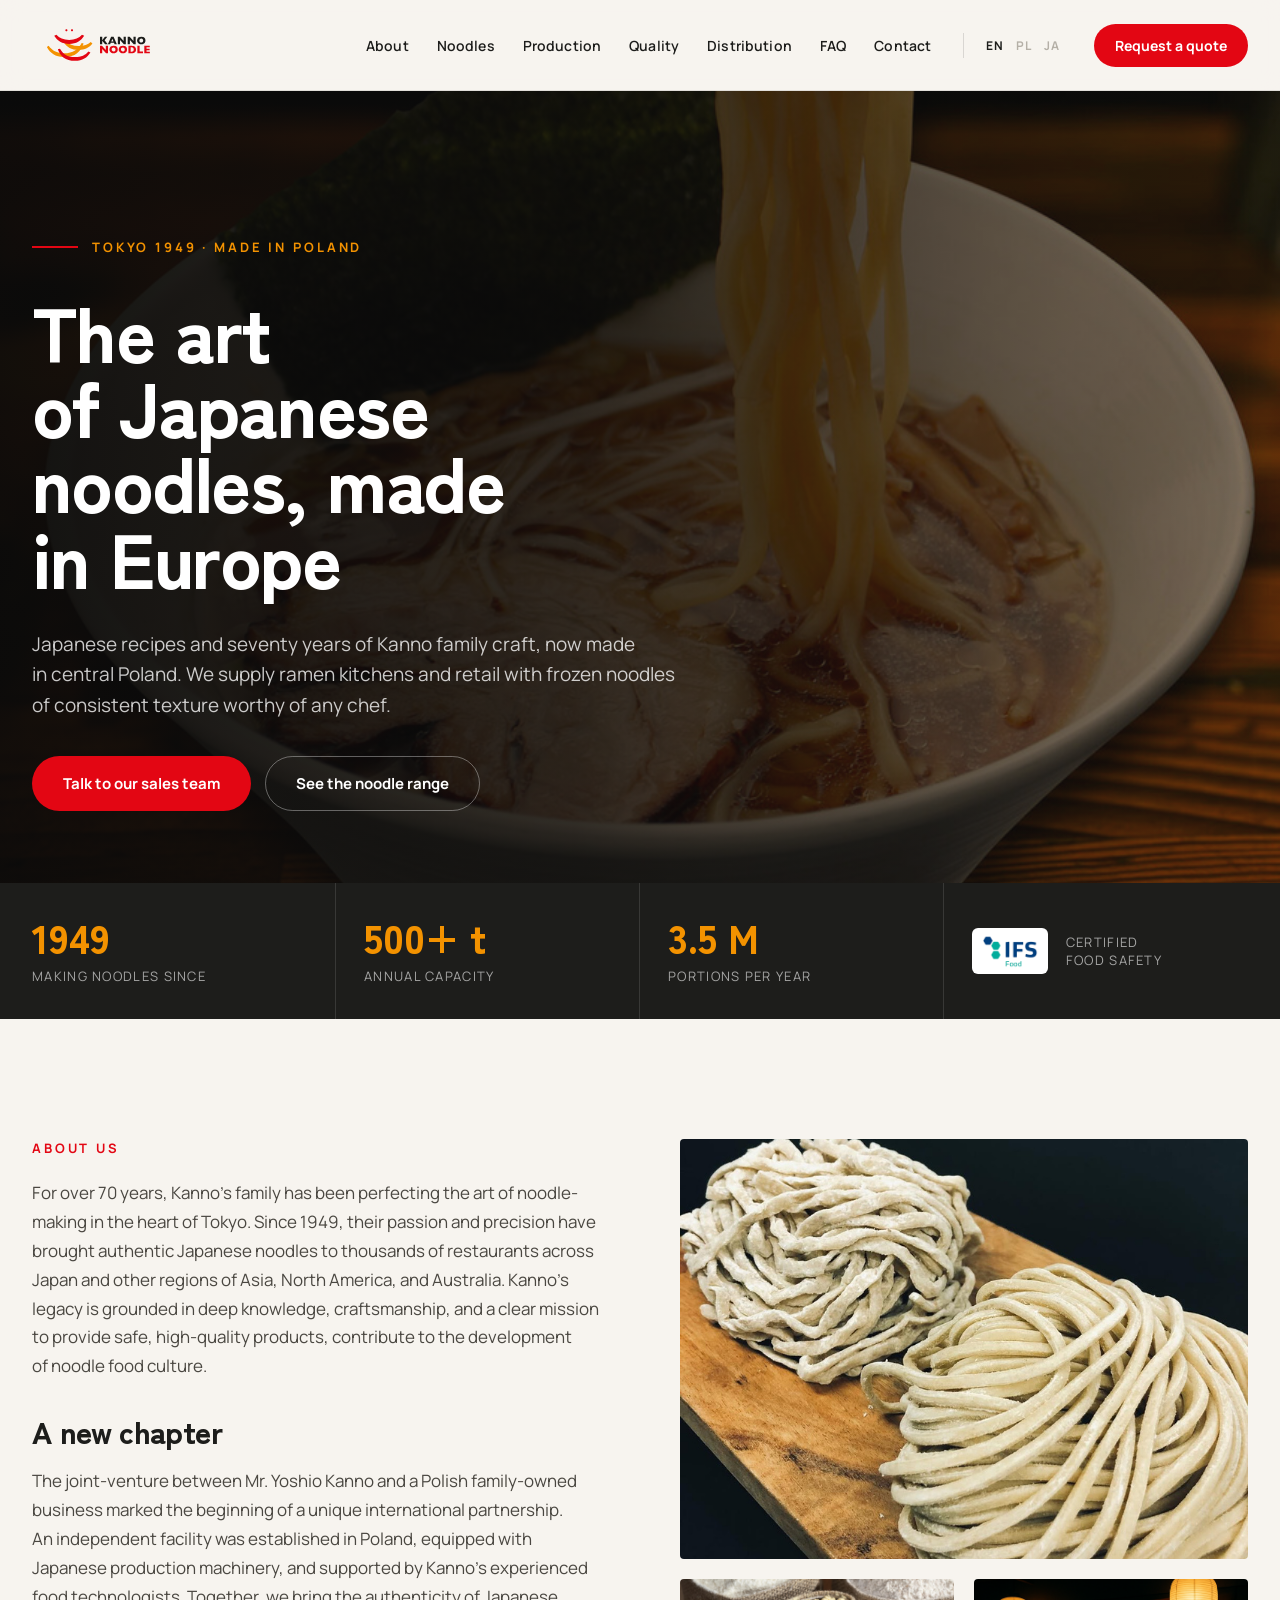
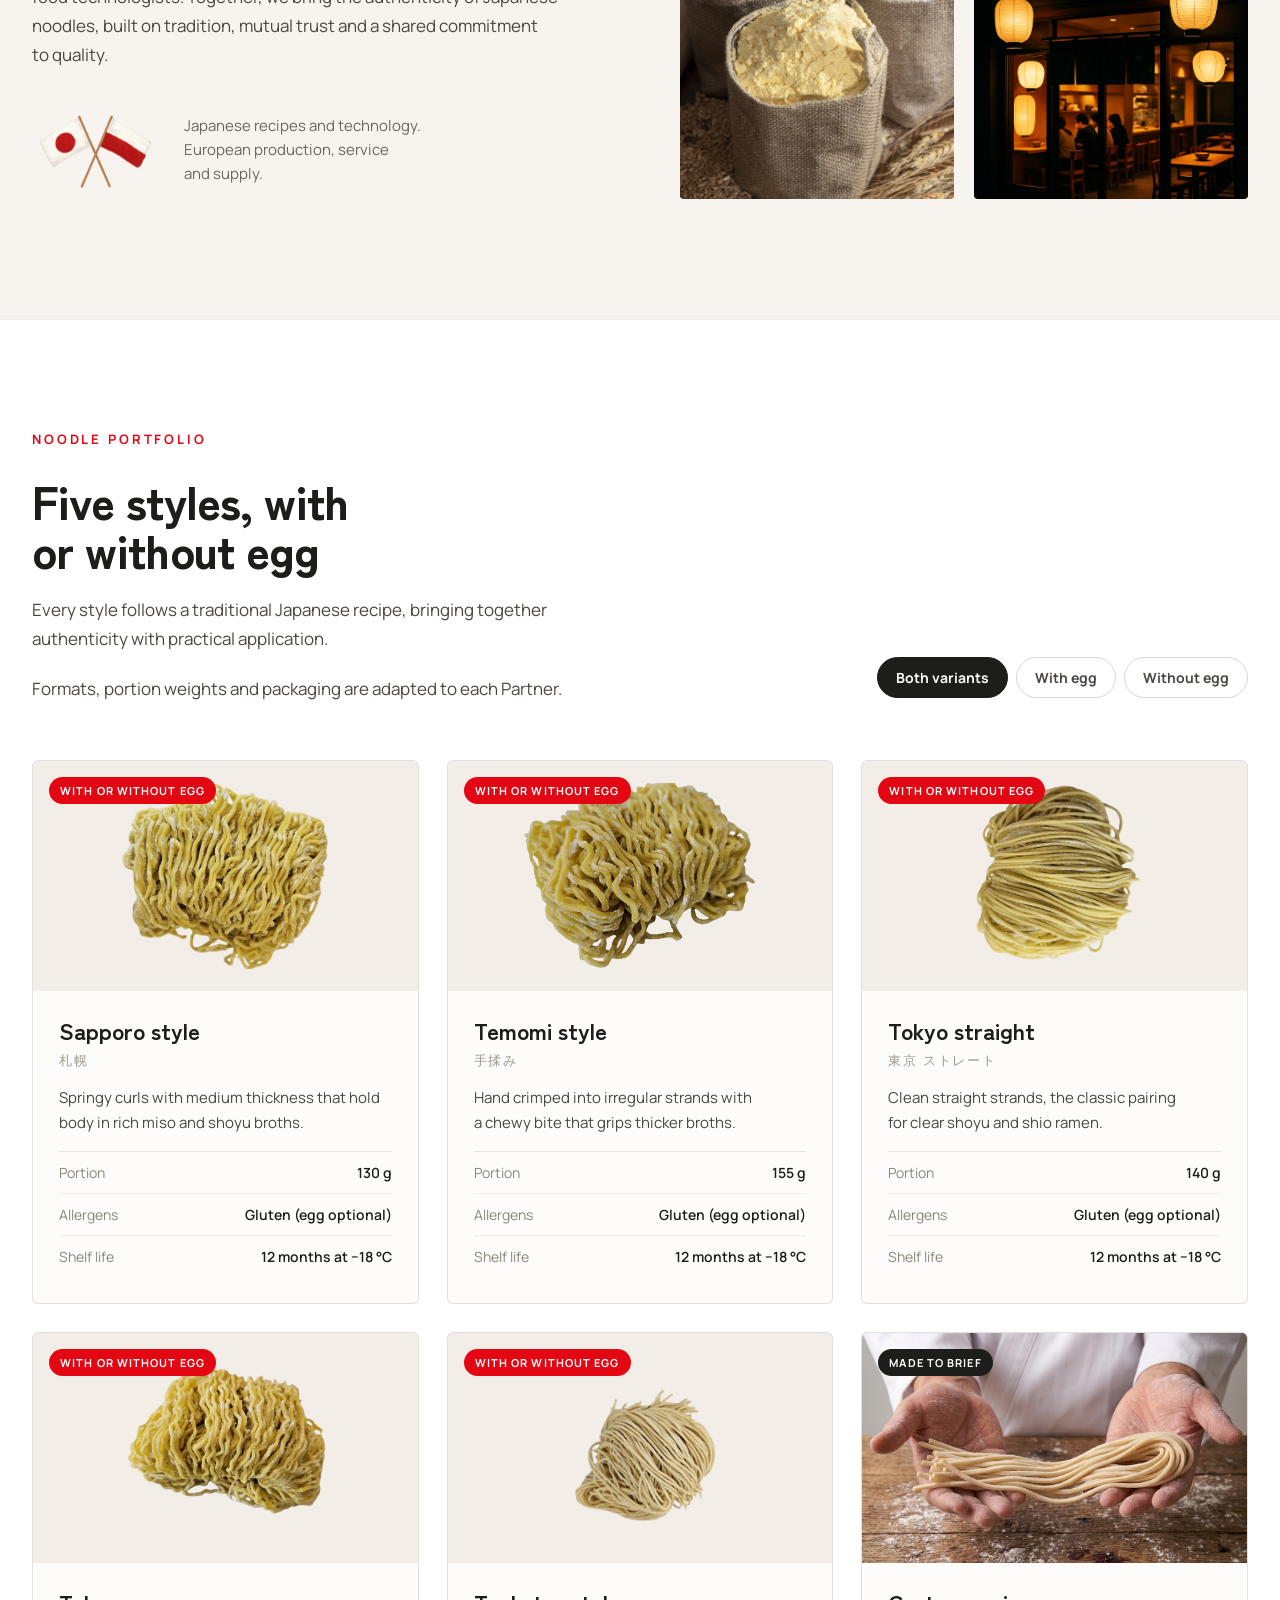
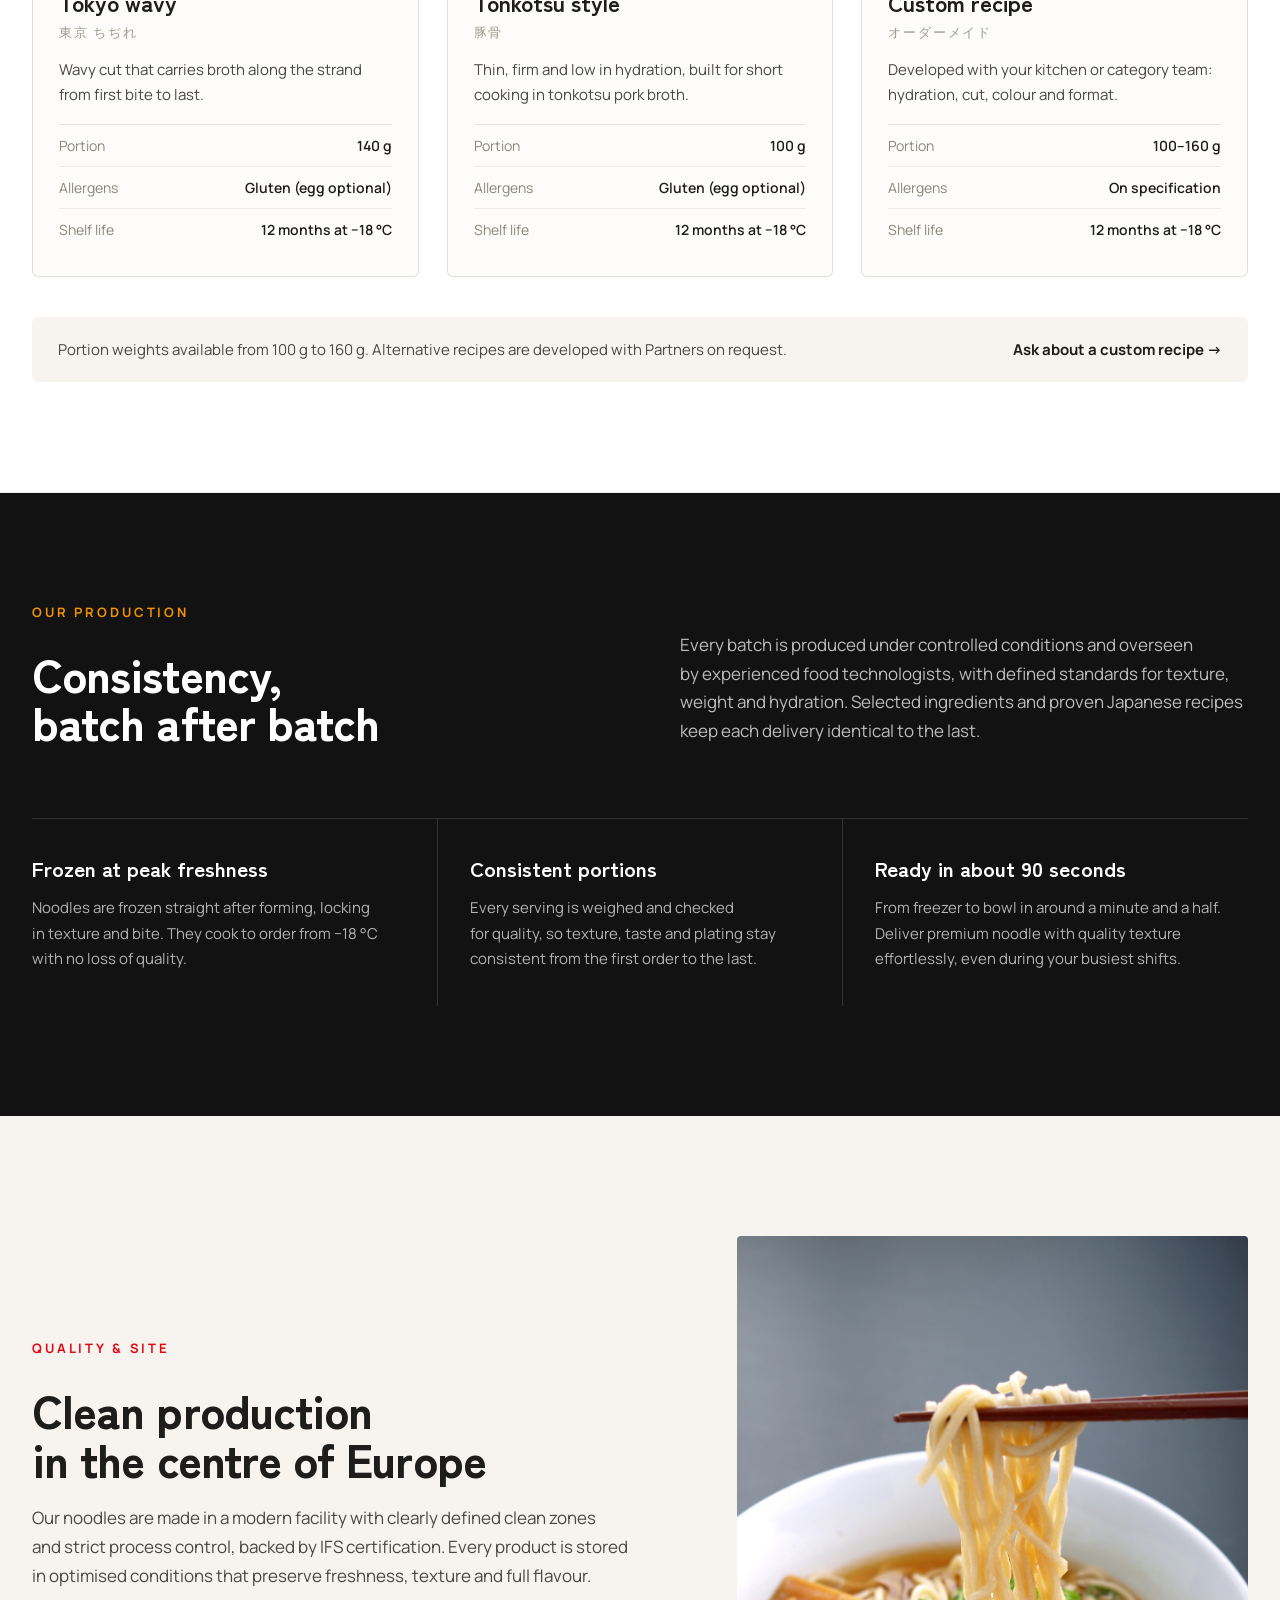
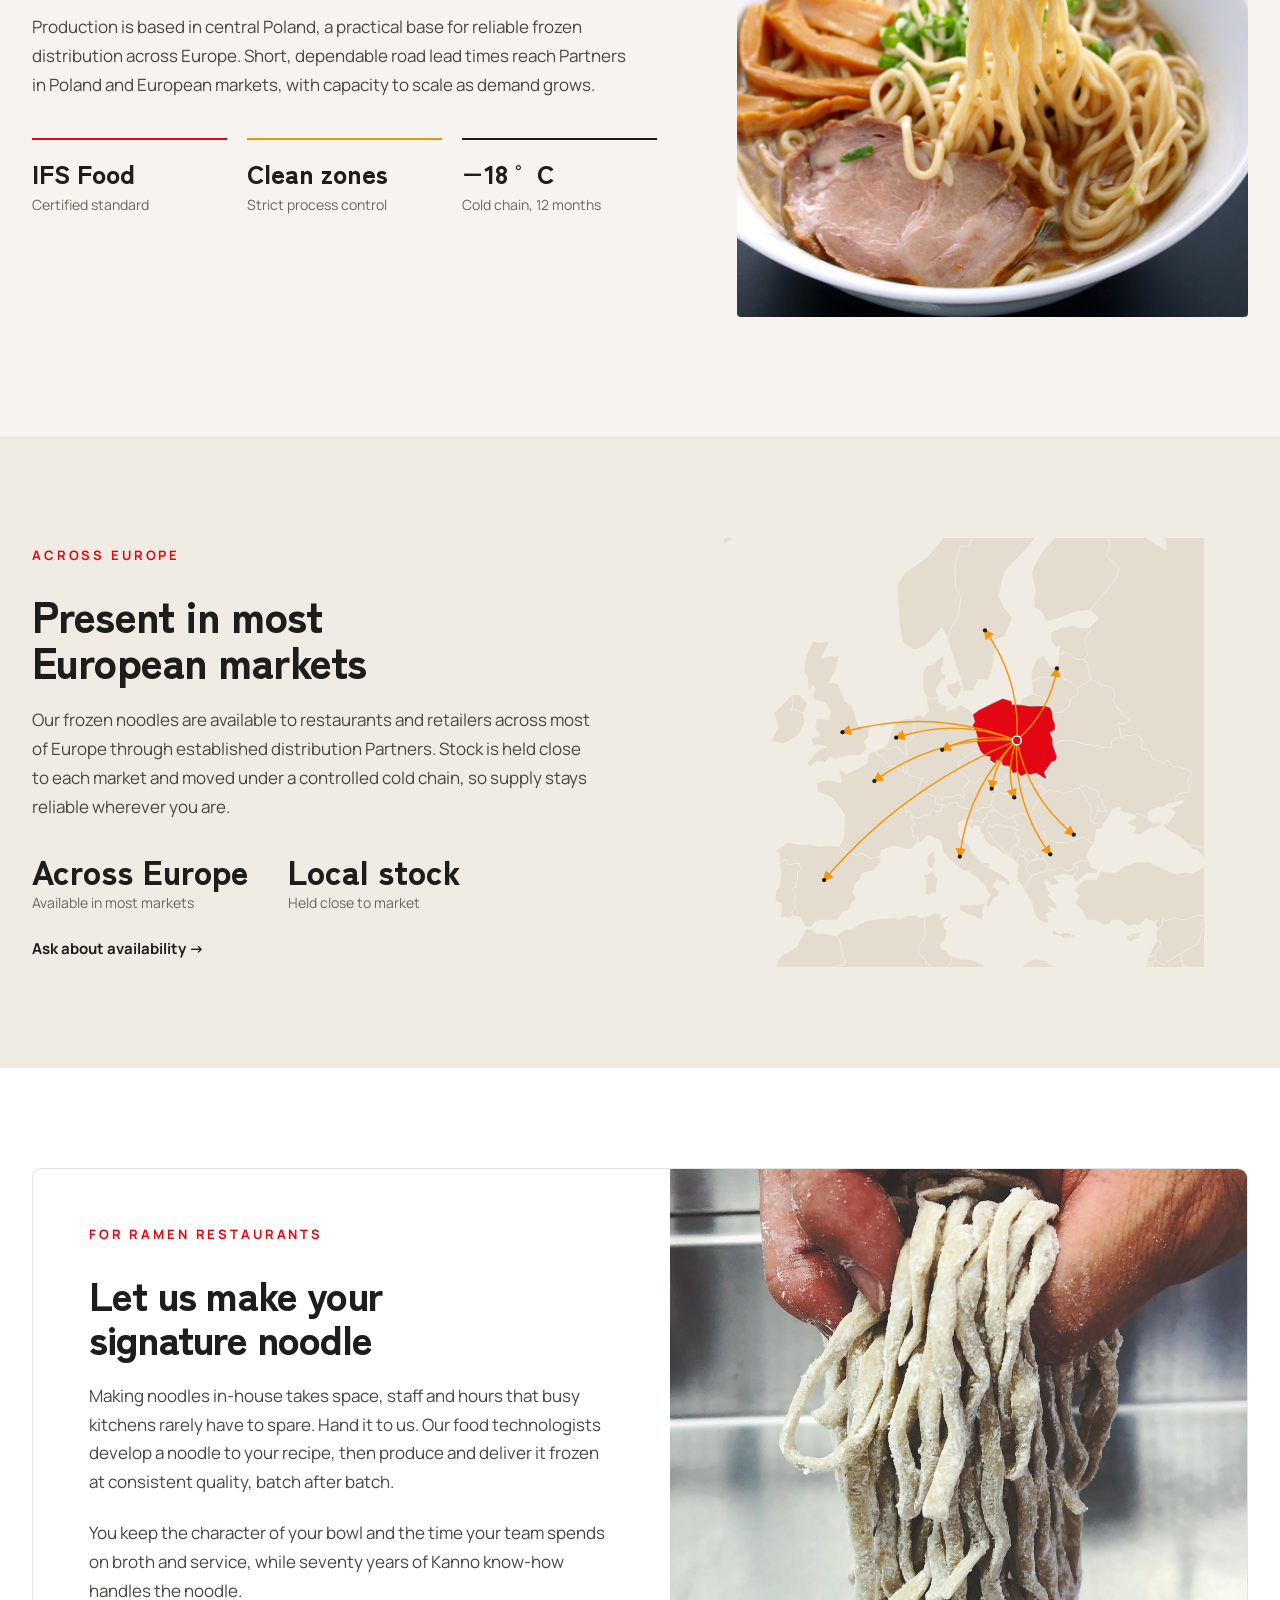
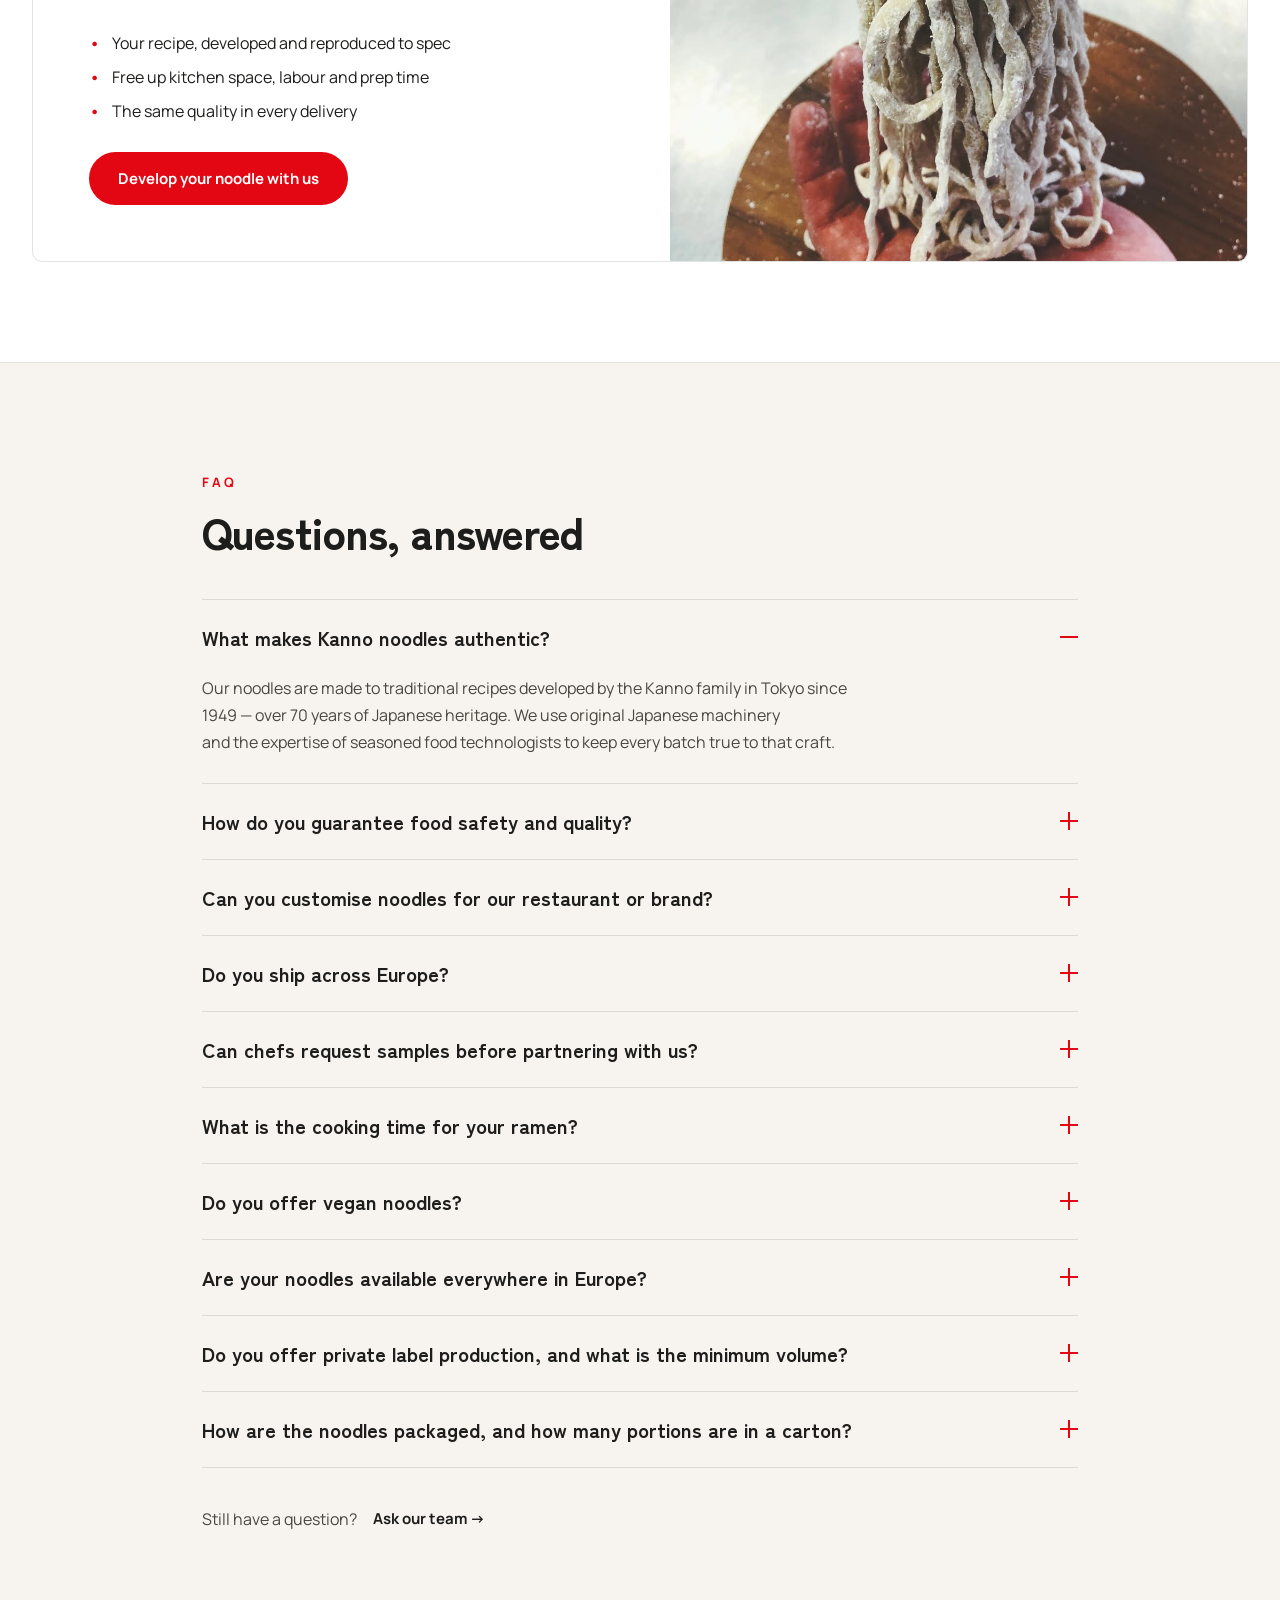
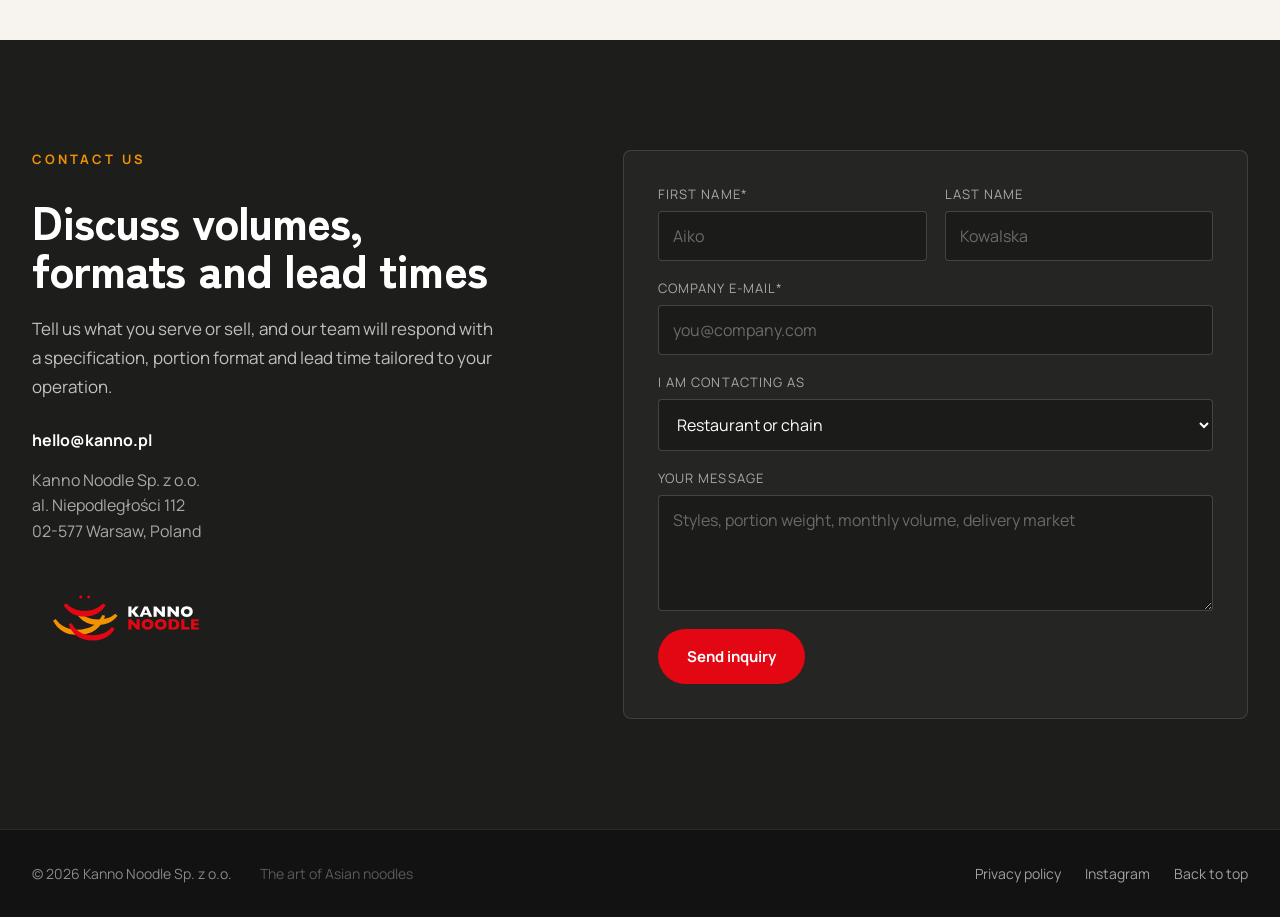
==== commit 3f727daa: "Kanno: mirror 'A new chapter' heading and the non-breaking space rules Keeps the live GitHub Pages p" ====
--- a/kanno/index.html
+++ b/kanno/index.html
@@ -13,7 +13,7 @@
   <link rel="preconnect" href="https://fonts.googleapis.com">
   <link rel="preconnect" href="https://fonts.gstatic.com" crossorigin>
   <link href="https://fonts.googleapis.com/css2?family=Manrope:wght@400;500;600;700;800&family=Zen+Kaku+Gothic+New:wght@500;700;900&display=swap" rel="stylesheet">
-  <link rel="stylesheet" href="css/style.css?v=8">
+  <link rel="stylesheet" href="css/style.css?v=9">
 </head>
 <body>
 
@@ -475,7 +475,7 @@
   </div>
 </footer>
 
-<script src="js/i18n.js?v=8"></script>
-<script src="js/main.js?v=8"></script>
+<script src="js/i18n.js?v=9"></script>
+<script src="js/main.js?v=9"></script>
 </body>
 </html>
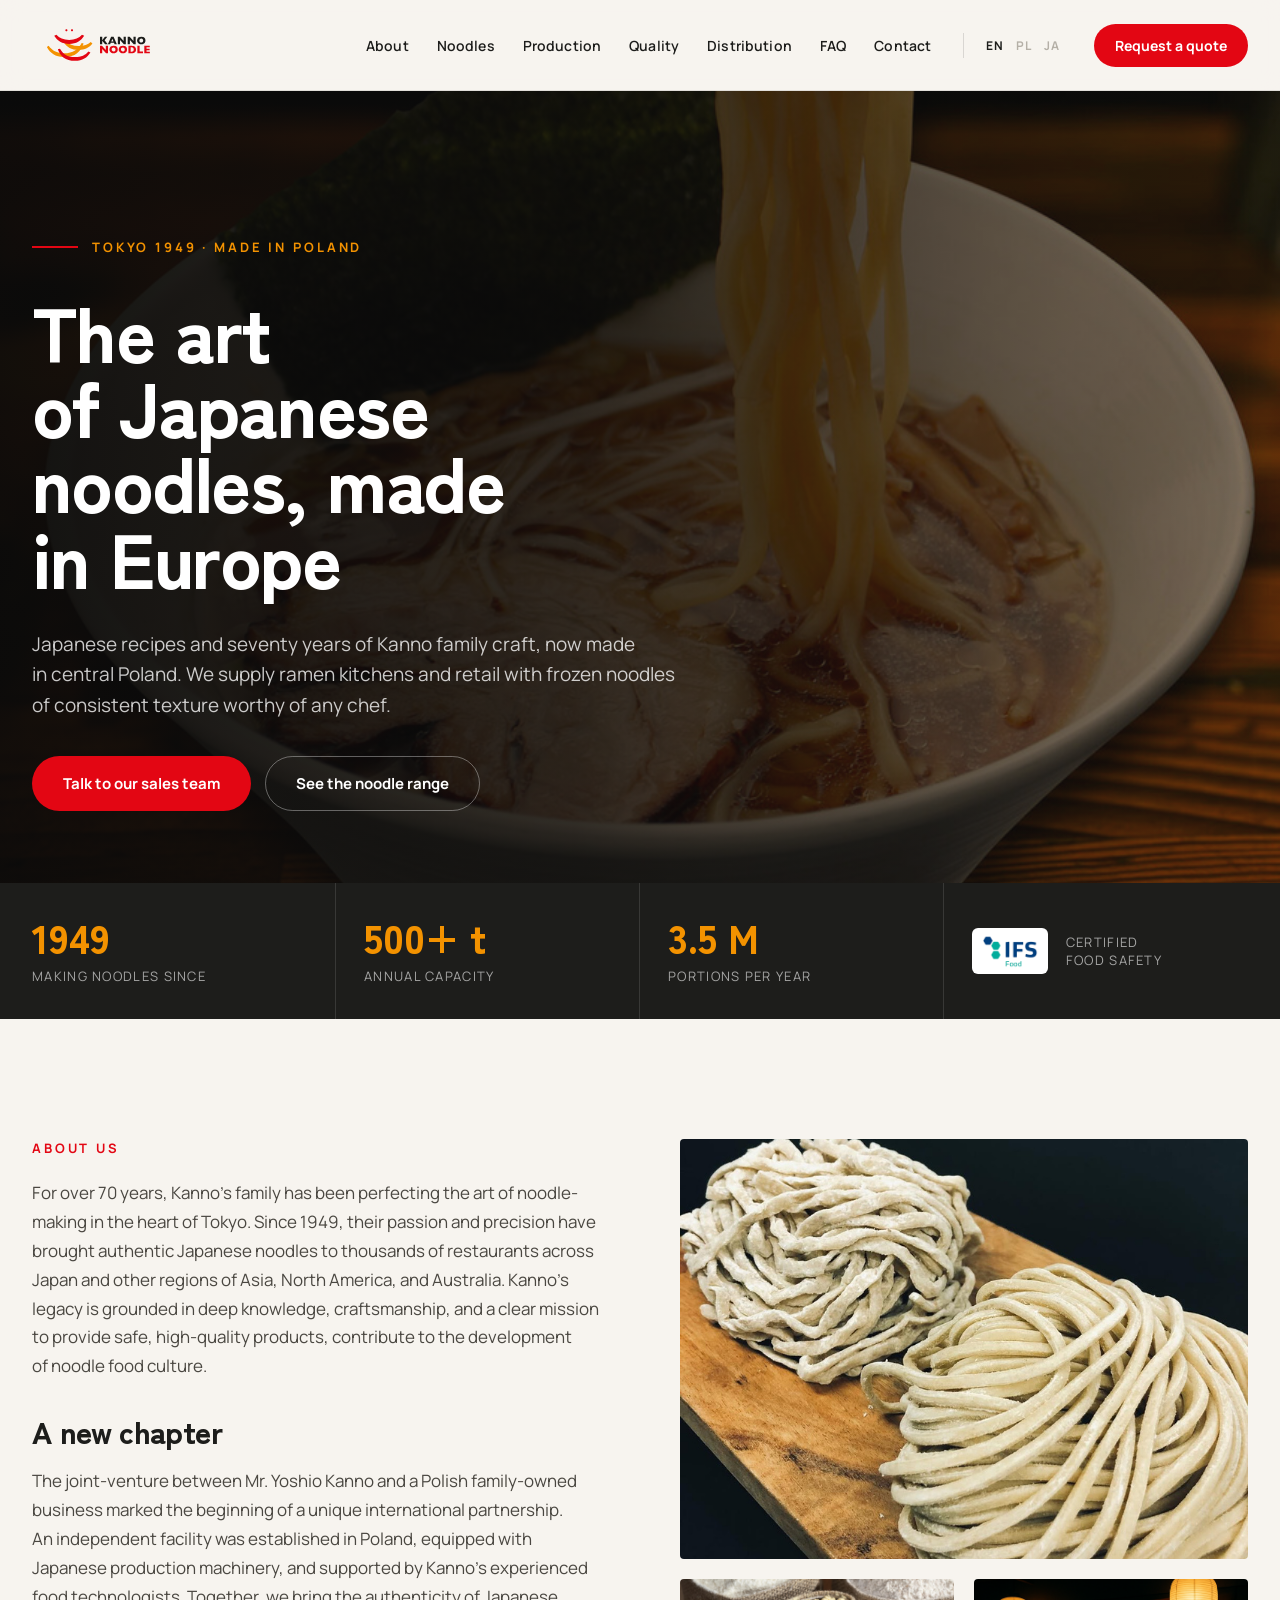
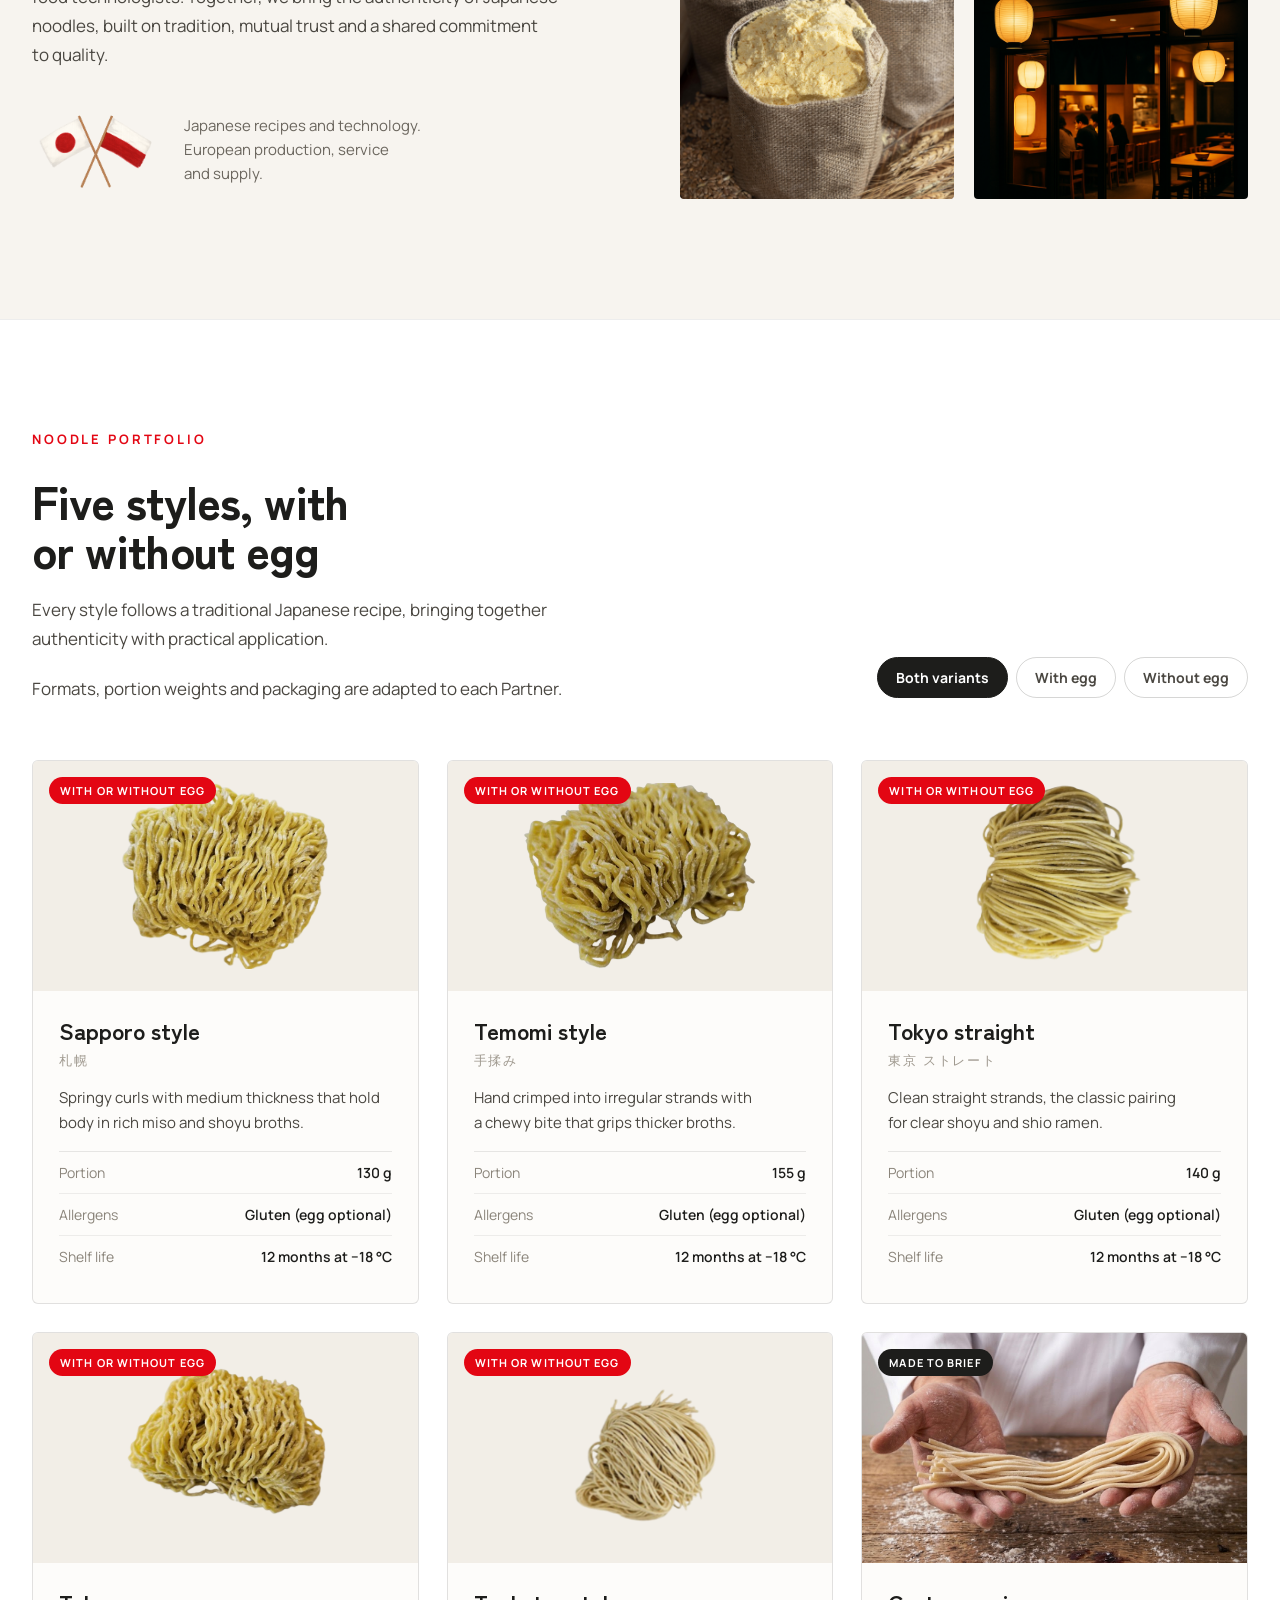
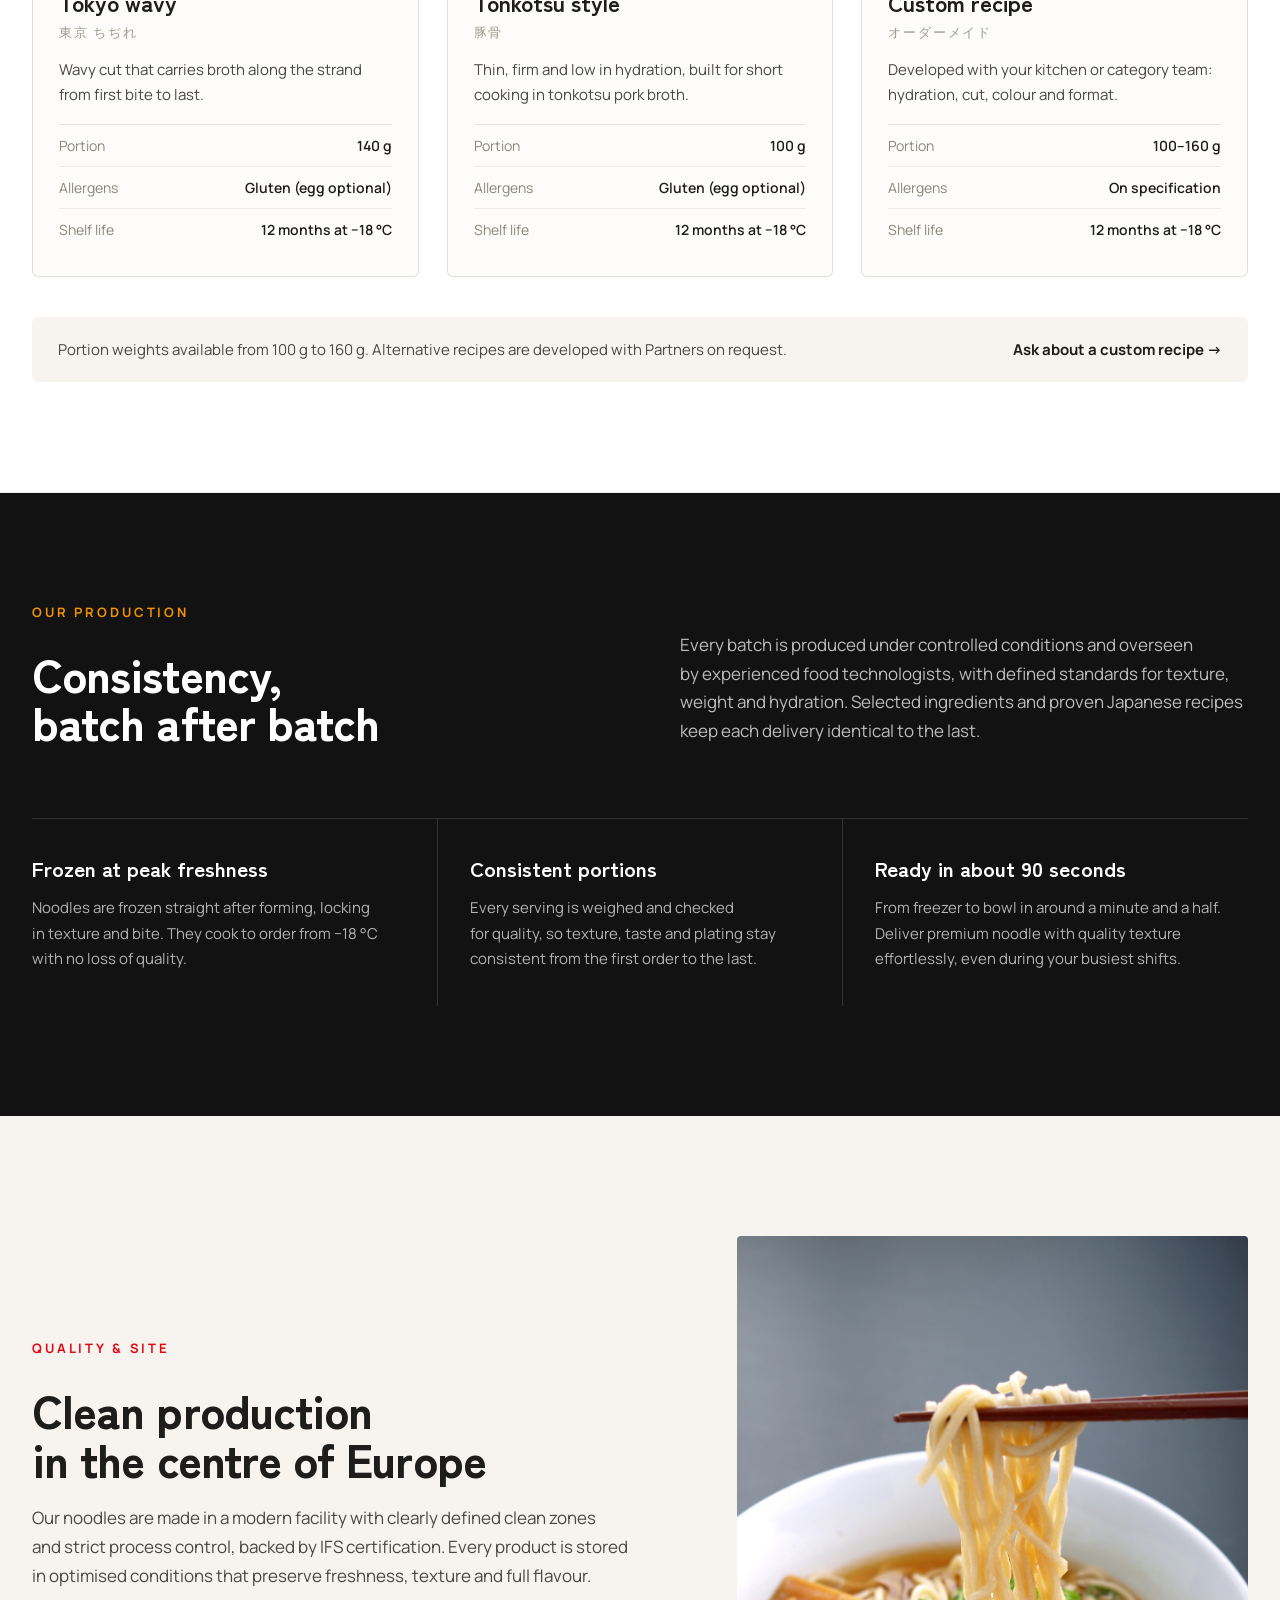
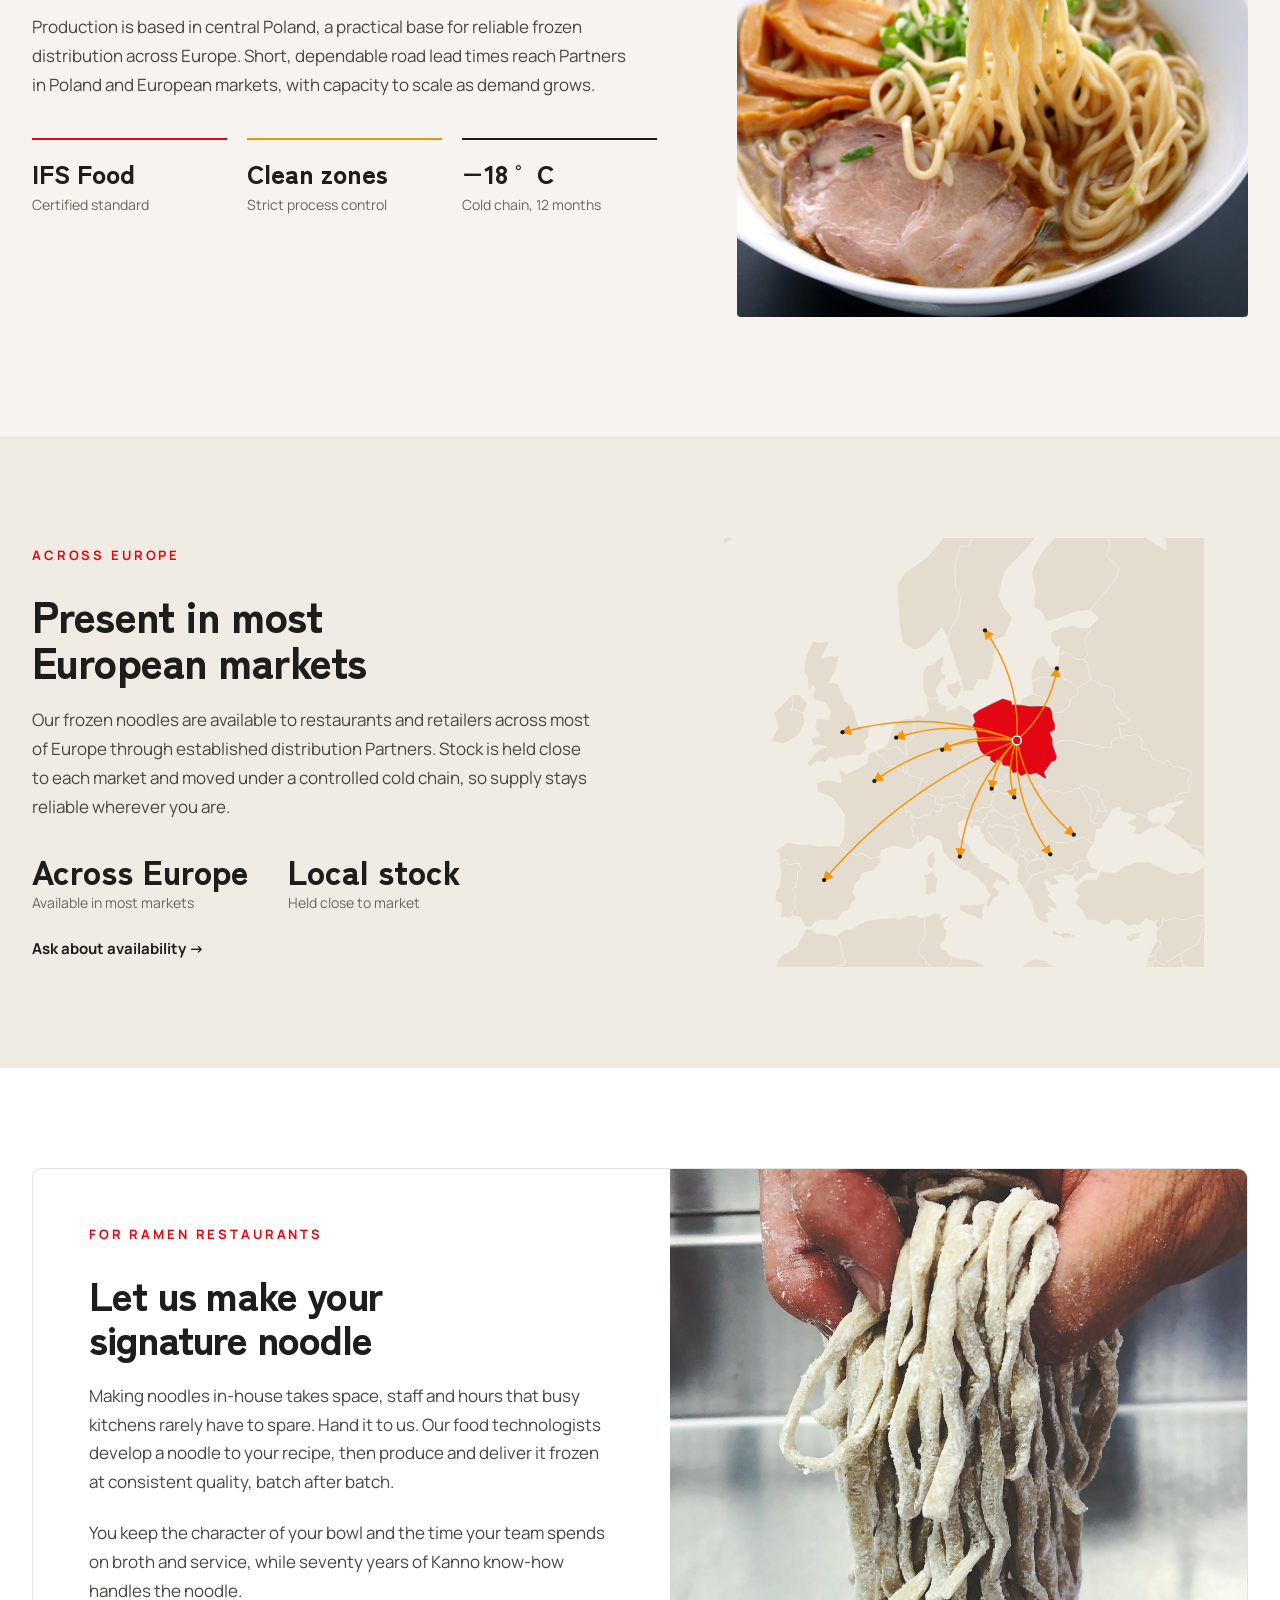
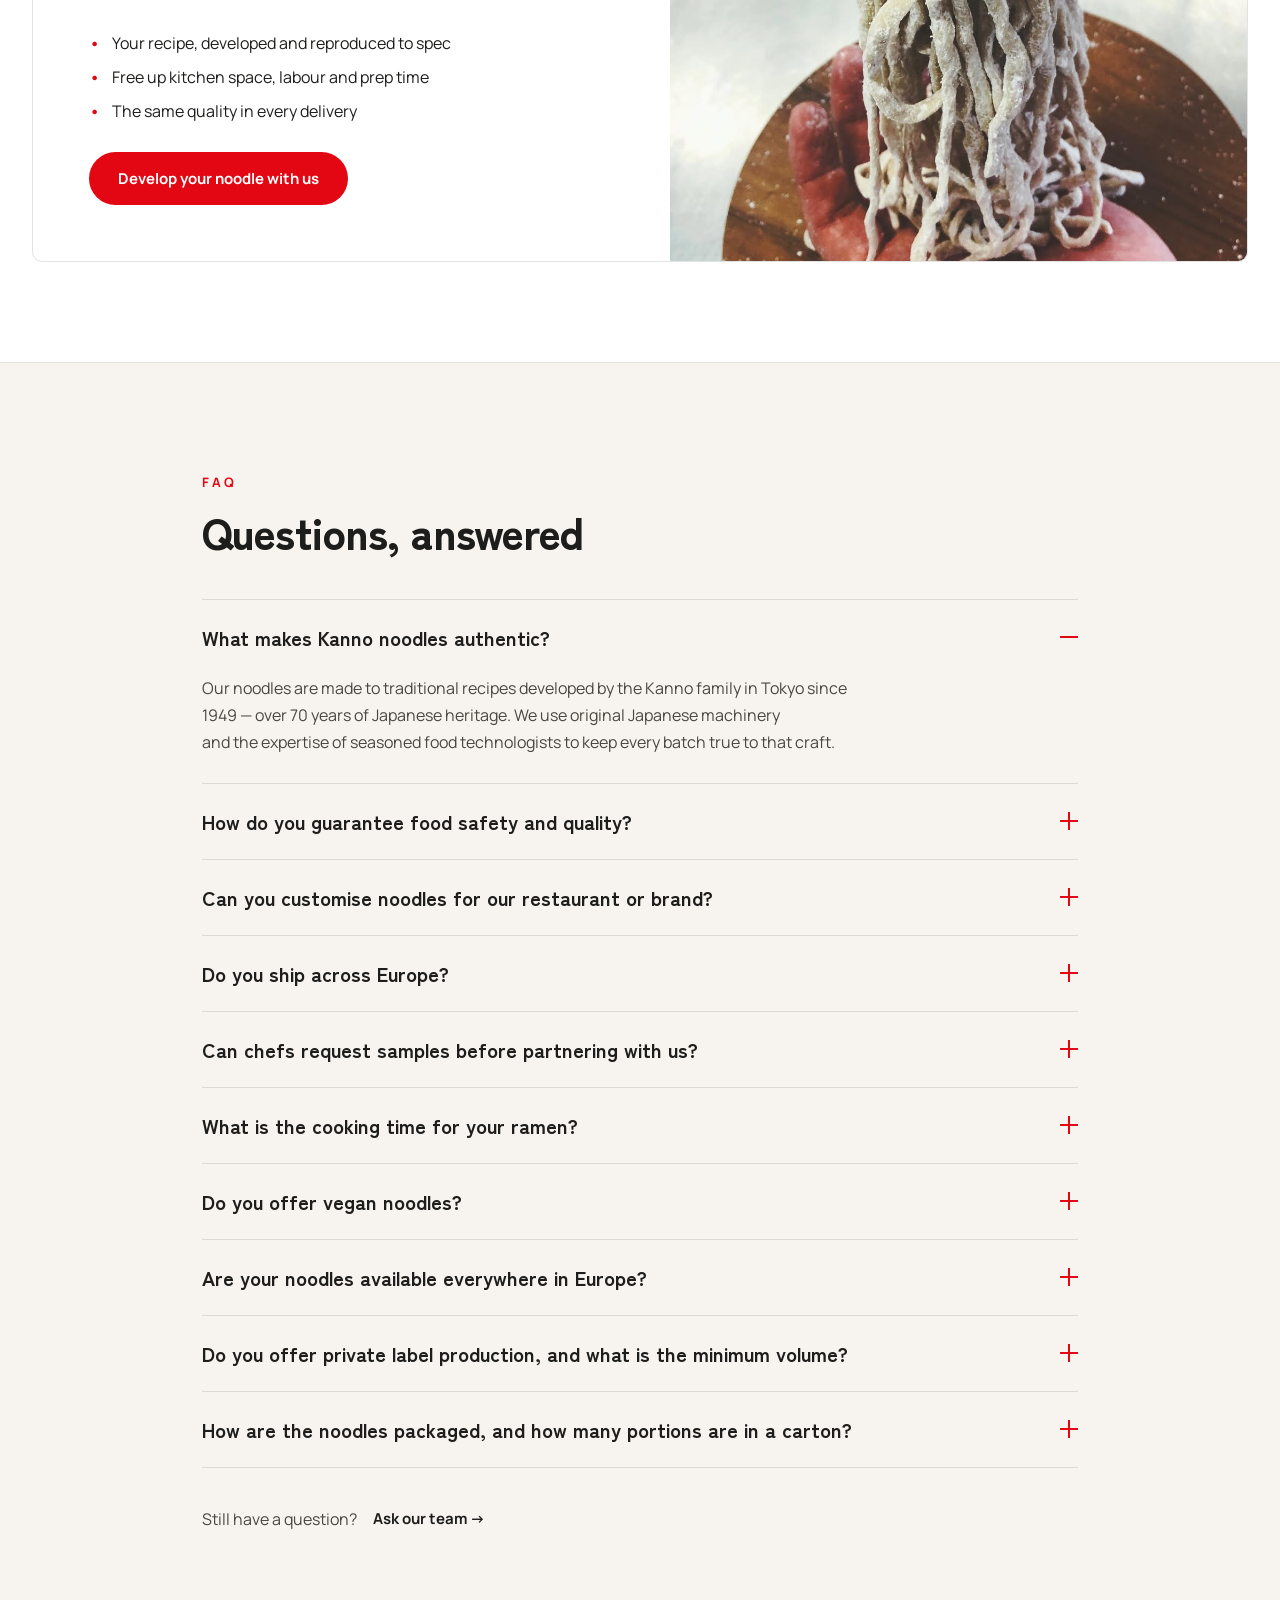
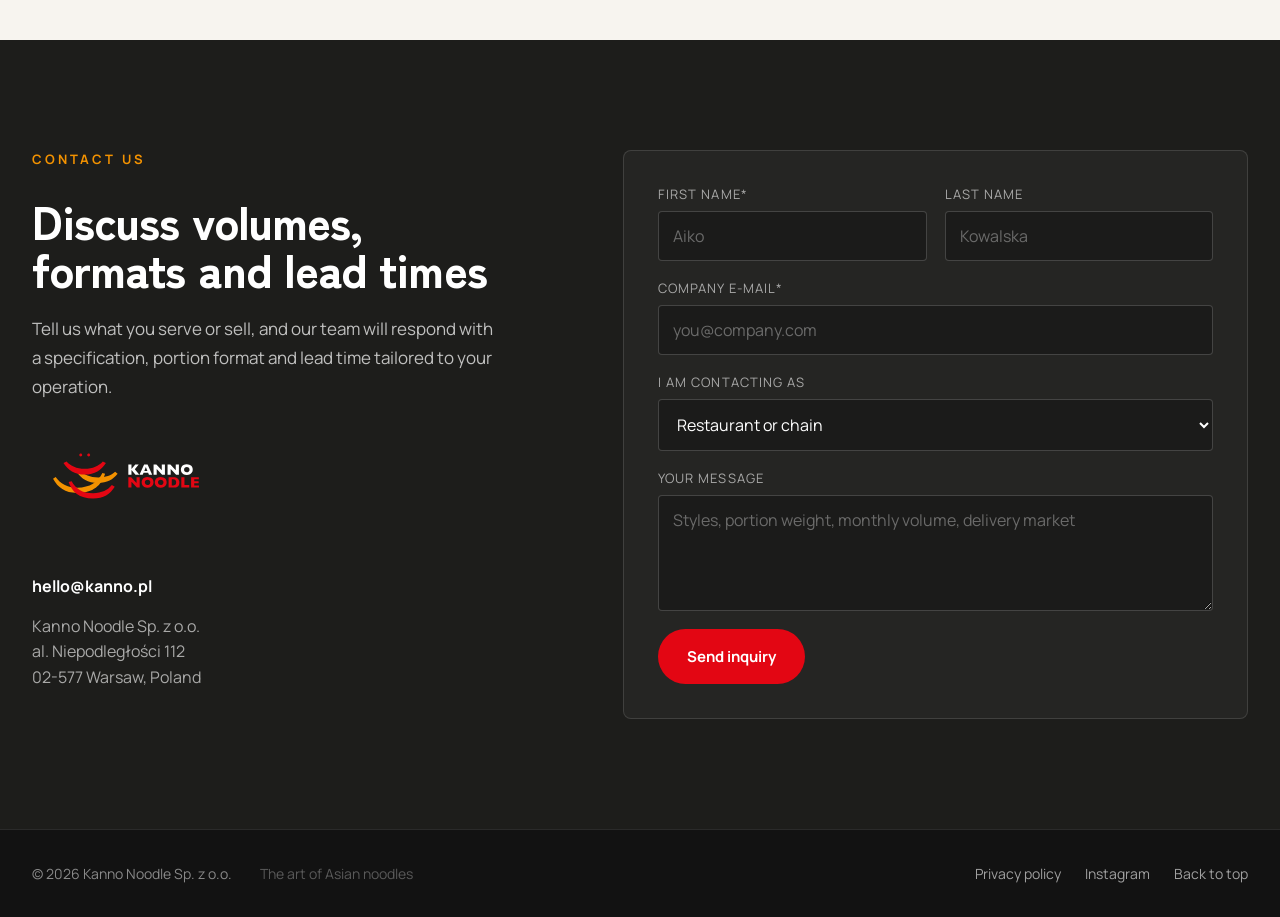
==== commit fdc51290: "kanno: logo above the address, mobile contact order reads top-down Mirrors jawitek/noodle_website so" ====
--- a/kanno/index.html
+++ b/kanno/index.html
@@ -13,7 +13,7 @@
   <link rel="preconnect" href="https://fonts.googleapis.com">
   <link rel="preconnect" href="https://fonts.gstatic.com" crossorigin>
   <link href="https://fonts.googleapis.com/css2?family=Manrope:wght@400;500;600;700;800&family=Zen+Kaku+Gothic+New:wght@500;700;900&display=swap" rel="stylesheet">
-  <link rel="stylesheet" href="css/style.css?v=9">
+  <link rel="stylesheet" href="css/style.css?v=10">
 </head>
 <body>
 
@@ -418,14 +418,13 @@
   <!-- ===== Contact ===== -->
   <section id="contact" class="contact">
     <div class="contact-inner">
+      <!-- Source order is the mobile order: heading, logo, form, address.
+           On wider screens the grid places the address back under the logo,
+           in the left column beside the form. -->
       <div class="contact-info" data-reveal>
         <div class="eyebrow eyebrow-orange" data-i18n="contact.eyebrow">Contact us</div>
         <h2 data-i18n="contact.title">Discuss volumes, formats and lead times</h2>
         <p class="contact-lead" data-i18n="contact.lead">Tell us what you serve or sell, and our team will respond with a specification, portion format and lead time tailored to your operation.</p>
-        <div class="contact-details">
-          <a class="contact-mail" href="mailto:hello@kanno.pl">hello@kanno.pl</a>
-          <div class="contact-addr" data-i18n-html="contact.address">Kanno Noodle Sp. z o.o.<br>al. Niepodległości 112<br>02-577 Warsaw, Poland</div>
-        </div>
         <img class="contact-logo" src="assets/logo-white.svg" alt="Kanno Noodle" data-i18n-alt="alt.logo">
       </div>
 
@@ -457,6 +456,11 @@
         <button type="submit" class="btn btn-red btn-submit" id="submit-btn" data-i18n="contact.submit">Send inquiry</button>
         <p class="form-note" id="form-note" role="status" hidden></p>
       </form>
+
+      <div class="contact-details" data-reveal>
+        <a class="contact-mail" href="mailto:hello@kanno.pl">hello@kanno.pl</a>
+        <div class="contact-addr" data-i18n-html="contact.address">Kanno Noodle Sp. z o.o.<br>al. Niepodległości 112<br>02-577 Warsaw, Poland</div>
+      </div>
     </div>
   </section>
 
@@ -475,7 +479,7 @@
   </div>
 </footer>
 
-<script src="js/i18n.js?v=9"></script>
-<script src="js/main.js?v=9"></script>
+<script src="js/i18n.js?v=10"></script>
+<script src="js/main.js?v=10"></script>
 </body>
 </html>
--- a/kanno/css/style.css
+++ b/kanno/css/style.css
@@ -910,16 +910,23 @@
 
 .contact { background: var(--ink); color: #fff; }
 
+/* The source order is the mobile order — heading, logo, form, address — so the
+   two-column layout puts the address back where it belongs: under the logo, in
+   the left column, with the form spanning both rows on the right. */
+
 .contact-inner {
   max-width: var(--wrap);
   margin: 0 auto;
   padding: 110px var(--gut);
   display: grid;
   grid-template-columns: 0.9fr 1.1fr;
-  gap: 80px;
-}
-
-.contact-info { align-content: start; }
+  gap: 0 80px;
+  align-items: start;
+}
+
+.contact-info { grid-column: 1; grid-row: 1; align-content: start; }
+.contact-form { grid-column: 2; grid-row: 1 / span 2; }
+.contact-details { grid-column: 1; grid-row: 2; }
 
 .contact-lead {
   font-size: 17px;
@@ -1141,6 +1148,12 @@
   .distribution-inner,
   .partner-card,
   .contact-inner { grid-template-columns: 1fr; gap: 48px; }
+
+  /* One column: fall back to source order — heading, logo, form, address. */
+  .contact-info,
+  .contact-form,
+  .contact-details { grid-column: 1; grid-row: auto; }
+  .contact-details { padding-top: 0; }
 
   .distribution-inner, .partner-inner { padding: 72px var(--gut); }
   .partner-card { gap: 0; }
